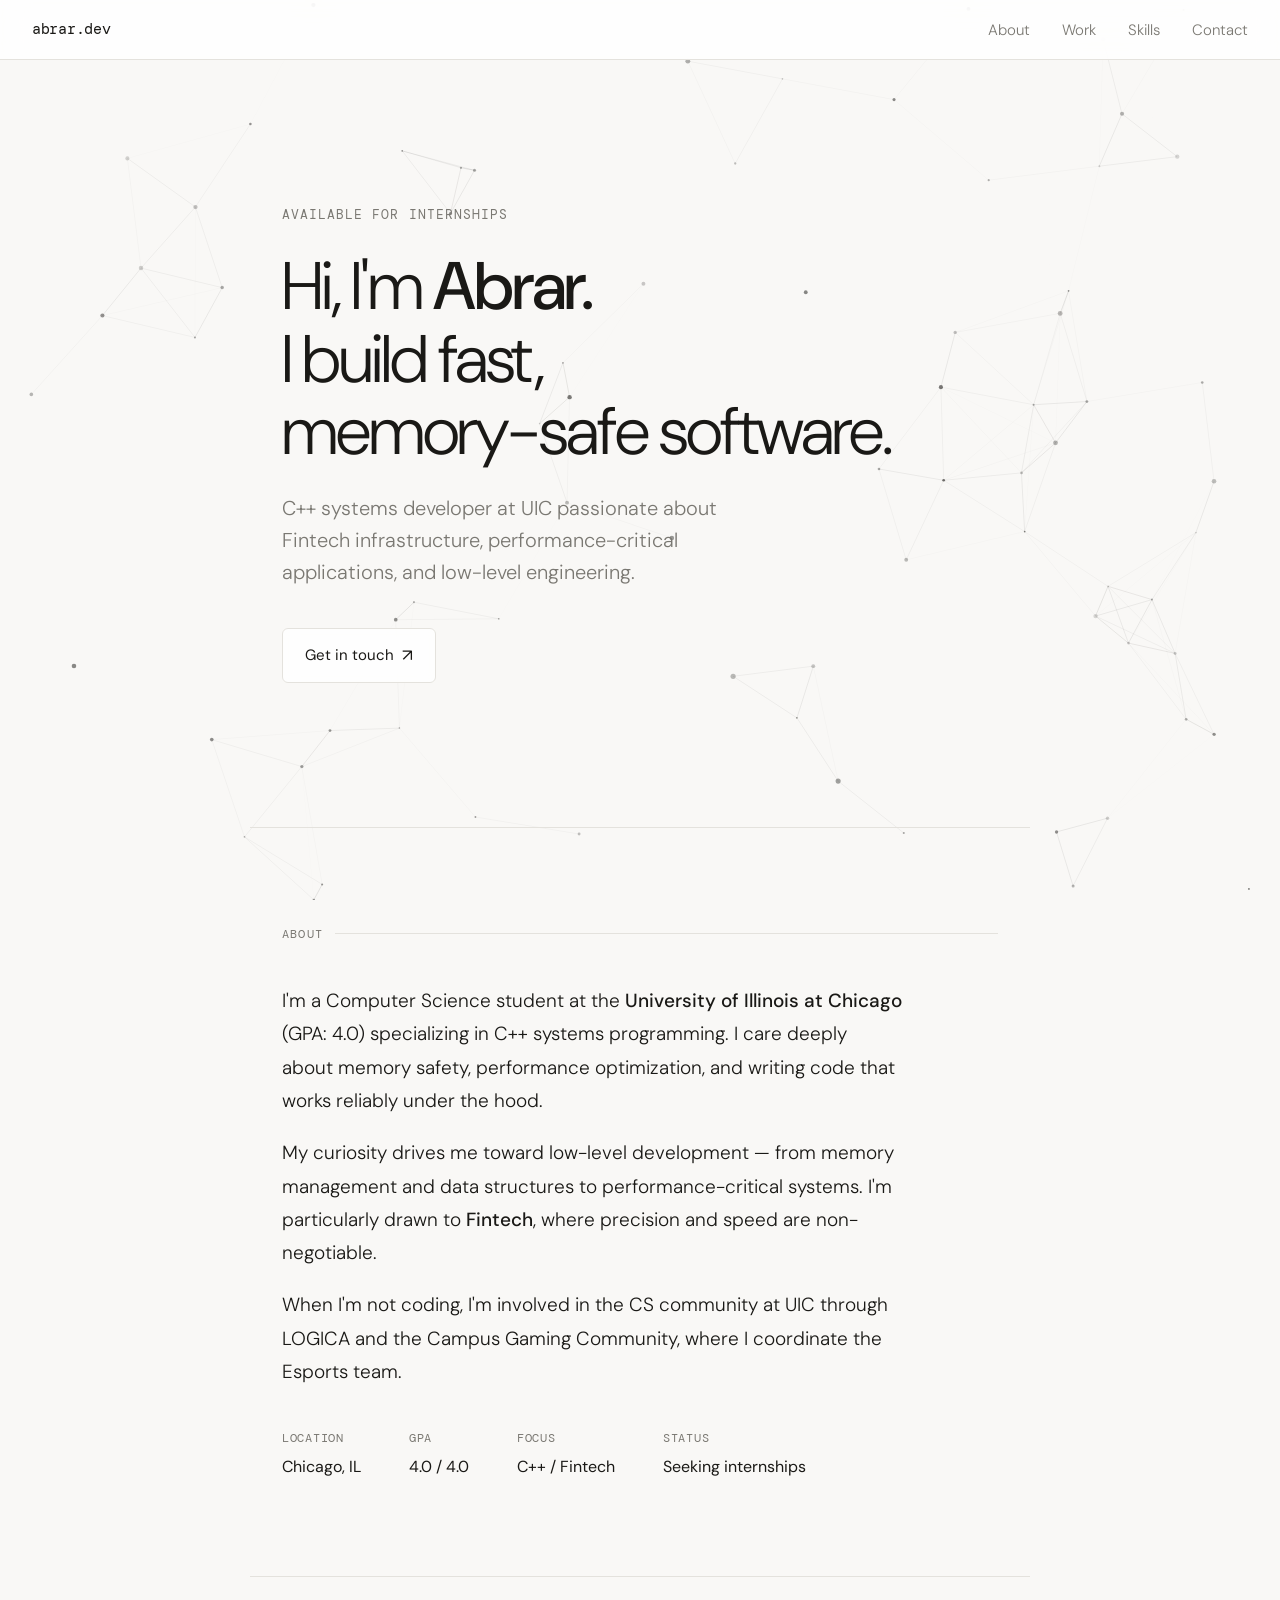
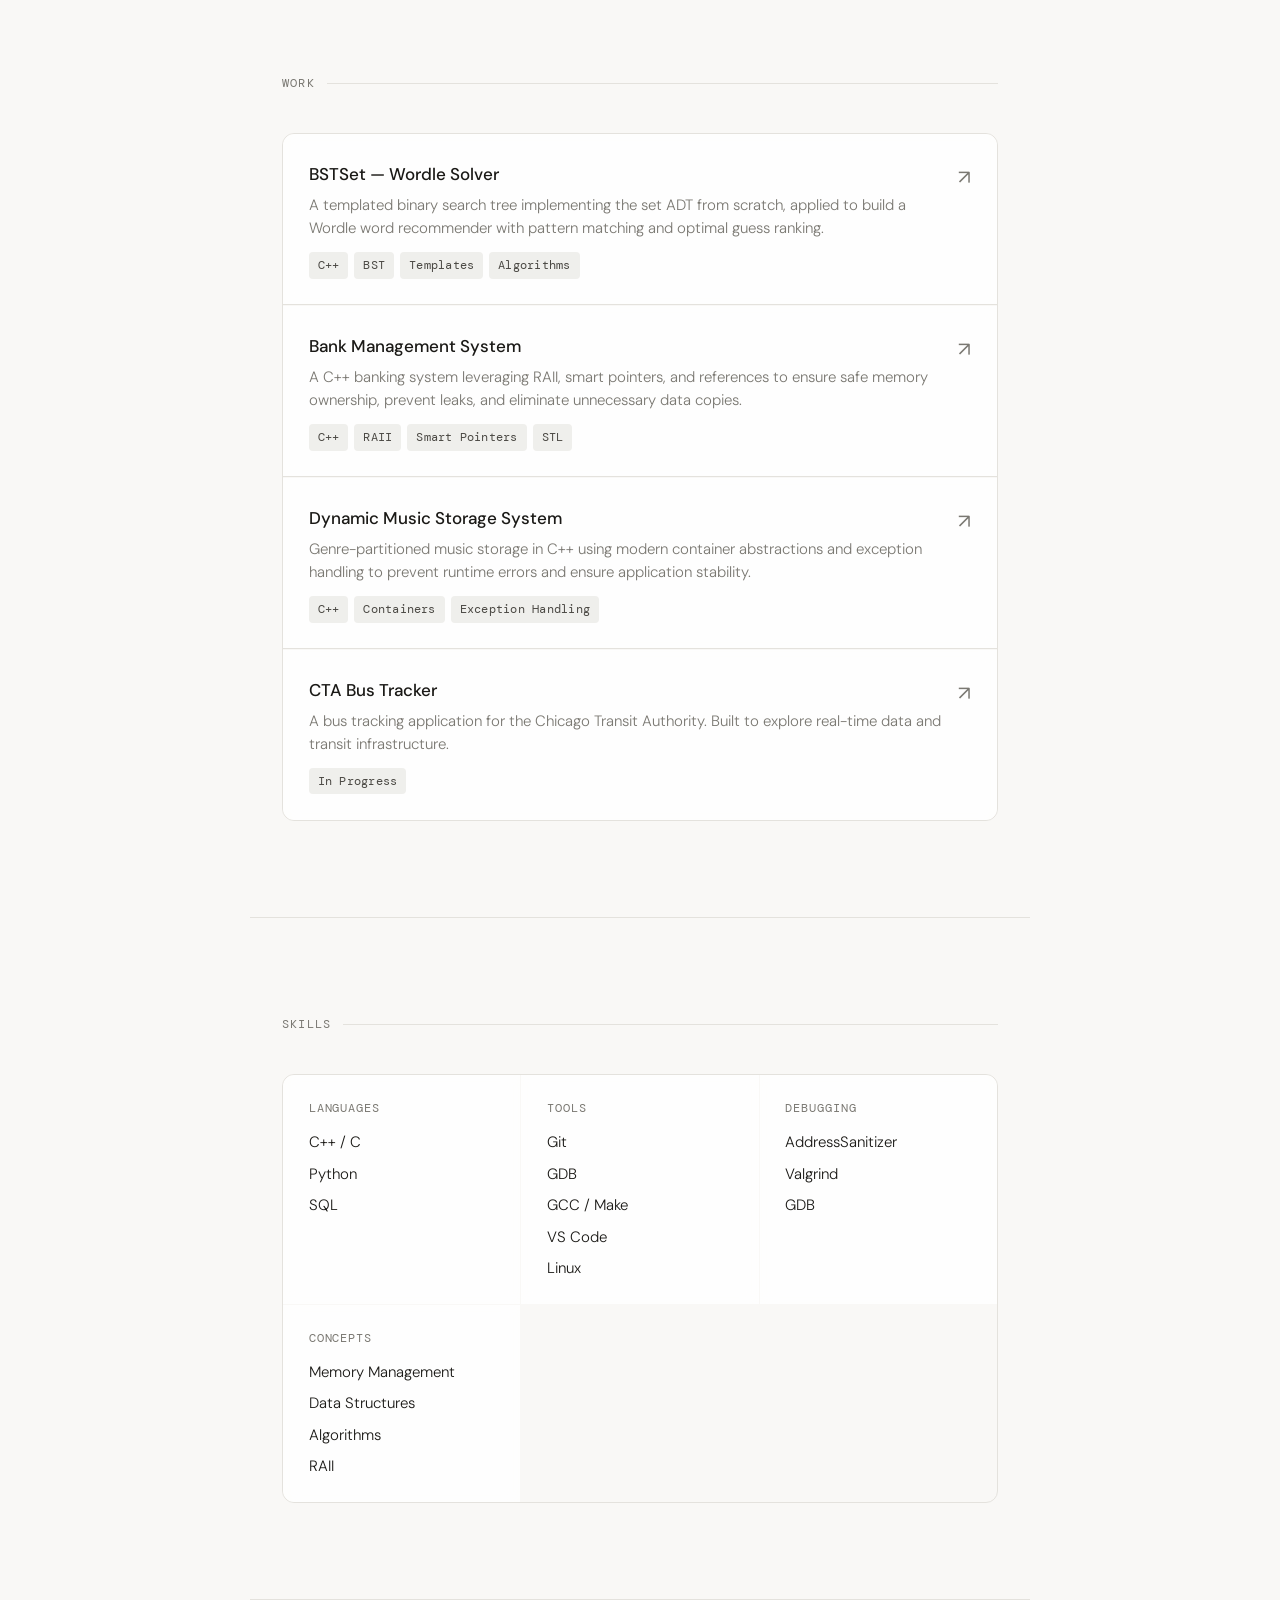
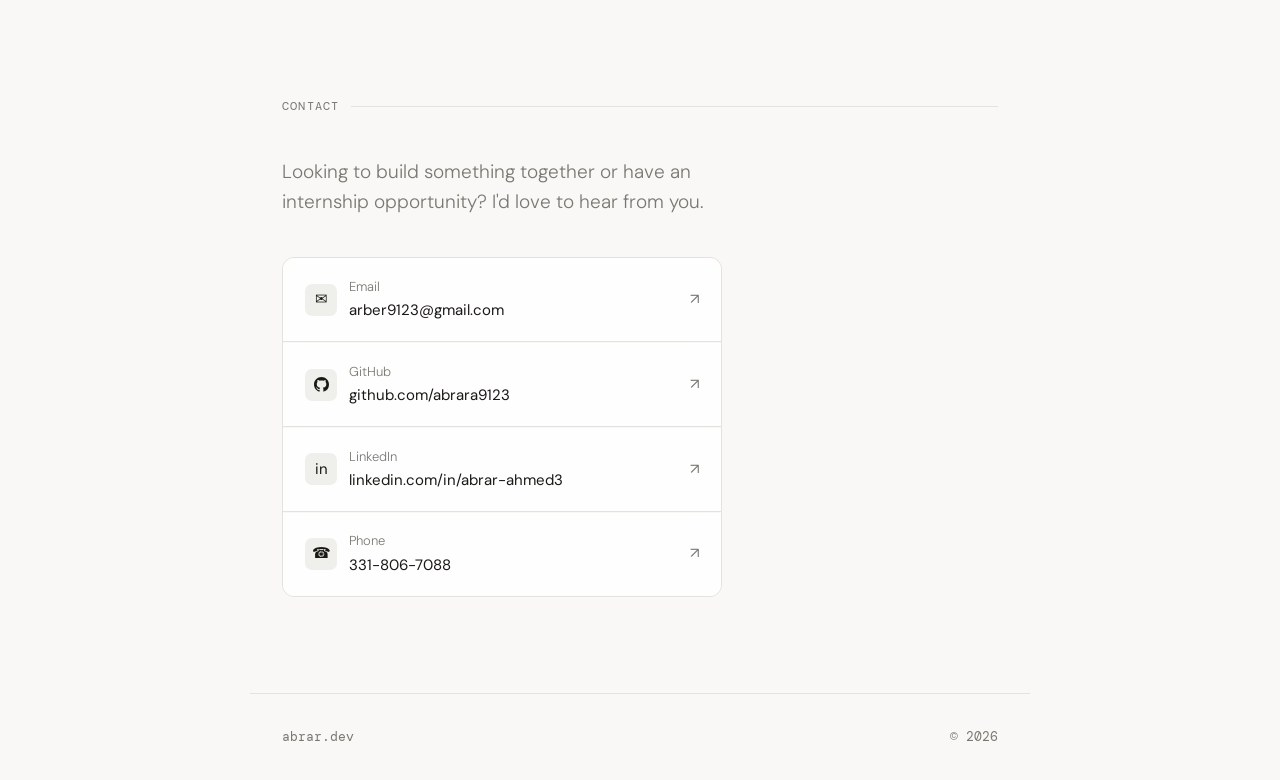
==== index.html @ bc3cc9c4 "Update index.html" ====
<!DOCTYPE html>
<html lang="en">
<head>
<meta charset="UTF-8">
<meta name="viewport" content="width=device-width, initial-scale=1.0">
<title>Abrar Ahmed — C++ Engineer</title>
<link rel="preconnect" href="https://fonts.googleapis.com">
<link rel="preconnect" href="https://fonts.gstatic.com" crossorigin>
<link href="https://fonts.googleapis.com/css2?family=DM+Mono:ital,wght@0,300;0,400;0,500;1,300&family=DM+Sans:ital,opsz,wght@0,9..40,300;0,9..40,400;0,9..40,500;1,9..40,300&display=swap" rel="stylesheet">

<style>
  *, *::before, *::after { box-sizing: border-box; margin: 0; padding: 0; }

  :root {
    --bg: #f9f8f6;
    --surface: rgba(255,255,255,0.82);
    --surface-solid: #ffffff;
    --border: #e4e2dd;
    --text: #1a1916;
    --muted: #7a7872;
    --tag-bg: #efefec;
    --tag-text: #4a4843;
    --mono: 'DM Mono', monospace;
    --sans: 'DM Sans', sans-serif;
  }

  @media (prefers-color-scheme: dark) {
    :root {
      --bg: #111110;
      --surface: rgba(28,28,26,0.82);
      --surface-solid: #1c1c1a;
      --border: #2e2d2a;
      --text: #e8e6e1;
      --muted: #7a7870;
      --tag-bg: #242422;
      --tag-text: #a8a69f;
    }
  }

  html { scroll-behavior: smooth; }

  body {
    font-family: var(--sans);
    background: var(--bg);
    color: var(--text);
    font-size: 18px;
    line-height: 1.7;
    -webkit-font-smoothing: antialiased;
  }

  #bg-canvas {
    position: fixed;
    inset: 0;
    width: 100%;
    height: 100%;
    z-index: 0;
    pointer-events: none;
  }

  nav {
    position: sticky;
    top: 0;
    z-index: 100;
    background: var(--surface);
    backdrop-filter: blur(14px);
    -webkit-backdrop-filter: blur(14px);
    border-bottom: 1px solid var(--border);
    padding: 0 2rem;
    display: flex;
    align-items: center;
    justify-content: space-between;
    height: 60px;
  }

  .nav-logo {
    font-family: var(--mono);
    font-size: 15px;
    font-weight: 400;
    color: var(--text);
    text-decoration: none;
    letter-spacing: -0.02em;
  }

  .nav-links { display: flex; gap: 2rem; list-style: none; }

  .nav-links a {
    font-size: 15px;
    color: var(--muted);
    text-decoration: none;
    transition: color 0.15s;
    font-weight: 300;
  }

  .nav-links a:hover { color: var(--text); }

  section {
    max-width: 780px;
    margin: 0 auto;
    padding: 6rem 2rem;
    position: relative;
    z-index: 1;
  }

  section + section { border-top: 1px solid var(--border); }

  #hero { padding-top: 9rem; padding-bottom: 9rem; }

  .hero-label {
    font-family: var(--mono);
    font-size: 13px;
    color: var(--muted);
    letter-spacing: 0.08em;
    text-transform: uppercase;
    margin-bottom: 1.5rem;
  }

  h1 {
    font-size: clamp(2.8rem, 5.5vw, 4.2rem);
    font-weight: 300;
    line-height: 1.08;
    letter-spacing: -0.03em;
    margin-bottom: 1.5rem;
    color: var(--text);
  }

  h1 em { font-style: normal; font-weight: 500; }

  .hero-sub {
    font-size: 20px;
    font-weight: 300;
    color: var(--muted);
    max-width: 500px;
    margin-bottom: 2.5rem;
    line-height: 1.6;
  }

  .hero-cta {
    display: inline-flex;
    align-items: center;
    gap: 8px;
    padding: 12px 22px;
    border: 1px solid var(--border);
    border-radius: 6px;
    font-size: 15px;
    font-weight: 400;
    color: var(--text);
    text-decoration: none;
    transition: background 0.15s, border-color 0.15s;
    background: var(--surface);
    backdrop-filter: blur(8px);
  }

  .hero-cta:hover { background: var(--tag-bg); border-color: var(--text); }
  .hero-cta .arrow { font-size: 17px; }

  .section-label {
    font-family: var(--mono);
    font-size: 12px;
    color: var(--muted);
    letter-spacing: 0.1em;
    text-transform: uppercase;
    margin-bottom: 2.5rem;
    display: flex;
    align-items: center;
    gap: 12px;
  }

  .section-label::after { content: ''; flex: 1; height: 1px; background: var(--border); }

  .about-text {
    font-size: 19px;
    font-weight: 300;
    color: var(--text);
    line-height: 1.75;
    max-width: 620px;
  }

  .about-text p + p { margin-top: 1.2rem; }
  .about-text strong { font-weight: 500; }

  .about-meta { margin-top: 2.5rem; display: flex; flex-wrap: wrap; gap: 1.5rem 3rem; }

  .about-meta-item { display: flex; flex-direction: column; gap: 4px; }

  .about-meta-item span:first-child {
    font-family: var(--mono);
    font-size: 12px;
    color: var(--muted);
    letter-spacing: 0.06em;
    text-transform: uppercase;
  }

  .about-meta-item span:last-child { font-size: 16px; font-weight: 400; color: var(--text); }

  .projects-grid {
    display: flex;
    flex-direction: column;
    gap: 1px;
    border: 1px solid var(--border);
    border-radius: 12px;
    overflow: hidden;
  }

  .project-card {
    background: var(--surface);
    backdrop-filter: blur(8px);
    -webkit-backdrop-filter: blur(8px);
    padding: 1.6rem;
    display: grid;
    grid-template-columns: 1fr auto;
    gap: 1rem;
    align-items: start;
    text-decoration: none;
    color: inherit;
    transition: background 0.15s;
    border-bottom: 1px solid var(--border);
  }

  .project-card:last-child { border-bottom: none; }
  .project-card:hover { background: var(--tag-bg); }

  .project-name { font-size: 17px; font-weight: 500; color: var(--text); margin-bottom: 5px; }
  .project-desc { font-size: 15px; font-weight: 300; color: var(--muted); line-height: 1.55; margin-bottom: 12px; }
  .project-tags { display: flex; flex-wrap: wrap; gap: 6px; }

  .tag {
    font-family: var(--mono);
    font-size: 12px;
    padding: 3px 9px;
    background: var(--tag-bg);
    color: var(--tag-text);
    border-radius: 4px;
    letter-spacing: 0.02em;
  }

  .project-link { font-size: 20px; color: var(--muted); transition: color 0.15s, transform 0.15s; display: inline-block; }
  .project-card:hover .project-link { color: var(--text); transform: translate(2px, -2px); }

  .skills-grid {
    display: grid;
    grid-template-columns: repeat(auto-fill, minmax(180px, 1fr));
    gap: 1px;
    border: 1px solid var(--border);
    border-radius: 12px;
    overflow: hidden;
  }

  .skill-group {
    background: var(--surface);
    backdrop-filter: blur(8px);
    -webkit-backdrop-filter: blur(8px);
    padding: 1.4rem 1.6rem;
  }

  .skill-group-title {
    font-family: var(--mono);
    font-size: 12px;
    color: var(--muted);
    letter-spacing: 0.08em;
    text-transform: uppercase;
    margin-bottom: 12px;
  }

  .skill-list { display: flex; flex-direction: column; gap: 6px; list-style: none; }
  .skill-list li { font-size: 15px; font-weight: 300; color: var(--text); }

  .contact-intro {
    font-size: 19px;
    font-weight: 300;
    color: var(--muted);
    margin-bottom: 2.5rem;
    max-width: 460px;
    line-height: 1.6;
  }

  .contact-links {
    display: flex;
    flex-direction: column;
    gap: 1px;
    border: 1px solid var(--border);
    border-radius: 12px;
    overflow: hidden;
    max-width: 440px;
  }

  .contact-link {
    display: flex;
    align-items: center;
    justify-content: space-between;
    padding: 1.1rem 1.4rem;
    background: var(--surface);
    backdrop-filter: blur(8px);
    -webkit-backdrop-filter: blur(8px);
    text-decoration: none;
    color: var(--text);
    font-size: 16px;
    font-weight: 400;
    border-bottom: 1px solid var(--border);
    transition: background 0.15s;
  }

  .contact-link:last-child { border-bottom: none; }
  .contact-link:hover { background: var(--tag-bg); }
  .contact-link-meta { display: flex; align-items: center; gap: 12px; }

  .contact-link-icon {
    width: 32px; height: 32px;
    background: var(--tag-bg);
    border-radius: 7px;
    display: flex; align-items: center; justify-content: center;
    font-size: 15px;
  }

  .contact-link-label { font-weight: 300; color: var(--muted); font-size: 13px; }
  .contact-link-value { font-size: 15px; font-weight: 400; }
  .contact-link .arrow { font-size: 15px; color: var(--muted); }

  footer {
    max-width: 780px;
    margin: 0 auto;
    padding: 2rem;
    border-top: 1px solid var(--border);
    display: flex;
    justify-content: space-between;
    align-items: center;
    position: relative;
    z-index: 1;
  }

  footer span { font-family: var(--mono); font-size: 13px; color: var(--muted); }

  @keyframes fadeUp {
    from { opacity: 0; transform: translateY(16px); }
    to   { opacity: 1; transform: translateY(0); }
  }

  .fade-up { opacity: 0; animation: fadeUp 0.5s ease forwards; }
  .delay-1 { animation-delay: 0.1s; }
  .delay-2 { animation-delay: 0.2s; }
  .delay-3 { animation-delay: 0.35s; }

  @media (max-width: 600px) {
    nav { padding: 0 1.25rem; }
    .nav-links { gap: 1.2rem; }
    section { padding: 4rem 1.25rem; }
    #hero { padding-top: 5rem; }
    footer { padding: 1.5rem 1.25rem; flex-direction: column; gap: 8px; align-items: flex-start; }
  }
</style>
</head>
<body>

<canvas id="bg-canvas"></canvas>

<nav>
  <a class="nav-logo" href="#hero">abrar.dev</a>
  <ul class="nav-links">
    <li><a href="#about">About</a></li>
    <li><a href="#projects">Work</a></li>
    <li><a href="#skills">Skills</a></li>
    <li><a href="#contact">Contact</a></li>
  </ul>
</nav>

<section id="hero">
  <p class="hero-label fade-up">Available for internships</p>
  <h1 class="fade-up delay-1">Hi, I'm <em>Abrar.</em><br>I build fast,<br>memory-safe software.</h1>
  <p class="hero-sub fade-up delay-2">C++ systems developer at UIC passionate about Fintech infrastructure, performance-critical applications, and low-level engineering.</p>
  <a href="#contact" class="hero-cta fade-up delay-3">Get in touch <span class="arrow">↗</span></a>
</section>

<section id="about">
  <p class="section-label">About</p>
  <div class="about-text">
    <p>I'm a Computer Science student at the <strong>University of Illinois at Chicago</strong> (GPA: 4.0) specializing in C++ systems programming. I care deeply about memory safety, performance optimization, and writing code that works reliably under the hood.</p>
    <p>My curiosity drives me toward low-level development — from memory management and data structures to performance-critical systems. I'm particularly drawn to <strong>Fintech</strong>, where precision and speed are non-negotiable.</p>
    <p>When I'm not coding, I'm involved in the CS community at UIC through LOGICA and the Campus Gaming Community, where I coordinate the Esports team.</p>
  </div>
  <div class="about-meta">
    <div class="about-meta-item"><span>Location</span><span>Chicago, IL</span></div>
    <div class="about-meta-item"><span>GPA</span><span>4.0 / 4.0</span></div>
    <div class="about-meta-item"><span>Focus</span><span>C++ / Fintech</span></div>
    <div class="about-meta-item"><span>Status</span><span>Seeking internships</span></div>
  </div>
</section>

<section id="projects">
  <p class="section-label">Work</p>
  <div class="projects-grid">

    <a href="https://github.com/abrara9123" target="_blank" class="project-card">
      <div>
        <p class="project-name">BSTSet — Wordle Solver</p>
        <p class="project-desc">A templated binary search tree implementing the set ADT from scratch, applied to build a Wordle word recommender with pattern matching and optimal guess ranking.</p>
        <div class="project-tags"><span class="tag">C++</span><span class="tag">BST</span><span class="tag">Templates</span><span class="tag">Algorithms</span></div>
      </div>
      <span class="project-link">↗</span>
    </a>

    <a href="https://github.com/abrara9123" target="_blank" class="project-card">
      <div>
        <p class="project-name">Bank Management System</p>
        <p class="project-desc">A C++ banking system leveraging RAII, smart pointers, and references to ensure safe memory ownership, prevent leaks, and eliminate unnecessary data copies.</p>
        <div class="project-tags"><span class="tag">C++</span><span class="tag">RAII</span><span class="tag">Smart Pointers</span><span class="tag">STL</span></div>
      </div>
      <span class="project-link">↗</span>
    </a>

    <a href="https://github.com/abrara9123" target="_blank" class="project-card">
      <div>
        <p class="project-name">Dynamic Music Storage System</p>
        <p class="project-desc">Genre-partitioned music storage in C++ using modern container abstractions and exception handling to prevent runtime errors and ensure application stability.</p>
        <div class="project-tags"><span class="tag">C++</span><span class="tag">Containers</span><span class="tag">Exception Handling</span></div>
      </div>
      <span class="project-link">↗</span>
    </a>

    <a href="https://github.com/abrara9123/cta-bus-tracker-" target="_blank" class="project-card">
      <div>
        <p class="project-name">CTA Bus Tracker</p>
        <p class="project-desc">A bus tracking application for the Chicago Transit Authority. Built to explore real-time data and transit infrastructure.</p>
        <div class="project-tags"><span class="tag">In Progress</span></div>
      </div>
      <span class="project-link">↗</span>
    </a>

  </div>
</section>

<section id="skills">
  <p class="section-label">Skills</p>
  <div class="skills-grid">
    <div class="skill-group">
      <p class="skill-group-title">Languages</p>
      <ul class="skill-list"><li>C++ / C</li><li>Python</li><li>SQL</li></ul>
    </div>
    <div class="skill-group">
      <p class="skill-group-title">Tools</p>
      <ul class="skill-list"><li>Git</li><li>GDB</li><li>GCC / Make</li><li>VS Code</li><li>Linux</li></ul>
    </div>
    <div class="skill-group">
      <p class="skill-group-title">Debugging</p>
      <ul class="skill-list"><li>AddressSanitizer</li><li>Valgrind</li><li>GDB</li></ul>
    </div>
    <div class="skill-group">
      <p class="skill-group-title">Concepts</p>
      <ul class="skill-list"><li>Memory Management</li><li>Data Structures</li><li>Algorithms</li><li>RAII</li></ul>
    </div>
  </div>
</section>

<section id="contact">
  <p class="section-label">Contact</p>
  <p class="contact-intro">Looking to build something together or have an internship opportunity? I'd love to hear from you.</p>
  <div class="contact-links">
    <a href="mailto:arber9123@gmail.com" class="contact-link">
      <div class="contact-link-meta">
        <div class="contact-link-icon">✉</div>
        <div><p class="contact-link-label">Email</p><p class="contact-link-value">arber9123@gmail.com</p></div>
      </div>
      <span class="arrow">↗</span>
    </a>
    <a href="https://github.com/abrara9123" target="_blank" class="contact-link">
      <div class="contact-link-meta">
        <div class="contact-link-icon">
          <svg width="15" height="15" viewBox="0 0 16 16" fill="currentColor"><path d="M8 0C3.58 0 0 3.58 0 8c0 3.54 2.29 6.53 5.47 7.59.4.07.55-.17.55-.38 0-.19-.01-.82-.01-1.49-2.01.37-2.53-.49-2.69-.94-.09-.23-.48-.94-.82-1.13-.28-.15-.68-.52-.01-.53.63-.01 1.08.58 1.23.82.72 1.21 1.87.87 2.33.66.07-.52.28-.87.51-1.07-1.78-.2-3.64-.89-3.64-3.95 0-.87.31-1.59.82-2.15-.08-.2-.36-1.02.08-2.12 0 0 .67-.21 2.2.82.64-.18 1.32-.27 2-.27s1.36.09 2 .27c1.53-1.04 2.2-.82 2.2-.82.44 1.1.16 1.92.08 2.12.51.56.82 1.27.82 2.15 0 3.07-1.87 3.75-3.65 3.95.29.25.54.73.54 1.48 0 1.07-.01 1.93-.01 2.2 0 .21.15.46.55.38A8.013 8.013 0 0 0 16 8c0-4.42-3.58-8-8-8z"/></svg>
        </div>
        <div><p class="contact-link-label">GitHub</p><p class="contact-link-value">github.com/abrara9123</p></div>
      </div>
      <span class="arrow">↗</span>
    </a>
    <a href="https://www.linkedin.com/in/abrar-ahmed3/" target="_blank" class="contact-link">
      <div class="contact-link-meta">
        <div class="contact-link-icon">in</div>
        <div><p class="contact-link-label">LinkedIn</p><p class="contact-link-value">linkedin.com/in/abrar-ahmed3</p></div>
      </div>
      <span class="arrow">↗</span>
    </a>
    <a href="tel:3318067088" class="contact-link">
      <div class="contact-link-meta">
        <div class="contact-link-icon">☎</div>
        <div><p class="contact-link-label">Phone</p><p class="contact-link-value">331-806-7088</p></div>
      </div>
      <span class="arrow">↗</span>
    </a>
  </div>
</section>

<footer>
  <span>abrar.dev</span>
  <span>© 2026</span>
</footer>

<script>
(function () {
  const canvas = document.getElementById('bg-canvas');
  const ctx = canvas.getContext('2d');
  const darkMQ = window.matchMedia('(prefers-color-scheme: dark)');

  let W, H, mouse = { x: -9999, y: -9999 };
  const COUNT = 75, CONNECT = 145, REPEL_R = 130, REPEL_F = 0.28;
  const pts = [];

  function resize() {
    W = canvas.width = window.innerWidth;
    H = canvas.height = window.innerHeight;
  }

  function Pt() {
    this.x = Math.random() * W;
    this.y = Math.random() * H;
    this.vx = (Math.random() - 0.5) * 0.45;
    this.vy = (Math.random() - 0.5) * 0.45;
    this.r = Math.random() * 1.8 + 0.8;
    this.a = Math.random() * 0.45 + 0.15;
  }

  Pt.prototype.tick = function () {
    const dx = this.x - mouse.x, dy = this.y - mouse.y;
    const d = Math.sqrt(dx * dx + dy * dy);
    if (d < REPEL_R && d > 0) {
      const f = ((REPEL_R - d) / REPEL_R) * REPEL_F;
      this.vx += (dx / d) * f;
      this.vy += (dy / d) * f;
    }
    this.vx *= 0.975; this.vy *= 0.975;
    this.x += this.vx; this.y += this.vy;
    if (this.x < -20) this.x = W + 20;
    if (this.x > W + 20) this.x = -20;
    if (this.y < -20) this.y = H + 20;
    if (this.y > H + 20) this.y = -20;
  };

  function colorBase() {
    return darkMQ.matches ? '232,230,225' : '26,25,22';
  }

  function frame() {
    ctx.clearRect(0, 0, W, H);
    const c = colorBase();
    for (let i = 0; i < pts.length; i++) {
      for (let j = i + 1; j < pts.length; j++) {
        const a = pts[i], b = pts[j];
        const dx = a.x - b.x, dy = a.y - b.y;
        const d = Math.sqrt(dx * dx + dy * dy);
        if (d < CONNECT) {
          ctx.beginPath();
          ctx.moveTo(a.x, a.y);
          ctx.lineTo(b.x, b.y);
          ctx.strokeStyle = `rgba(${c},${(1 - d / CONNECT) * 0.22})`;
          ctx.lineWidth = 0.5;
          ctx.stroke();
        }
      }
    }
    for (const p of pts) {
      p.tick();
      ctx.beginPath();
      ctx.arc(p.x, p.y, p.r, 0, Math.PI * 2);
      ctx.fillStyle = `rgba(${c},${p.a})`;
      ctx.fill();
    }
    requestAnimationFrame(frame);
  }

  resize();
  for (let i = 0; i < COUNT; i++) pts.push(new Pt());
  frame();

  window.addEventListener('resize', resize);
  window.addEventListener('mousemove', e => { mouse.x = e.clientX; mouse.y = e.clientY; });
  window.addEventListener('mouseleave', () => { mouse.x = -9999; mouse.y = -9999; });
  window.addEventListener('touchmove', e => {
    if (e.touches[0]) { mouse.x = e.touches[0].clientX; mouse.y = e.touches[0].clientY; }
  }, { passive: true });
})();
</script>
</body>
</html>
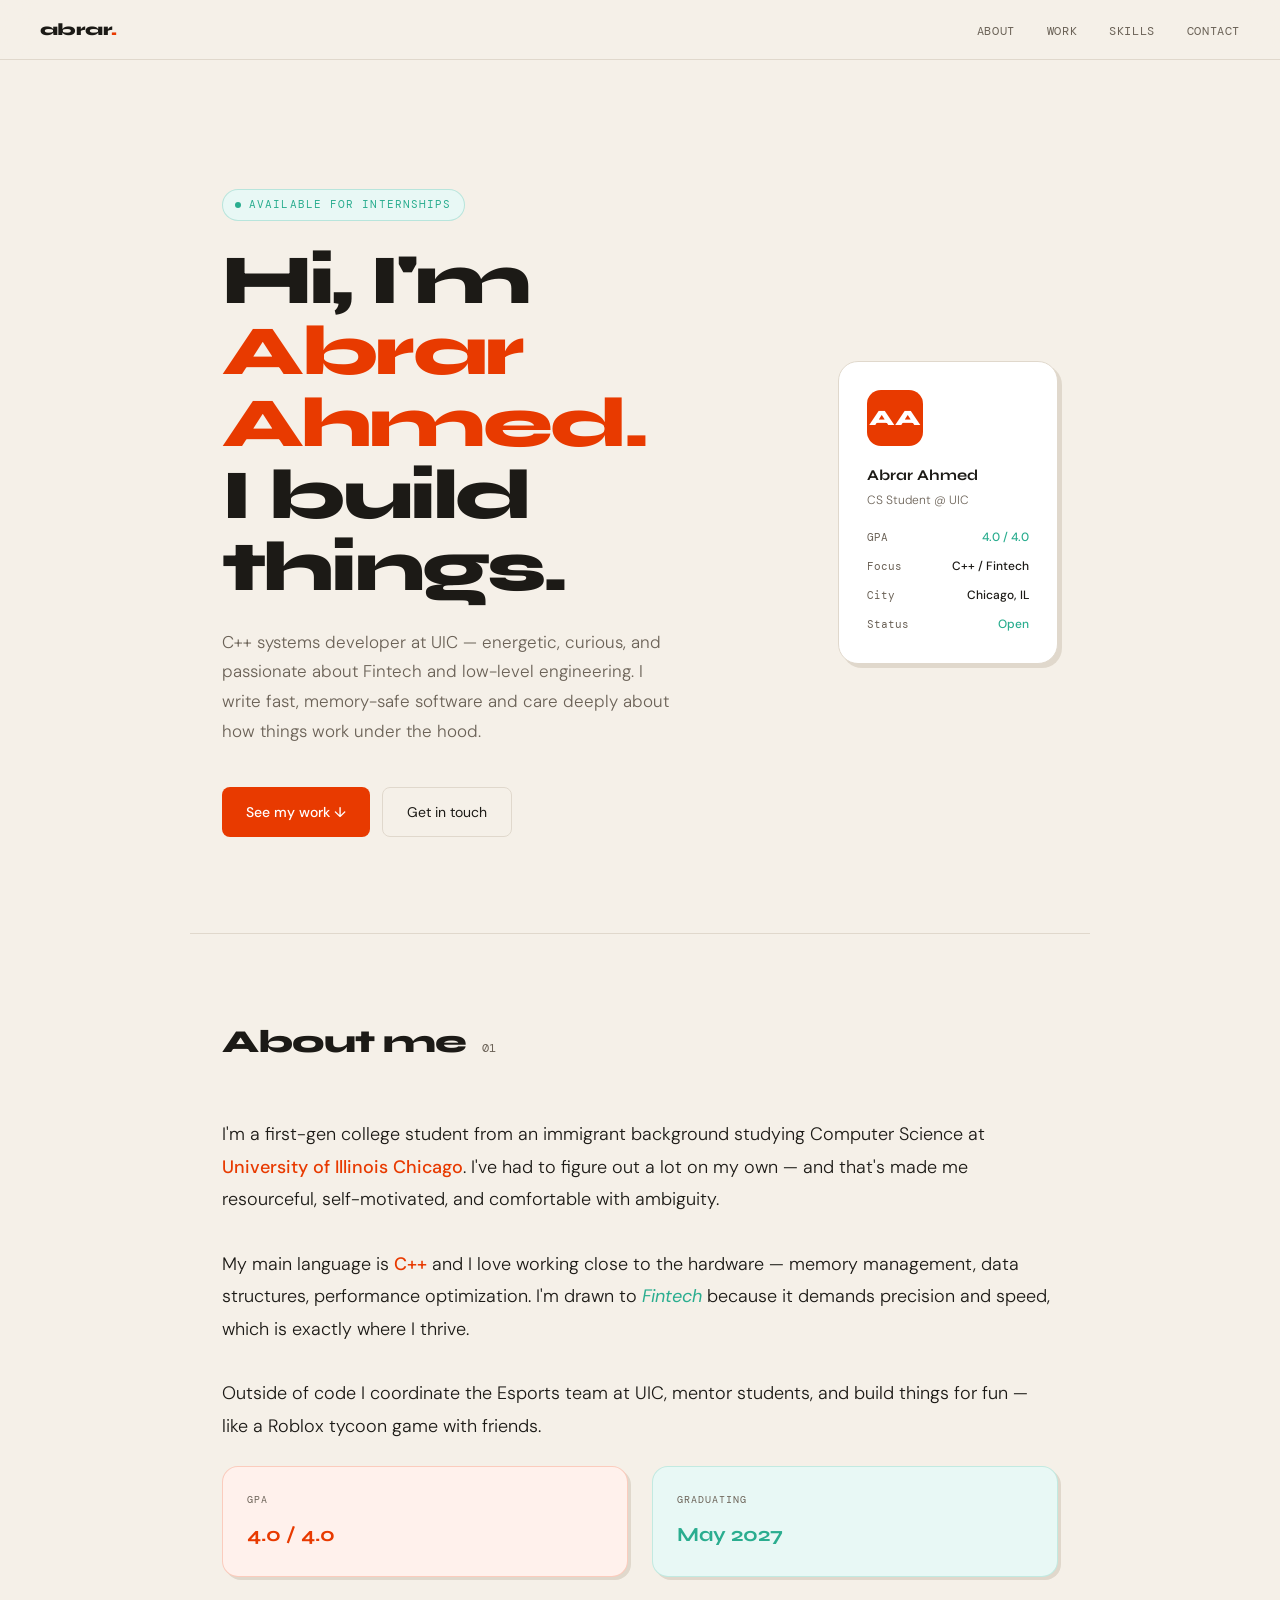
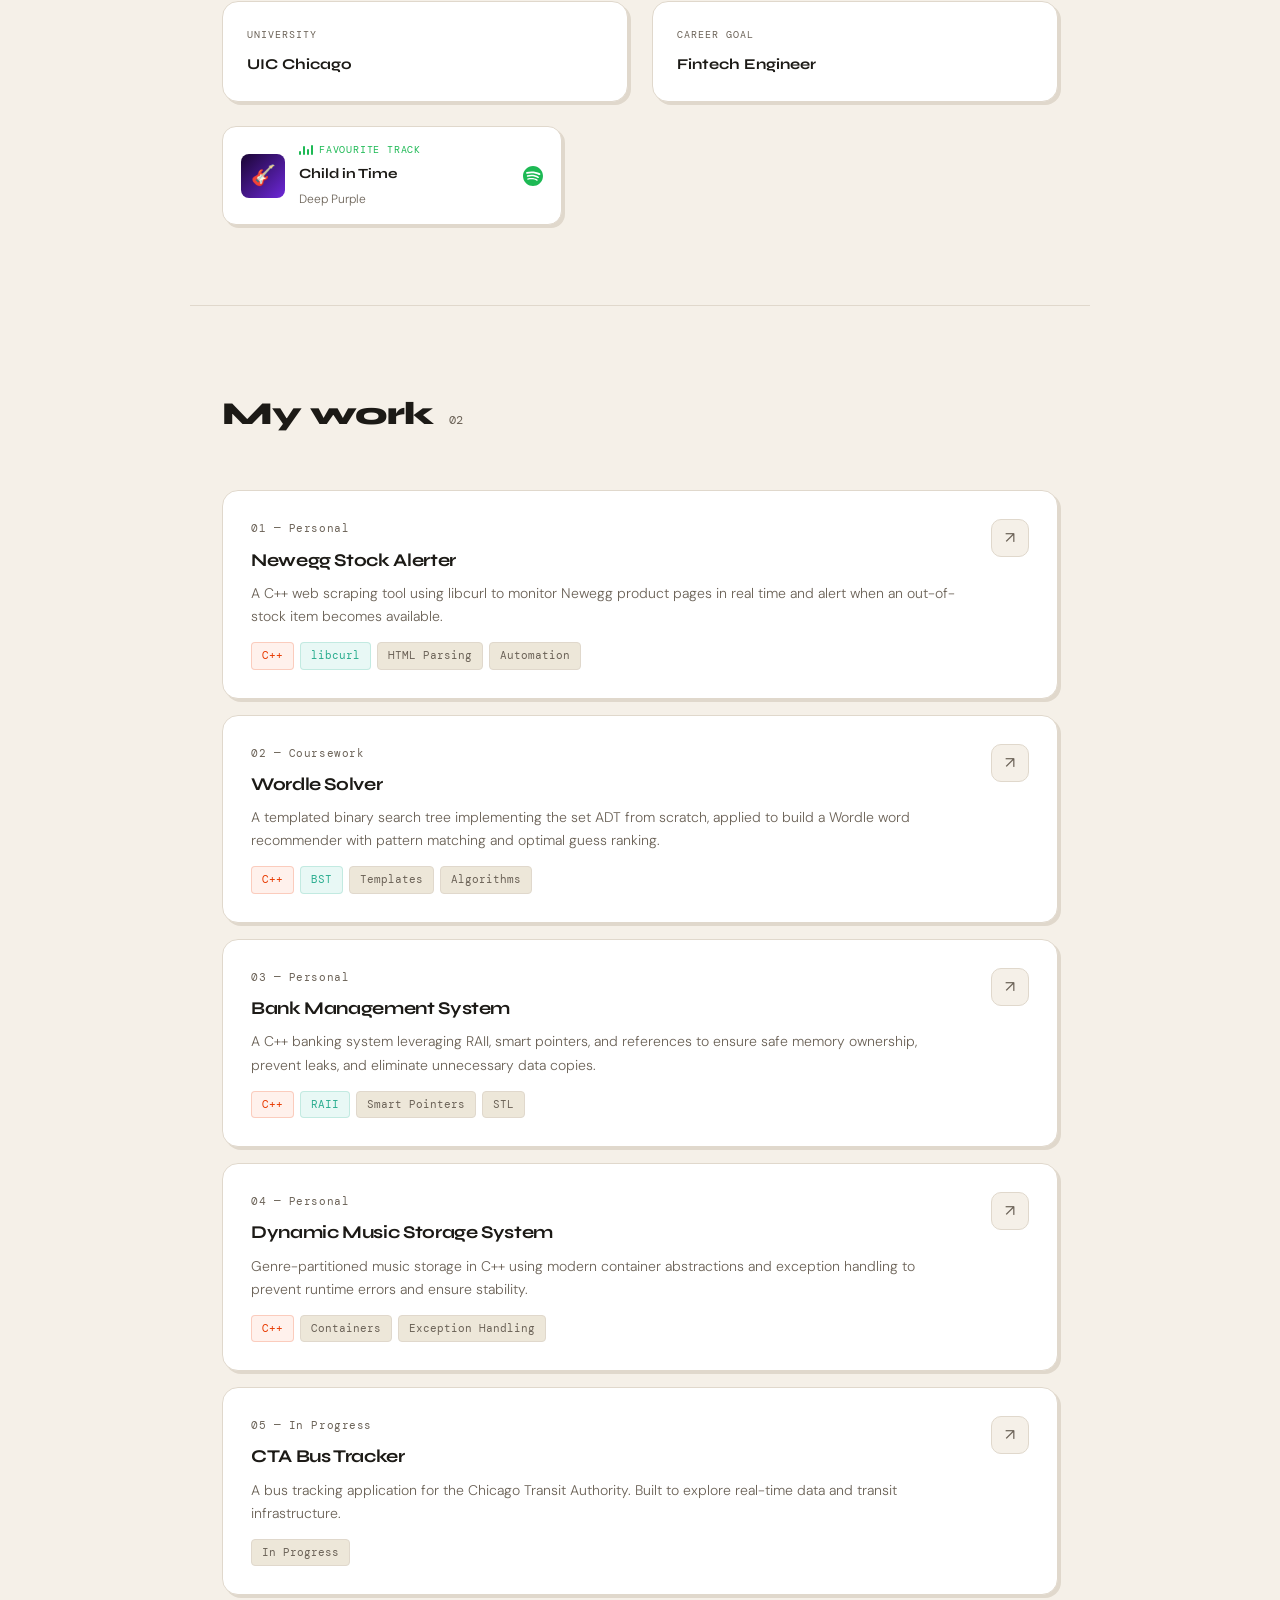
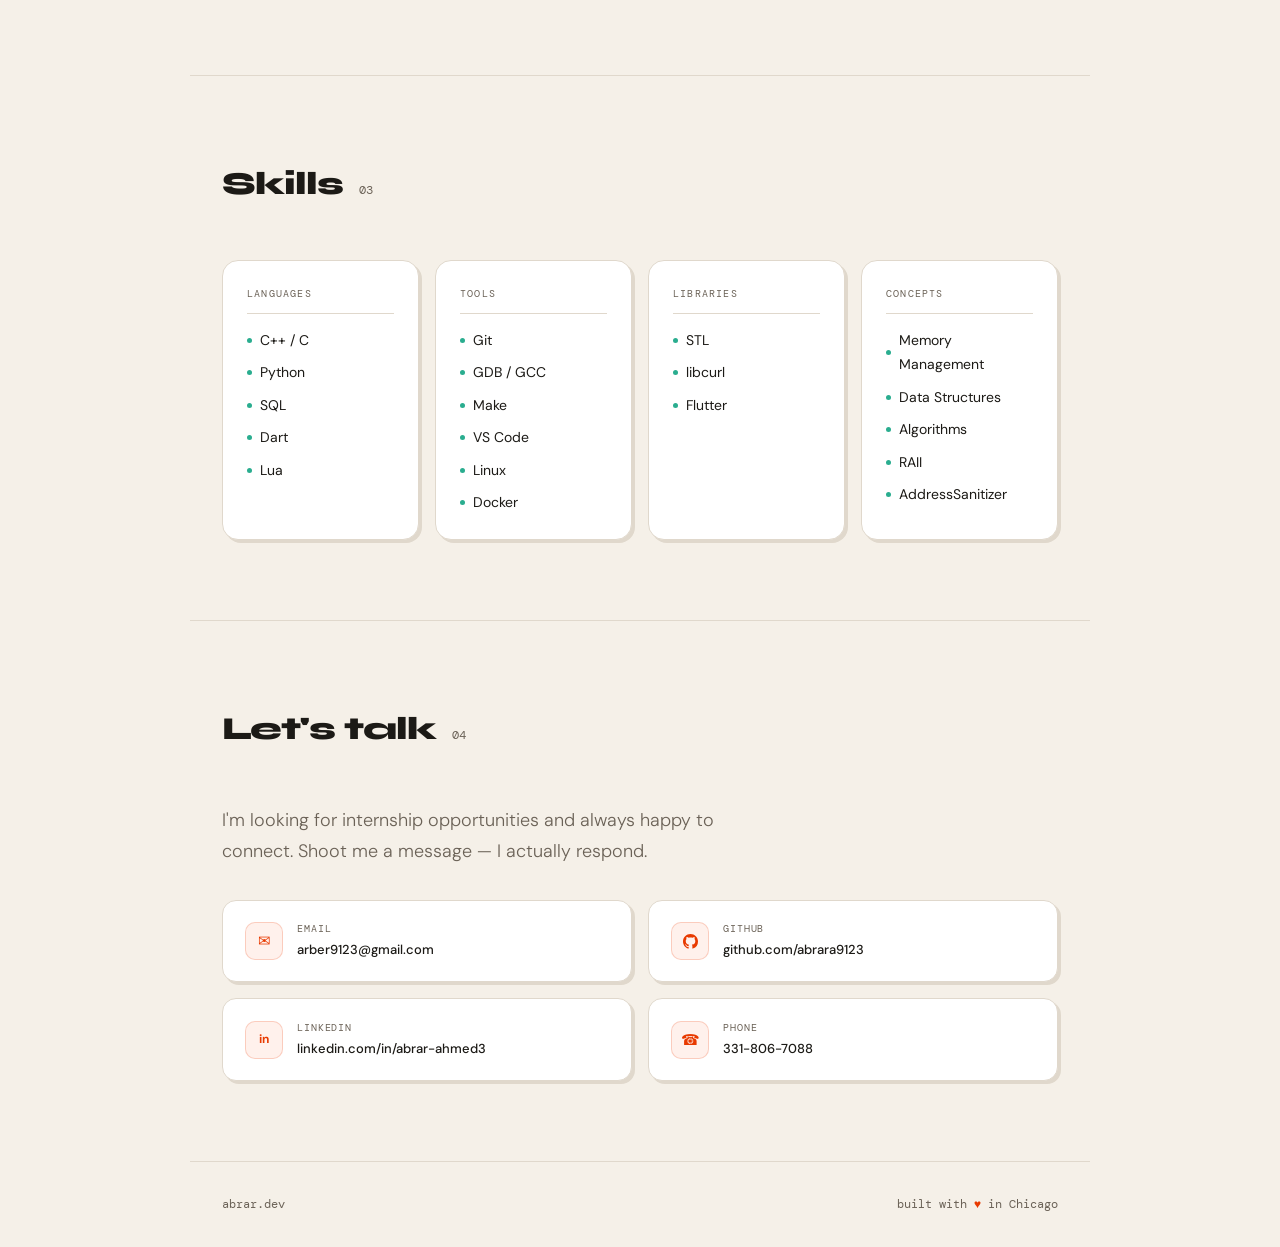
==== commit 91eb0ed6: "Update index.html" ====
--- a/index.html
+++ b/index.html
@@ -3,357 +3,587 @@
 <head>
 <meta charset="UTF-8">
 <meta name="viewport" content="width=device-width, initial-scale=1.0">
-<title>Abrar Ahmed — C++ Engineer</title>
+<title>Abrar Ahmed</title>
 <link rel="preconnect" href="https://fonts.googleapis.com">
 <link rel="preconnect" href="https://fonts.gstatic.com" crossorigin>
-<link href="https://fonts.googleapis.com/css2?family=DM+Mono:ital,wght@0,300;0,400;0,500;1,300&family=DM+Sans:ital,opsz,wght@0,9..40,300;0,9..40,400;0,9..40,500;1,9..40,300&display=swap" rel="stylesheet">
+<link href="https://fonts.googleapis.com/css2?family=DM+Mono:wght@300;400;500&family=Syne:wght@400;500;600;700;800&family=DM+Sans:ital,wght@0,300;0,400;0,500;1,300&display=swap" rel="stylesheet">
 
 <style>
-  *, *::before, *::after { box-sizing: border-box; margin: 0; padding: 0; }
-
-  :root {
-    --bg: #f9f8f6;
-    --surface: rgba(255,255,255,0.82);
-    --surface-solid: #ffffff;
-    --border: #e4e2dd;
-    --text: #1a1916;
-    --muted: #7a7872;
-    --tag-bg: #efefec;
-    --tag-text: #4a4843;
-    --mono: 'DM Mono', monospace;
-    --sans: 'DM Sans', sans-serif;
-  }
-
-  @media (prefers-color-scheme: dark) {
-    :root {
-      --bg: #111110;
-      --surface: rgba(28,28,26,0.82);
-      --surface-solid: #1c1c1a;
-      --border: #2e2d2a;
-      --text: #e8e6e1;
-      --muted: #7a7870;
-      --tag-bg: #242422;
-      --tag-text: #a8a69f;
-    }
-  }
-
-  html { scroll-behavior: smooth; }
-
-  body {
-    font-family: var(--sans);
-    background: var(--bg);
-    color: var(--text);
-    font-size: 18px;
-    line-height: 1.7;
-    -webkit-font-smoothing: antialiased;
-  }
-
-  #bg-canvas {
-    position: fixed;
-    inset: 0;
-    width: 100%;
-    height: 100%;
-    z-index: 0;
-    pointer-events: none;
-  }
-
-  nav {
-    position: sticky;
-    top: 0;
-    z-index: 100;
-    background: var(--surface);
-    backdrop-filter: blur(14px);
-    -webkit-backdrop-filter: blur(14px);
-    border-bottom: 1px solid var(--border);
-    padding: 0 2rem;
-    display: flex;
-    align-items: center;
-    justify-content: space-between;
-    height: 60px;
-  }
-
-  .nav-logo {
-    font-family: var(--mono);
-    font-size: 15px;
-    font-weight: 400;
-    color: var(--text);
-    text-decoration: none;
-    letter-spacing: -0.02em;
-  }
-
-  .nav-links { display: flex; gap: 2rem; list-style: none; }
-
-  .nav-links a {
-    font-size: 15px;
-    color: var(--muted);
-    text-decoration: none;
-    transition: color 0.15s;
-    font-weight: 300;
-  }
-
-  .nav-links a:hover { color: var(--text); }
-
-  section {
-    max-width: 780px;
-    margin: 0 auto;
-    padding: 6rem 2rem;
-    position: relative;
-    z-index: 1;
-  }
-
-  section + section { border-top: 1px solid var(--border); }
-
-  #hero { padding-top: 9rem; padding-bottom: 9rem; }
-
-  .hero-label {
-    font-family: var(--mono);
-    font-size: 13px;
-    color: var(--muted);
-    letter-spacing: 0.08em;
-    text-transform: uppercase;
-    margin-bottom: 1.5rem;
-  }
-
-  h1 {
-    font-size: clamp(2.8rem, 5.5vw, 4.2rem);
-    font-weight: 300;
-    line-height: 1.08;
-    letter-spacing: -0.03em;
-    margin-bottom: 1.5rem;
-    color: var(--text);
-  }
-
-  h1 em { font-style: normal; font-weight: 500; }
-
-  .hero-sub {
-    font-size: 20px;
-    font-weight: 300;
-    color: var(--muted);
-    max-width: 500px;
-    margin-bottom: 2.5rem;
-    line-height: 1.6;
-  }
-
-  .hero-cta {
-    display: inline-flex;
-    align-items: center;
-    gap: 8px;
-    padding: 12px 22px;
-    border: 1px solid var(--border);
-    border-radius: 6px;
-    font-size: 15px;
-    font-weight: 400;
-    color: var(--text);
-    text-decoration: none;
-    transition: background 0.15s, border-color 0.15s;
-    background: var(--surface);
-    backdrop-filter: blur(8px);
-  }
-
-  .hero-cta:hover { background: var(--tag-bg); border-color: var(--text); }
-  .hero-cta .arrow { font-size: 17px; }
-
-  .section-label {
-    font-family: var(--mono);
-    font-size: 12px;
-    color: var(--muted);
-    letter-spacing: 0.1em;
-    text-transform: uppercase;
-    margin-bottom: 2.5rem;
-    display: flex;
-    align-items: center;
-    gap: 12px;
-  }
-
-  .section-label::after { content: ''; flex: 1; height: 1px; background: var(--border); }
-
-  .about-text {
-    font-size: 19px;
-    font-weight: 300;
-    color: var(--text);
-    line-height: 1.75;
-    max-width: 620px;
-  }
-
-  .about-text p + p { margin-top: 1.2rem; }
-  .about-text strong { font-weight: 500; }
-
-  .about-meta { margin-top: 2.5rem; display: flex; flex-wrap: wrap; gap: 1.5rem 3rem; }
-
-  .about-meta-item { display: flex; flex-direction: column; gap: 4px; }
-
-  .about-meta-item span:first-child {
-    font-family: var(--mono);
-    font-size: 12px;
-    color: var(--muted);
-    letter-spacing: 0.06em;
-    text-transform: uppercase;
-  }
-
-  .about-meta-item span:last-child { font-size: 16px; font-weight: 400; color: var(--text); }
-
-  .projects-grid {
-    display: flex;
-    flex-direction: column;
-    gap: 1px;
-    border: 1px solid var(--border);
-    border-radius: 12px;
-    overflow: hidden;
-  }
-
-  .project-card {
-    background: var(--surface);
-    backdrop-filter: blur(8px);
-    -webkit-backdrop-filter: blur(8px);
-    padding: 1.6rem;
-    display: grid;
-    grid-template-columns: 1fr auto;
-    gap: 1rem;
-    align-items: start;
-    text-decoration: none;
-    color: inherit;
-    transition: background 0.15s;
-    border-bottom: 1px solid var(--border);
-  }
-
-  .project-card:last-child { border-bottom: none; }
-  .project-card:hover { background: var(--tag-bg); }
-
-  .project-name { font-size: 17px; font-weight: 500; color: var(--text); margin-bottom: 5px; }
-  .project-desc { font-size: 15px; font-weight: 300; color: var(--muted); line-height: 1.55; margin-bottom: 12px; }
-  .project-tags { display: flex; flex-wrap: wrap; gap: 6px; }
-
-  .tag {
-    font-family: var(--mono);
-    font-size: 12px;
-    padding: 3px 9px;
-    background: var(--tag-bg);
-    color: var(--tag-text);
-    border-radius: 4px;
-    letter-spacing: 0.02em;
-  }
-
-  .project-link { font-size: 20px; color: var(--muted); transition: color 0.15s, transform 0.15s; display: inline-block; }
-  .project-card:hover .project-link { color: var(--text); transform: translate(2px, -2px); }
-
-  .skills-grid {
-    display: grid;
-    grid-template-columns: repeat(auto-fill, minmax(180px, 1fr));
-    gap: 1px;
-    border: 1px solid var(--border);
-    border-radius: 12px;
-    overflow: hidden;
-  }
-
-  .skill-group {
-    background: var(--surface);
-    backdrop-filter: blur(8px);
-    -webkit-backdrop-filter: blur(8px);
-    padding: 1.4rem 1.6rem;
-  }
-
-  .skill-group-title {
-    font-family: var(--mono);
-    font-size: 12px;
-    color: var(--muted);
-    letter-spacing: 0.08em;
-    text-transform: uppercase;
-    margin-bottom: 12px;
-  }
-
-  .skill-list { display: flex; flex-direction: column; gap: 6px; list-style: none; }
-  .skill-list li { font-size: 15px; font-weight: 300; color: var(--text); }
-
-  .contact-intro {
-    font-size: 19px;
-    font-weight: 300;
-    color: var(--muted);
-    margin-bottom: 2.5rem;
-    max-width: 460px;
-    line-height: 1.6;
-  }
-
-  .contact-links {
-    display: flex;
-    flex-direction: column;
-    gap: 1px;
-    border: 1px solid var(--border);
-    border-radius: 12px;
-    overflow: hidden;
-    max-width: 440px;
-  }
-
-  .contact-link {
-    display: flex;
-    align-items: center;
-    justify-content: space-between;
-    padding: 1.1rem 1.4rem;
-    background: var(--surface);
-    backdrop-filter: blur(8px);
-    -webkit-backdrop-filter: blur(8px);
-    text-decoration: none;
-    color: var(--text);
-    font-size: 16px;
-    font-weight: 400;
-    border-bottom: 1px solid var(--border);
-    transition: background 0.15s;
-  }
-
-  .contact-link:last-child { border-bottom: none; }
-  .contact-link:hover { background: var(--tag-bg); }
-  .contact-link-meta { display: flex; align-items: center; gap: 12px; }
-
-  .contact-link-icon {
-    width: 32px; height: 32px;
-    background: var(--tag-bg);
-    border-radius: 7px;
-    display: flex; align-items: center; justify-content: center;
-    font-size: 15px;
-  }
-
-  .contact-link-label { font-weight: 300; color: var(--muted); font-size: 13px; }
-  .contact-link-value { font-size: 15px; font-weight: 400; }
-  .contact-link .arrow { font-size: 15px; color: var(--muted); }
-
-  footer {
-    max-width: 780px;
-    margin: 0 auto;
-    padding: 2rem;
-    border-top: 1px solid var(--border);
-    display: flex;
-    justify-content: space-between;
-    align-items: center;
-    position: relative;
-    z-index: 1;
-  }
-
-  footer span { font-family: var(--mono); font-size: 13px; color: var(--muted); }
-
-  @keyframes fadeUp {
-    from { opacity: 0; transform: translateY(16px); }
-    to   { opacity: 1; transform: translateY(0); }
-  }
-
-  .fade-up { opacity: 0; animation: fadeUp 0.5s ease forwards; }
-  .delay-1 { animation-delay: 0.1s; }
-  .delay-2 { animation-delay: 0.2s; }
-  .delay-3 { animation-delay: 0.35s; }
-
-  @media (max-width: 600px) {
-    nav { padding: 0 1.25rem; }
-    .nav-links { gap: 1.2rem; }
-    section { padding: 4rem 1.25rem; }
-    #hero { padding-top: 5rem; }
-    footer { padding: 1.5rem 1.25rem; flex-direction: column; gap: 8px; align-items: flex-start; }
-  }
+*, *::before, *::after { box-sizing: border-box; margin: 0; padding: 0; }
+
+:root {
+  --bg: #f5f0e8;
+  --bg2: #ede7d9;
+  --surface: #ffffff;
+  --border: #e0d8cc;
+  --text: #1c1a16;
+  --muted: #6b6257;
+  --red: #e83a00;
+  --teal: #2aad8f;
+  --yellow: #f5a623;
+  --light-red: #fff1ec;
+  --light-teal: #e8f8f5;
+  --mono: 'DM Mono', monospace;
+  --sans: 'DM Sans', sans-serif;
+  --display: 'Syne', sans-serif;
+}
+
+html { scroll-behavior: smooth; }
+
+body {
+  font-family: var(--sans);
+  background: var(--bg);
+  color: var(--text);
+  font-size: 17px;
+  line-height: 1.75;
+  -webkit-font-smoothing: antialiased;
+  overflow-x: hidden;
+}
+
+/* NAV */
+nav {
+  position: sticky;
+  top: 0;
+  z-index: 100;
+  padding: 0 2.5rem;
+  height: 60px;
+  display: flex;
+  align-items: center;
+  justify-content: space-between;
+  background: rgba(245, 240, 232, 0.92);
+  backdrop-filter: blur(16px);
+  border-bottom: 1.5px solid var(--border);
+}
+
+.nav-logo {
+  font-family: var(--display);
+  font-size: 17px;
+  font-weight: 800;
+  color: var(--text);
+  text-decoration: none;
+  letter-spacing: -0.03em;
+}
+
+.nav-logo span { color: var(--red); }
+
+.nav-links { display: flex; gap: 2rem; list-style: none; }
+.nav-links a {
+  font-family: var(--mono);
+  font-size: 12px;
+  color: var(--muted);
+  text-decoration: none;
+  transition: color 0.2s;
+  letter-spacing: 0.05em;
+  text-transform: uppercase;
+}
+.nav-links a:hover { color: var(--red); }
+
+/* HERO */
+#hero {
+  max-width: 900px;
+  margin: 0 auto;
+  padding: 8rem 2rem 6rem;
+  display: grid;
+  grid-template-columns: 1fr auto;
+  gap: 3rem;
+  align-items: center;
+}
+
+.hero-left {}
+
+.hero-tag {
+  display: inline-flex;
+  align-items: center;
+  gap: 8px;
+  font-family: var(--mono);
+  font-size: 11px;
+  color: var(--teal);
+  letter-spacing: 0.1em;
+  text-transform: uppercase;
+  margin-bottom: 1.5rem;
+  background: var(--light-teal);
+  padding: 5px 12px;
+  border-radius: 20px;
+  border: 1px solid rgba(42, 173, 143, 0.25);
+}
+
+.hero-tag::before {
+  content: '';
+  width: 6px;
+  height: 6px;
+  background: var(--teal);
+  border-radius: 50%;
+  animation: pulse 2s ease-in-out infinite;
+}
+
+@keyframes pulse {
+  0%, 100% { opacity: 1; transform: scale(1); }
+  50% { opacity: 0.5; transform: scale(0.7); }
+}
+
+h1 {
+  font-family: var(--display);
+  font-size: clamp(3rem, 5.5vw, 4.8rem);
+  font-weight: 800;
+  line-height: 1.02;
+  letter-spacing: -0.04em;
+  margin-bottom: 1.5rem;
+  color: var(--text);
+}
+
+h1 .name { color: var(--red); }
+
+.hero-sub {
+  font-size: 17px;
+  font-weight: 300;
+  color: var(--muted);
+  max-width: 460px;
+  margin-bottom: 2.5rem;
+  line-height: 1.75;
+}
+
+.hero-actions { display: flex; gap: 12px; flex-wrap: wrap; }
+
+.btn-primary {
+  display: inline-flex;
+  align-items: center;
+  gap: 8px;
+  padding: 12px 24px;
+  background: var(--red);
+  color: #fff;
+  border-radius: 8px;
+  font-size: 14px;
+  font-weight: 500;
+  text-decoration: none;
+  transition: all 0.2s;
+  font-family: var(--sans);
+}
+
+.btn-primary:hover { background: #cc3200; transform: translateY(-1px); box-shadow: 0 4px 16px rgba(232,58,0,0.3); }
+
+.btn-secondary {
+  display: inline-flex;
+  align-items: center;
+  gap: 8px;
+  padding: 12px 24px;
+  background: transparent;
+  color: var(--text);
+  border-radius: 8px;
+  font-size: 14px;
+  font-weight: 400;
+  text-decoration: none;
+  transition: all 0.2s;
+  border: 1.5px solid var(--border);
+  font-family: var(--sans);
+}
+
+.btn-secondary:hover { border-color: var(--text); background: var(--bg2); }
+
+/* Hero card */
+.hero-card {
+  background: var(--surface);
+  border: 1.5px solid var(--border);
+  border-radius: 20px;
+  padding: 1.75rem;
+  width: 220px;
+  flex-shrink: 0;
+  box-shadow: 4px 4px 0px var(--border);
+}
+
+.hero-card-avatar {
+  width: 56px;
+  height: 56px;
+  background: var(--red);
+  border-radius: 14px;
+  display: flex;
+  align-items: center;
+  justify-content: center;
+  font-family: var(--display);
+  font-size: 22px;
+  font-weight: 800;
+  color: white;
+  margin-bottom: 1rem;
+}
+
+.hero-card-name {
+  font-family: var(--display);
+  font-size: 15px;
+  font-weight: 700;
+  color: var(--text);
+  margin-bottom: 2px;
+}
+
+.hero-card-role {
+  font-size: 12px;
+  color: var(--muted);
+  margin-bottom: 1rem;
+  font-weight: 300;
+}
+
+.hero-card-stats {
+  display: flex;
+  flex-direction: column;
+  gap: 8px;
+}
+
+.stat {
+  display: flex;
+  justify-content: space-between;
+  align-items: center;
+  font-size: 12px;
+}
+
+.stat-label { color: var(--muted); font-family: var(--mono); font-size: 11px; }
+.stat-value { font-weight: 500; color: var(--text); font-size: 12px; }
+.stat-value.green { color: var(--teal); }
+
+/* SECTIONS */
+.container {
+  max-width: 900px;
+  margin: 0 auto;
+  padding: 5rem 2rem;
+  border-top: 1.5px solid var(--border);
+}
+
+.section-header {
+  display: flex;
+  align-items: baseline;
+  gap: 1rem;
+  margin-bottom: 3rem;
+}
+
+.section-title {
+  font-family: var(--display);
+  font-size: 2rem;
+  font-weight: 800;
+  letter-spacing: -0.03em;
+  color: var(--text);
+}
+
+.section-count {
+  font-family: var(--mono);
+  font-size: 12px;
+  color: var(--muted);
+}
+
+/* ABOUT */
+.about-grid {
+  display: grid;
+  grid-template-columns: 1fr 1fr;
+  gap: 1.5rem;
+}
+
+.about-main {
+  grid-column: 1 / -1;
+  font-size: 18px;
+  font-weight: 300;
+  line-height: 1.8;
+  color: var(--text);
+}
+
+.about-main strong { font-weight: 500; color: var(--red); }
+.about-main em { font-style: italic; color: var(--teal); font-weight: 400; }
+
+.about-card {
+  background: var(--surface);
+  border: 1.5px solid var(--border);
+  border-radius: 16px;
+  padding: 1.5rem;
+  box-shadow: 3px 3px 0px var(--border);
+}
+
+.about-card-label {
+  font-family: var(--mono);
+  font-size: 10px;
+  color: var(--muted);
+  letter-spacing: 0.1em;
+  text-transform: uppercase;
+  margin-bottom: 8px;
+}
+
+.about-card-value {
+  font-family: var(--display);
+  font-size: 20px;
+  font-weight: 700;
+  color: var(--text);
+}
+
+.about-card.red { border-color: rgba(232,58,0,0.2); background: var(--light-red); }
+.about-card.red .about-card-value { color: var(--red); }
+.about-card.teal { border-color: rgba(42,173,143,0.2); background: var(--light-teal); }
+.about-card.teal .about-card-value { color: var(--teal); }
+
+/* Spotify */
+.spotify-widget {
+  grid-column: 1 / -1;
+  display: inline-flex;
+  align-items: center;
+  gap: 14px;
+  padding: 14px 18px;
+  background: var(--surface);
+  border: 1.5px solid var(--border);
+  border-radius: 14px;
+  max-width: 340px;
+  text-decoration: none;
+  color: inherit;
+  transition: all 0.2s;
+  box-shadow: 3px 3px 0px var(--border);
+}
+
+.spotify-widget:hover { transform: translate(-2px, -2px); box-shadow: 5px 5px 0px var(--border); }
+
+.spotify-album {
+  width: 44px; height: 44px;
+  border-radius: 8px;
+  background: linear-gradient(135deg, #1a0533, #6d28d9);
+  display: flex; align-items: center; justify-content: center;
+  font-size: 20px; flex-shrink: 0;
+}
+
+.spotify-info { display: flex; flex-direction: column; gap: 3px; }
+
+.spotify-status {
+  display: flex; align-items: center; gap: 6px;
+  font-family: var(--mono); font-size: 10px;
+  color: #1DB954; letter-spacing: 0.08em; text-transform: uppercase;
+}
+
+.spotify-bars { display: flex; align-items: flex-end; gap: 2px; height: 10px; }
+.spotify-bars span {
+  display: block; width: 2px; background: #1DB954; border-radius: 1px;
+  animation: bar-bounce 1.1s ease-in-out infinite;
+}
+.spotify-bars span:nth-child(1) { height: 4px; animation-delay: 0s; }
+.spotify-bars span:nth-child(2) { height: 9px; animation-delay: 0.18s; }
+.spotify-bars span:nth-child(3) { height: 6px; animation-delay: 0.36s; }
+.spotify-bars span:nth-child(4) { height: 10px; animation-delay: 0.09s; }
+
+@keyframes bar-bounce {
+  0%, 100% { transform: scaleY(0.35); }
+  50% { transform: scaleY(1); }
+}
+
+.spotify-track { font-family: var(--display); font-size: 14px; font-weight: 700; color: var(--text); }
+.spotify-artist { font-size: 12px; font-weight: 300; color: var(--muted); }
+
+/* PROJECTS */
+.projects-list { display: flex; flex-direction: column; gap: 1rem; }
+
+.project-card {
+  background: var(--surface);
+  border: 1.5px solid var(--border);
+  border-radius: 16px;
+  padding: 1.75rem;
+  display: grid;
+  grid-template-columns: 1fr auto;
+  gap: 1.5rem;
+  align-items: start;
+  text-decoration: none;
+  color: inherit;
+  transition: all 0.2s;
+  box-shadow: 3px 3px 0px var(--border);
+  position: relative;
+  overflow: hidden;
+}
+
+.project-card:hover {
+  transform: translate(-3px, -3px);
+  box-shadow: 6px 6px 0px var(--border);
+  border-color: var(--red);
+}
+
+.project-num {
+  font-family: var(--mono);
+  font-size: 11px;
+  color: var(--muted);
+  margin-bottom: 6px;
+  letter-spacing: 0.05em;
+}
+
+.project-name {
+  font-family: var(--display);
+  font-size: 18px;
+  font-weight: 700;
+  color: var(--text);
+  margin-bottom: 6px;
+  letter-spacing: -0.02em;
+}
+
+.project-desc {
+  font-size: 14px;
+  font-weight: 300;
+  color: var(--muted);
+  line-height: 1.65;
+  margin-bottom: 14px;
+}
+
+.project-tags { display: flex; flex-wrap: wrap; gap: 6px; }
+
+.tag {
+  font-family: var(--mono);
+  font-size: 11px;
+  padding: 3px 10px;
+  background: var(--bg2);
+  color: var(--muted);
+  border-radius: 4px;
+  border: 1px solid var(--border);
+}
+
+.tag.red { background: var(--light-red); color: var(--red); border-color: rgba(232,58,0,0.2); }
+.tag.teal { background: var(--light-teal); color: var(--teal); border-color: rgba(42,173,143,0.2); }
+
+.project-arrow {
+  width: 38px; height: 38px;
+  background: var(--bg);
+  border: 1.5px solid var(--border);
+  border-radius: 10px;
+  display: flex; align-items: center; justify-content: center;
+  font-size: 16px;
+  color: var(--muted);
+  transition: all 0.2s;
+  flex-shrink: 0;
+}
+
+.project-card:hover .project-arrow {
+  background: var(--red);
+  border-color: var(--red);
+  color: white;
+}
+
+/* SKILLS */
+.skills-grid {
+  display: grid;
+  grid-template-columns: repeat(auto-fit, minmax(190px, 1fr));
+  gap: 1rem;
+}
+
+.skill-group {
+  background: var(--surface);
+  border: 1.5px solid var(--border);
+  border-radius: 16px;
+  padding: 1.5rem;
+  box-shadow: 3px 3px 0px var(--border);
+}
+
+.skill-group-title {
+  font-family: var(--mono);
+  font-size: 10px;
+  color: var(--muted);
+  letter-spacing: 0.12em;
+  text-transform: uppercase;
+  margin-bottom: 14px;
+  padding-bottom: 10px;
+  border-bottom: 1px solid var(--border);
+}
+
+.skill-list { display: flex; flex-direction: column; gap: 8px; list-style: none; }
+.skill-list li {
+  font-size: 14px;
+  font-weight: 400;
+  color: var(--text);
+  display: flex;
+  align-items: center;
+  gap: 8px;
+}
+.skill-list li::before {
+  content: '';
+  width: 5px; height: 5px;
+  background: var(--teal);
+  border-radius: 50%;
+  flex-shrink: 0;
+}
+
+/* CONTACT */
+.contact-grid {
+  display: grid;
+  grid-template-columns: 1fr 1fr;
+  gap: 1rem;
+}
+
+.contact-intro {
+  grid-column: 1 / -1;
+  font-size: 18px;
+  font-weight: 300;
+  color: var(--muted);
+  max-width: 500px;
+  line-height: 1.75;
+  margin-bottom: 1rem;
+}
+
+.contact-link {
+  display: flex;
+  align-items: center;
+  gap: 14px;
+  padding: 1.2rem 1.4rem;
+  background: var(--surface);
+  border: 1.5px solid var(--border);
+  border-radius: 14px;
+  text-decoration: none;
+  color: var(--text);
+  transition: all 0.2s;
+  box-shadow: 3px 3px 0px var(--border);
+}
+
+.contact-link:hover {
+  transform: translate(-2px, -2px);
+  box-shadow: 5px 5px 0px var(--border);
+  border-color: var(--red);
+}
+
+.contact-icon {
+  width: 38px; height: 38px;
+  background: var(--light-red);
+  border: 1px solid rgba(232,58,0,0.2);
+  border-radius: 10px;
+  display: flex; align-items: center; justify-content: center;
+  font-size: 15px;
+  color: var(--red);
+  flex-shrink: 0;
+}
+
+.contact-info { display: flex; flex-direction: column; gap: 2px; min-width: 0; }
+.contact-label { font-family: var(--mono); font-size: 10px; color: var(--muted); letter-spacing: 0.08em; text-transform: uppercase; }
+.contact-value { font-size: 13px; font-weight: 500; color: var(--text); white-space: nowrap; overflow: hidden; text-overflow: ellipsis; }
+
+/* FOOTER */
+footer {
+  max-width: 900px;
+  margin: 0 auto;
+  padding: 2rem;
+  border-top: 1.5px solid var(--border);
+  display: flex;
+  justify-content: space-between;
+  align-items: center;
+}
+
+footer span { font-family: var(--mono); font-size: 12px; color: var(--muted); }
+footer .footer-love { color: var(--red); }
+
+/* ANIMATIONS */
+.fade-up { opacity: 0; transform: translateY(18px); animation: fadeUp 0.55s ease forwards; }
+.delay-1 { animation-delay: 0.1s; }
+.delay-2 { animation-delay: 0.22s; }
+.delay-3 { animation-delay: 0.36s; }
+.delay-4 { animation-delay: 0.5s; }
+
+@keyframes fadeUp { to { opacity: 1; transform: translateY(0); } }
+
+@media (max-width: 700px) {
+  #hero { grid-template-columns: 1fr; }
+  .hero-card { display: none; }
+  .about-grid { grid-template-columns: 1fr; }
+  .contact-grid { grid-template-columns: 1fr; }
+  nav { padding: 0 1.25rem; }
+  .nav-links { gap: 1.2rem; }
+  .container { padding: 4rem 1.25rem; }
+  #hero { padding: 5rem 1.25rem 4rem; }
+}
 </style>
 </head>
 <body>
 
-<canvas id="bg-canvas"></canvas>
-
 <nav>
-  <a class="nav-logo" href="#hero">abrar.dev</a>
+  <a class="nav-logo" href="#hero">abrar<span>.</span></a>
   <ul class="nav-links">
     <li><a href="#about">About</a></li>
     <li><a href="#projects">Work</a></li>
@@ -362,218 +592,272 @@
   </ul>
 </nav>
 
+<!-- HERO -->
 <section id="hero">
-  <p class="hero-label fade-up">Available for internships</p>
-  <h1 class="fade-up delay-1">Hi, I'm <em>Abrar.</em><br>I build fast,<br>memory-safe software.</h1>
-  <p class="hero-sub fade-up delay-2">C++ systems developer at UIC passionate about Fintech infrastructure, performance-critical applications, and low-level engineering.</p>
-  <a href="#contact" class="hero-cta fade-up delay-3">Get in touch <span class="arrow">↗</span></a>
+  <div class="hero-left">
+    <p class="hero-tag fade-up">Available for internships</p>
+    <h1 class="fade-up delay-1">Hi, I'm<br><span class="name">Abrar Ahmed.</span><br>I build things.</h1>
+    <p class="hero-sub fade-up delay-2">C++ systems developer at UIC — energetic, curious, and passionate about Fintech and low-level engineering. I write fast, memory-safe software and care deeply about how things work under the hood.</p>
+    <div class="hero-actions fade-up delay-3">
+      <a href="#projects" class="btn-primary">See my work ↓</a>
+      <a href="#contact" class="btn-secondary">Get in touch</a>
+    </div>
+  </div>
+
+  <div class="hero-card fade-up delay-4">
+    <div class="hero-card-avatar">AA</div>
+    <div class="hero-card-name">Abrar Ahmed</div>
+    <div class="hero-card-role">CS Student @ UIC</div>
+    <div class="hero-card-stats">
+      <div class="stat">
+        <span class="stat-label">GPA</span>
+        <span class="stat-value green">4.0 / 4.0</span>
+      </div>
+      <div class="stat">
+        <span class="stat-label">Focus</span>
+        <span class="stat-value">C++ / Fintech</span>
+      </div>
+      <div class="stat">
+        <span class="stat-label">City</span>
+        <span class="stat-value">Chicago, IL</span>
+      </div>
+      <div class="stat">
+        <span class="stat-label">Status</span>
+        <span class="stat-value green">Open</span>
+      </div>
+    </div>
+  </div>
 </section>
 
-<section id="about">
-  <p class="section-label">About</p>
-  <div class="about-text">
-    <p>I'm a Computer Science student at the <strong>University of Illinois at Chicago</strong> (GPA: 4.0) specializing in C++ systems programming. I care deeply about memory safety, performance optimization, and writing code that works reliably under the hood.</p>
-    <p>My curiosity drives me toward low-level development — from memory management and data structures to performance-critical systems. I'm particularly drawn to <strong>Fintech</strong>, where precision and speed are non-negotiable.</p>
-    <p>When I'm not coding, I'm involved in the CS community at UIC through LOGICA and the Campus Gaming Community, where I coordinate the Esports team.</p>
-  </div>
-  <div class="about-meta">
-    <div class="about-meta-item"><span>Location</span><span>Chicago, IL</span></div>
-    <div class="about-meta-item"><span>GPA</span><span>4.0 / 4.0</span></div>
-    <div class="about-meta-item"><span>Focus</span><span>C++ / Fintech</span></div>
-    <div class="about-meta-item"><span>Status</span><span>Seeking internships</span></div>
-  </div>
-</section>
-
-<section id="projects">
-  <p class="section-label">Work</p>
-  <div class="projects-grid">
+<!-- ABOUT -->
+<div class="container" id="about">
+  <div class="section-header">
+    <h2 class="section-title">About me</h2>
+    <span class="section-count">01</span>
+  </div>
+  <div class="about-grid">
+    <p class="about-main">
+      I'm a first-gen college student from an immigrant background studying Computer Science at <strong>University of Illinois Chicago</strong>. I've had to figure out a lot on my own — and that's made me resourceful, self-motivated, and comfortable with ambiguity.<br><br>
+      My main language is <strong>C++</strong> and I love working close to the hardware — memory management, data structures, performance optimization. I'm drawn to <em>Fintech</em> because it demands precision and speed, which is exactly where I thrive.<br><br>
+      Outside of code I coordinate the Esports team at UIC, mentor students, and build things for fun — like a Roblox tycoon game with friends.
+    </p>
+
+    <div class="about-card red">
+      <p class="about-card-label">GPA</p>
+      <p class="about-card-value">4.0 / 4.0</p>
+    </div>
+
+    <div class="about-card teal">
+      <p class="about-card-label">Graduating</p>
+      <p class="about-card-value">May 2027</p>
+    </div>
+
+    <div class="about-card">
+      <p class="about-card-label">University</p>
+      <p class="about-card-value" style="font-size:15px;">UIC Chicago</p>
+    </div>
+
+    <div class="about-card">
+      <p class="about-card-label">Career goal</p>
+      <p class="about-card-value" style="font-size:15px;">Fintech Engineer</p>
+    </div>
+
+    <a href="https://open.spotify.com/search/Child%20in%20Time%20Deep%20Purple" target="_blank" class="spotify-widget">
+      <div class="spotify-album">🎸</div>
+      <div class="spotify-info">
+        <div class="spotify-status">
+          <div class="spotify-bars"><span></span><span></span><span></span><span></span></div>
+          Favourite track
+        </div>
+        <div class="spotify-track">Child in Time</div>
+        <div class="spotify-artist">Deep Purple</div>
+      </div>
+      <svg width="20" height="20" viewBox="0 0 24 24" fill="#1DB954" style="flex-shrink:0;margin-left:auto"><path d="M12 0C5.4 0 0 5.4 0 12s5.4 12 12 12 12-5.4 12-12S18.66 0 12 0zm5.521 17.34c-.24.359-.66.48-1.021.24-2.82-1.74-6.36-2.101-10.561-1.141-.418.122-.779-.179-.899-.539-.12-.421.18-.78.54-.9 4.56-1.021 8.52-.6 11.64 1.32.42.18.479.659.301 1.02zm1.44-3.3c-.301.42-.841.6-1.262.3-3.239-1.98-8.159-2.58-11.939-1.38-.479.12-1.02-.12-1.14-.6-.12-.48.12-1.021.6-1.141C9.6 9.9 15 10.561 18.72 12.84c.361.181.54.78.241 1.2zm.12-3.36C15.24 8.4 8.82 8.16 5.16 9.301c-.6.179-1.2-.181-1.38-.721-.18-.601.18-1.2.72-1.381 4.26-1.26 11.28-1.02 15.721 1.621.539.3.719 1.02.419 1.56-.299.421-1.02.599-1.559.3z"/></svg>
+    </a>
+  </div>
+</div>
+
+<!-- PROJECTS -->
+<div class="container" id="projects">
+  <div class="section-header">
+    <h2 class="section-title">My work</h2>
+    <span class="section-count">02</span>
+  </div>
+  <div class="projects-list">
+
+    <a href="https://github.com/abrara9123/projects/tree/main/Newegg%20Stock%20Alerter" target="_blank" class="project-card">
+      <div>
+        <p class="project-num">01 — Personal</p>
+        <p class="project-name">Newegg Stock Alerter</p>
+        <p class="project-desc">A C++ web scraping tool using libcurl to monitor Newegg product pages in real time and alert when an out-of-stock item becomes available.</p>
+        <div class="project-tags">
+          <span class="tag red">C++</span>
+          <span class="tag teal">libcurl</span>
+          <span class="tag">HTML Parsing</span>
+          <span class="tag">Automation</span>
+        </div>
+      </div>
+      <div class="project-arrow">↗</div>
+    </a>
 
     <a href="https://github.com/abrara9123" target="_blank" class="project-card">
       <div>
-        <p class="project-name">BSTSet — Wordle Solver</p>
+        <p class="project-num">02 — Coursework</p>
+        <p class="project-name">Wordle Solver</p>
         <p class="project-desc">A templated binary search tree implementing the set ADT from scratch, applied to build a Wordle word recommender with pattern matching and optimal guess ranking.</p>
-        <div class="project-tags"><span class="tag">C++</span><span class="tag">BST</span><span class="tag">Templates</span><span class="tag">Algorithms</span></div>
-      </div>
-      <span class="project-link">↗</span>
+        <div class="project-tags">
+          <span class="tag red">C++</span>
+          <span class="tag teal">BST</span>
+          <span class="tag">Templates</span>
+          <span class="tag">Algorithms</span>
+        </div>
+      </div>
+      <div class="project-arrow">↗</div>
     </a>
 
     <a href="https://github.com/abrara9123" target="_blank" class="project-card">
       <div>
+        <p class="project-num">03 — Personal</p>
         <p class="project-name">Bank Management System</p>
         <p class="project-desc">A C++ banking system leveraging RAII, smart pointers, and references to ensure safe memory ownership, prevent leaks, and eliminate unnecessary data copies.</p>
-        <div class="project-tags"><span class="tag">C++</span><span class="tag">RAII</span><span class="tag">Smart Pointers</span><span class="tag">STL</span></div>
-      </div>
-      <span class="project-link">↗</span>
+        <div class="project-tags">
+          <span class="tag red">C++</span>
+          <span class="tag teal">RAII</span>
+          <span class="tag">Smart Pointers</span>
+          <span class="tag">STL</span>
+        </div>
+      </div>
+      <div class="project-arrow">↗</div>
     </a>
 
     <a href="https://github.com/abrara9123" target="_blank" class="project-card">
       <div>
+        <p class="project-num">04 — Personal</p>
         <p class="project-name">Dynamic Music Storage System</p>
-        <p class="project-desc">Genre-partitioned music storage in C++ using modern container abstractions and exception handling to prevent runtime errors and ensure application stability.</p>
-        <div class="project-tags"><span class="tag">C++</span><span class="tag">Containers</span><span class="tag">Exception Handling</span></div>
-      </div>
-      <span class="project-link">↗</span>
+        <p class="project-desc">Genre-partitioned music storage in C++ using modern container abstractions and exception handling to prevent runtime errors and ensure stability.</p>
+        <div class="project-tags">
+          <span class="tag red">C++</span>
+          <span class="tag">Containers</span>
+          <span class="tag">Exception Handling</span>
+        </div>
+      </div>
+      <div class="project-arrow">↗</div>
     </a>
 
     <a href="https://github.com/abrara9123/cta-bus-tracker-" target="_blank" class="project-card">
       <div>
+        <p class="project-num">05 — In Progress</p>
         <p class="project-name">CTA Bus Tracker</p>
         <p class="project-desc">A bus tracking application for the Chicago Transit Authority. Built to explore real-time data and transit infrastructure.</p>
-        <div class="project-tags"><span class="tag">In Progress</span></div>
-      </div>
-      <span class="project-link">↗</span>
-    </a>
-
-  </div>
-</section>
-
-<section id="skills">
-  <p class="section-label">Skills</p>
+        <div class="project-tags">
+          <span class="tag">In Progress</span>
+        </div>
+      </div>
+      <div class="project-arrow">↗</div>
+    </a>
+
+  </div>
+</div>
+
+<!-- SKILLS -->
+<div class="container" id="skills">
+  <div class="section-header">
+    <h2 class="section-title">Skills</h2>
+    <span class="section-count">03</span>
+  </div>
   <div class="skills-grid">
     <div class="skill-group">
       <p class="skill-group-title">Languages</p>
-      <ul class="skill-list"><li>C++ / C</li><li>Python</li><li>SQL</li></ul>
+      <ul class="skill-list">
+        <li>C++ / C</li>
+        <li>Python</li>
+        <li>SQL</li>
+        <li>Dart</li>
+        <li>Lua</li>
+      </ul>
     </div>
     <div class="skill-group">
       <p class="skill-group-title">Tools</p>
-      <ul class="skill-list"><li>Git</li><li>GDB</li><li>GCC / Make</li><li>VS Code</li><li>Linux</li></ul>
+      <ul class="skill-list">
+        <li>Git</li>
+        <li>GDB / GCC</li>
+        <li>Make</li>
+        <li>VS Code</li>
+        <li>Linux</li>
+        <li>Docker</li>
+      </ul>
     </div>
     <div class="skill-group">
-      <p class="skill-group-title">Debugging</p>
-      <ul class="skill-list"><li>AddressSanitizer</li><li>Valgrind</li><li>GDB</li></ul>
+      <p class="skill-group-title">Libraries</p>
+      <ul class="skill-list">
+        <li>STL</li>
+        <li>libcurl</li>
+        <li>Flutter</li>
+      </ul>
     </div>
     <div class="skill-group">
       <p class="skill-group-title">Concepts</p>
-      <ul class="skill-list"><li>Memory Management</li><li>Data Structures</li><li>Algorithms</li><li>RAII</li></ul>
-    </div>
-  </div>
-</section>
-
-<section id="contact">
-  <p class="section-label">Contact</p>
-  <p class="contact-intro">Looking to build something together or have an internship opportunity? I'd love to hear from you.</p>
-  <div class="contact-links">
+      <ul class="skill-list">
+        <li>Memory Management</li>
+        <li>Data Structures</li>
+        <li>Algorithms</li>
+        <li>RAII</li>
+        <li>AddressSanitizer</li>
+      </ul>
+    </div>
+  </div>
+</div>
+
+<!-- CONTACT -->
+<div class="container" id="contact">
+  <div class="section-header">
+    <h2 class="section-title">Let's talk</h2>
+    <span class="section-count">04</span>
+  </div>
+  <div class="contact-grid">
+    <p class="contact-intro">I'm looking for internship opportunities and always happy to connect. Shoot me a message — I actually respond.</p>
+
     <a href="mailto:arber9123@gmail.com" class="contact-link">
-      <div class="contact-link-meta">
-        <div class="contact-link-icon">✉</div>
-        <div><p class="contact-link-label">Email</p><p class="contact-link-value">arber9123@gmail.com</p></div>
-      </div>
-      <span class="arrow">↗</span>
-    </a>
+      <div class="contact-icon">✉</div>
+      <div class="contact-info">
+        <span class="contact-label">Email</span>
+        <span class="contact-value">arber9123@gmail.com</span>
+      </div>
+    </a>
+
     <a href="https://github.com/abrara9123" target="_blank" class="contact-link">
-      <div class="contact-link-meta">
-        <div class="contact-link-icon">
-          <svg width="15" height="15" viewBox="0 0 16 16" fill="currentColor"><path d="M8 0C3.58 0 0 3.58 0 8c0 3.54 2.29 6.53 5.47 7.59.4.07.55-.17.55-.38 0-.19-.01-.82-.01-1.49-2.01.37-2.53-.49-2.69-.94-.09-.23-.48-.94-.82-1.13-.28-.15-.68-.52-.01-.53.63-.01 1.08.58 1.23.82.72 1.21 1.87.87 2.33.66.07-.52.28-.87.51-1.07-1.78-.2-3.64-.89-3.64-3.95 0-.87.31-1.59.82-2.15-.08-.2-.36-1.02.08-2.12 0 0 .67-.21 2.2.82.64-.18 1.32-.27 2-.27s1.36.09 2 .27c1.53-1.04 2.2-.82 2.2-.82.44 1.1.16 1.92.08 2.12.51.56.82 1.27.82 2.15 0 3.07-1.87 3.75-3.65 3.95.29.25.54.73.54 1.48 0 1.07-.01 1.93-.01 2.2 0 .21.15.46.55.38A8.013 8.013 0 0 0 16 8c0-4.42-3.58-8-8-8z"/></svg>
-        </div>
-        <div><p class="contact-link-label">GitHub</p><p class="contact-link-value">github.com/abrara9123</p></div>
-      </div>
-      <span class="arrow">↗</span>
-    </a>
+      <div class="contact-icon">
+        <svg width="15" height="15" viewBox="0 0 16 16" fill="currentColor"><path d="M8 0C3.58 0 0 3.58 0 8c0 3.54 2.29 6.53 5.47 7.59.4.07.55-.17.55-.38 0-.19-.01-.82-.01-1.49-2.01.37-2.53-.49-2.69-.94-.09-.23-.48-.94-.82-1.13-.28-.15-.68-.52-.01-.53.63-.01 1.08.58 1.23.82.72 1.21 1.87.87 2.33.66.07-.52.28-.87.51-1.07-1.78-.2-3.64-.89-3.64-3.95 0-.87.31-1.59.82-2.15-.08-.2-.36-1.02.08-2.12 0 0 .67-.21 2.2.82.64-.18 1.32-.27 2-.27s1.36.09 2 .27c1.53-1.04 2.2-.82 2.2-.82.44 1.1.16 1.92.08 2.12.51.56.82 1.27.82 2.15 0 3.07-1.87 3.75-3.65 3.95.29.25.54.73.54 1.48 0 1.07-.01 1.93-.01 2.2 0 .21.15.46.55.38A8.013 8.013 0 0 0 16 8c0-4.42-3.58-8-8-8z"/></svg>
+      </div>
+      <div class="contact-info">
+        <span class="contact-label">GitHub</span>
+        <span class="contact-value">github.com/abrara9123</span>
+      </div>
+    </a>
+
     <a href="https://www.linkedin.com/in/abrar-ahmed3/" target="_blank" class="contact-link">
-      <div class="contact-link-meta">
-        <div class="contact-link-icon">in</div>
-        <div><p class="contact-link-label">LinkedIn</p><p class="contact-link-value">linkedin.com/in/abrar-ahmed3</p></div>
-      </div>
-      <span class="arrow">↗</span>
-    </a>
+      <div class="contact-icon" style="font-weight:700;font-size:12px;">in</div>
+      <div class="contact-info">
+        <span class="contact-label">LinkedIn</span>
+        <span class="contact-value">linkedin.com/in/abrar-ahmed3</span>
+      </div>
+    </a>
+
     <a href="tel:3318067088" class="contact-link">
-      <div class="contact-link-meta">
-        <div class="contact-link-icon">☎</div>
-        <div><p class="contact-link-label">Phone</p><p class="contact-link-value">331-806-7088</p></div>
-      </div>
-      <span class="arrow">↗</span>
-    </a>
-  </div>
-</section>
+      <div class="contact-icon">☎</div>
+      <div class="contact-info">
+        <span class="contact-label">Phone</span>
+        <span class="contact-value">331-806-7088</span>
+      </div>
+    </a>
+
+  </div>
+</div>
 
 <footer>
   <span>abrar.dev</span>
-  <span>© 2026</span>
+  <span>built with <span class="footer-love">♥</span> in Chicago</span>
 </footer>
 
-<script>
-(function () {
-  const canvas = document.getElementById('bg-canvas');
-  const ctx = canvas.getContext('2d');
-  const darkMQ = window.matchMedia('(prefers-color-scheme: dark)');
-
-  let W, H, mouse = { x: -9999, y: -9999 };
-  const COUNT = 75, CONNECT = 145, REPEL_R = 130, REPEL_F = 0.28;
-  const pts = [];
-
-  function resize() {
-    W = canvas.width = window.innerWidth;
-    H = canvas.height = window.innerHeight;
-  }
-
-  function Pt() {
-    this.x = Math.random() * W;
-    this.y = Math.random() * H;
-    this.vx = (Math.random() - 0.5) * 0.45;
-    this.vy = (Math.random() - 0.5) * 0.45;
-    this.r = Math.random() * 1.8 + 0.8;
-    this.a = Math.random() * 0.45 + 0.15;
-  }
-
-  Pt.prototype.tick = function () {
-    const dx = this.x - mouse.x, dy = this.y - mouse.y;
-    const d = Math.sqrt(dx * dx + dy * dy);
-    if (d < REPEL_R && d > 0) {
-      const f = ((REPEL_R - d) / REPEL_R) * REPEL_F;
-      this.vx += (dx / d) * f;
-      this.vy += (dy / d) * f;
-    }
-    this.vx *= 0.975; this.vy *= 0.975;
-    this.x += this.vx; this.y += this.vy;
-    if (this.x < -20) this.x = W + 20;
-    if (this.x > W + 20) this.x = -20;
-    if (this.y < -20) this.y = H + 20;
-    if (this.y > H + 20) this.y = -20;
-  };
-
-  function colorBase() {
-    return darkMQ.matches ? '232,230,225' : '26,25,22';
-  }
-
-  function frame() {
-    ctx.clearRect(0, 0, W, H);
-    const c = colorBase();
-    for (let i = 0; i < pts.length; i++) {
-      for (let j = i + 1; j < pts.length; j++) {
-        const a = pts[i], b = pts[j];
-        const dx = a.x - b.x, dy = a.y - b.y;
-        const d = Math.sqrt(dx * dx + dy * dy);
-        if (d < CONNECT) {
-          ctx.beginPath();
-          ctx.moveTo(a.x, a.y);
-          ctx.lineTo(b.x, b.y);
-          ctx.strokeStyle = `rgba(${c},${(1 - d / CONNECT) * 0.22})`;
-          ctx.lineWidth = 0.5;
-          ctx.stroke();
-        }
-      }
-    }
-    for (const p of pts) {
-      p.tick();
-      ctx.beginPath();
-      ctx.arc(p.x, p.y, p.r, 0, Math.PI * 2);
-      ctx.fillStyle = `rgba(${c},${p.a})`;
-      ctx.fill();
-    }
-    requestAnimationFrame(frame);
-  }
-
-  resize();
-  for (let i = 0; i < COUNT; i++) pts.push(new Pt());
-  frame();
-
-  window.addEventListener('resize', resize);
-  window.addEventListener('mousemove', e => { mouse.x = e.clientX; mouse.y = e.clientY; });
-  window.addEventListener('mouseleave', () => { mouse.x = -9999; mouse.y = -9999; });
-  window.addEventListener('touchmove', e => {
-    if (e.touches[0]) { mouse.x = e.touches[0].clientX; mouse.y = e.touches[0].clientY; }
-  }, { passive: true });
-})();
-</script>
 </body>
 </html>
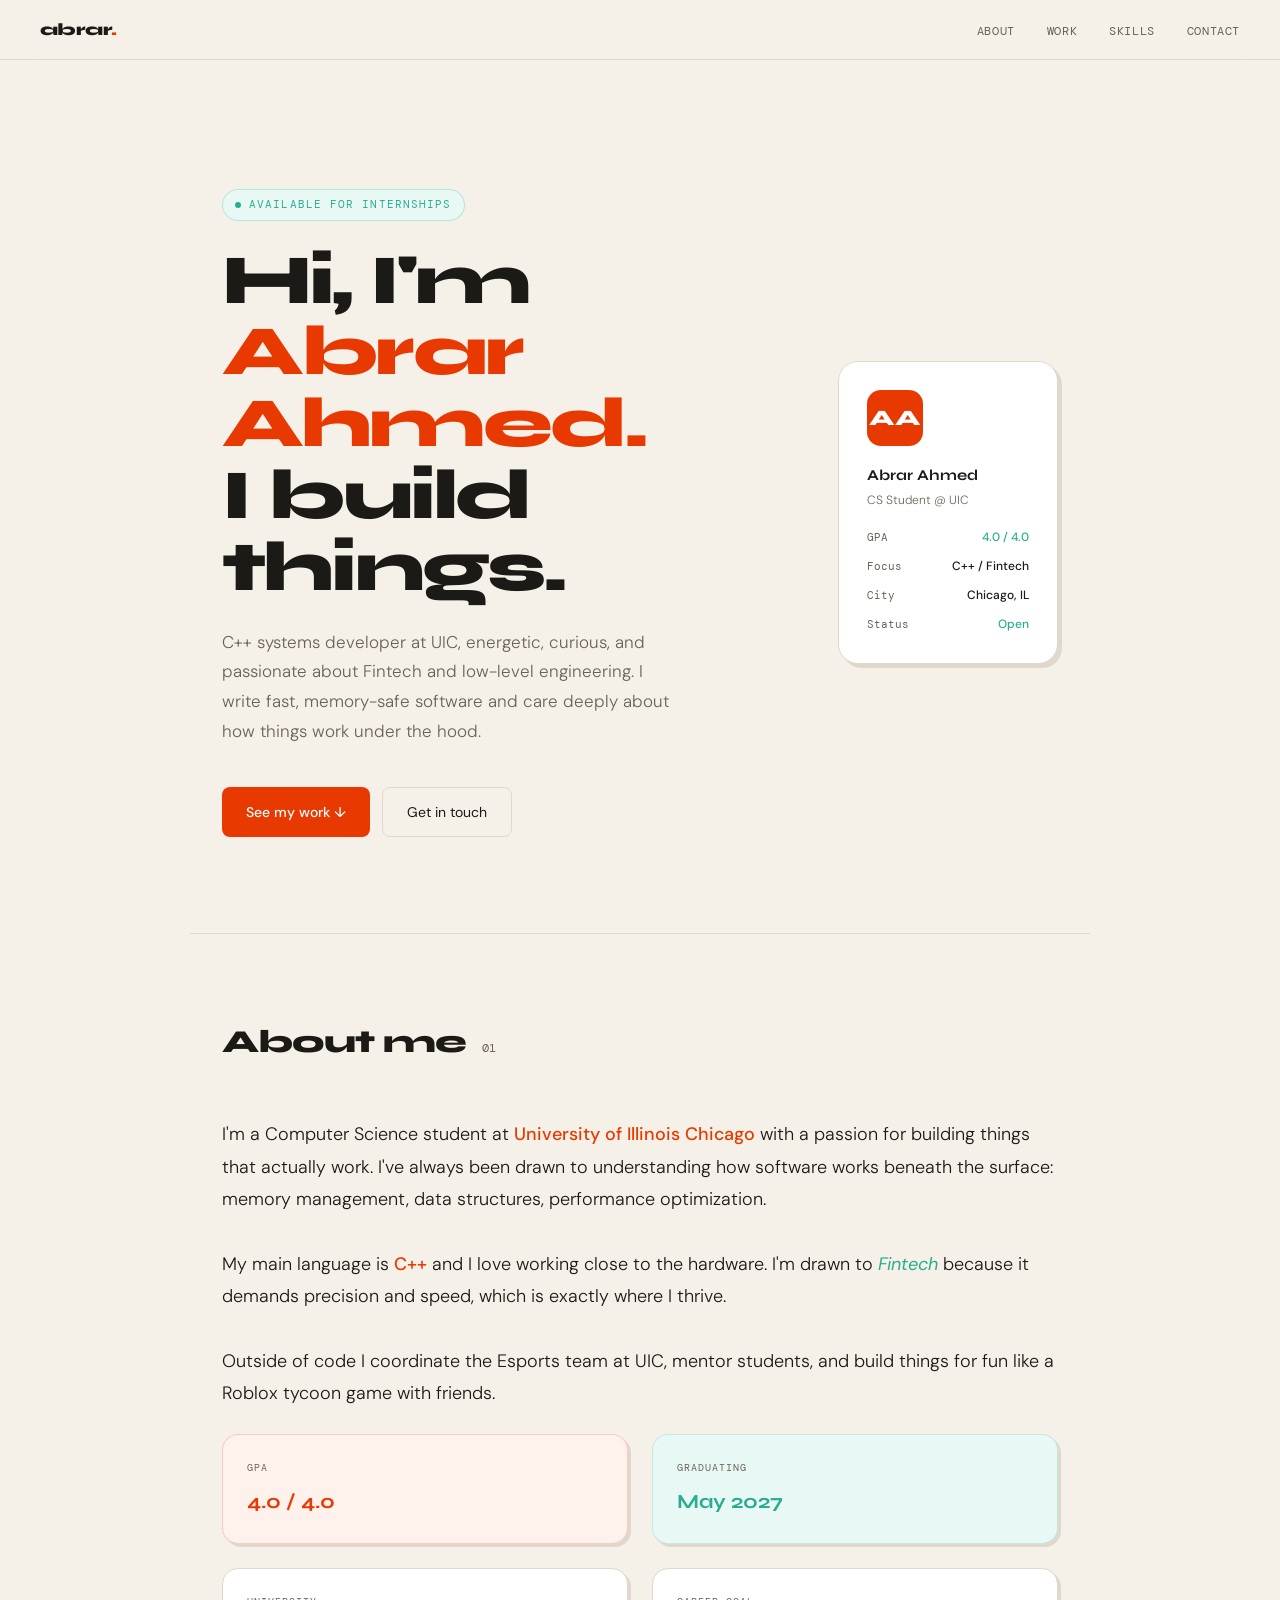
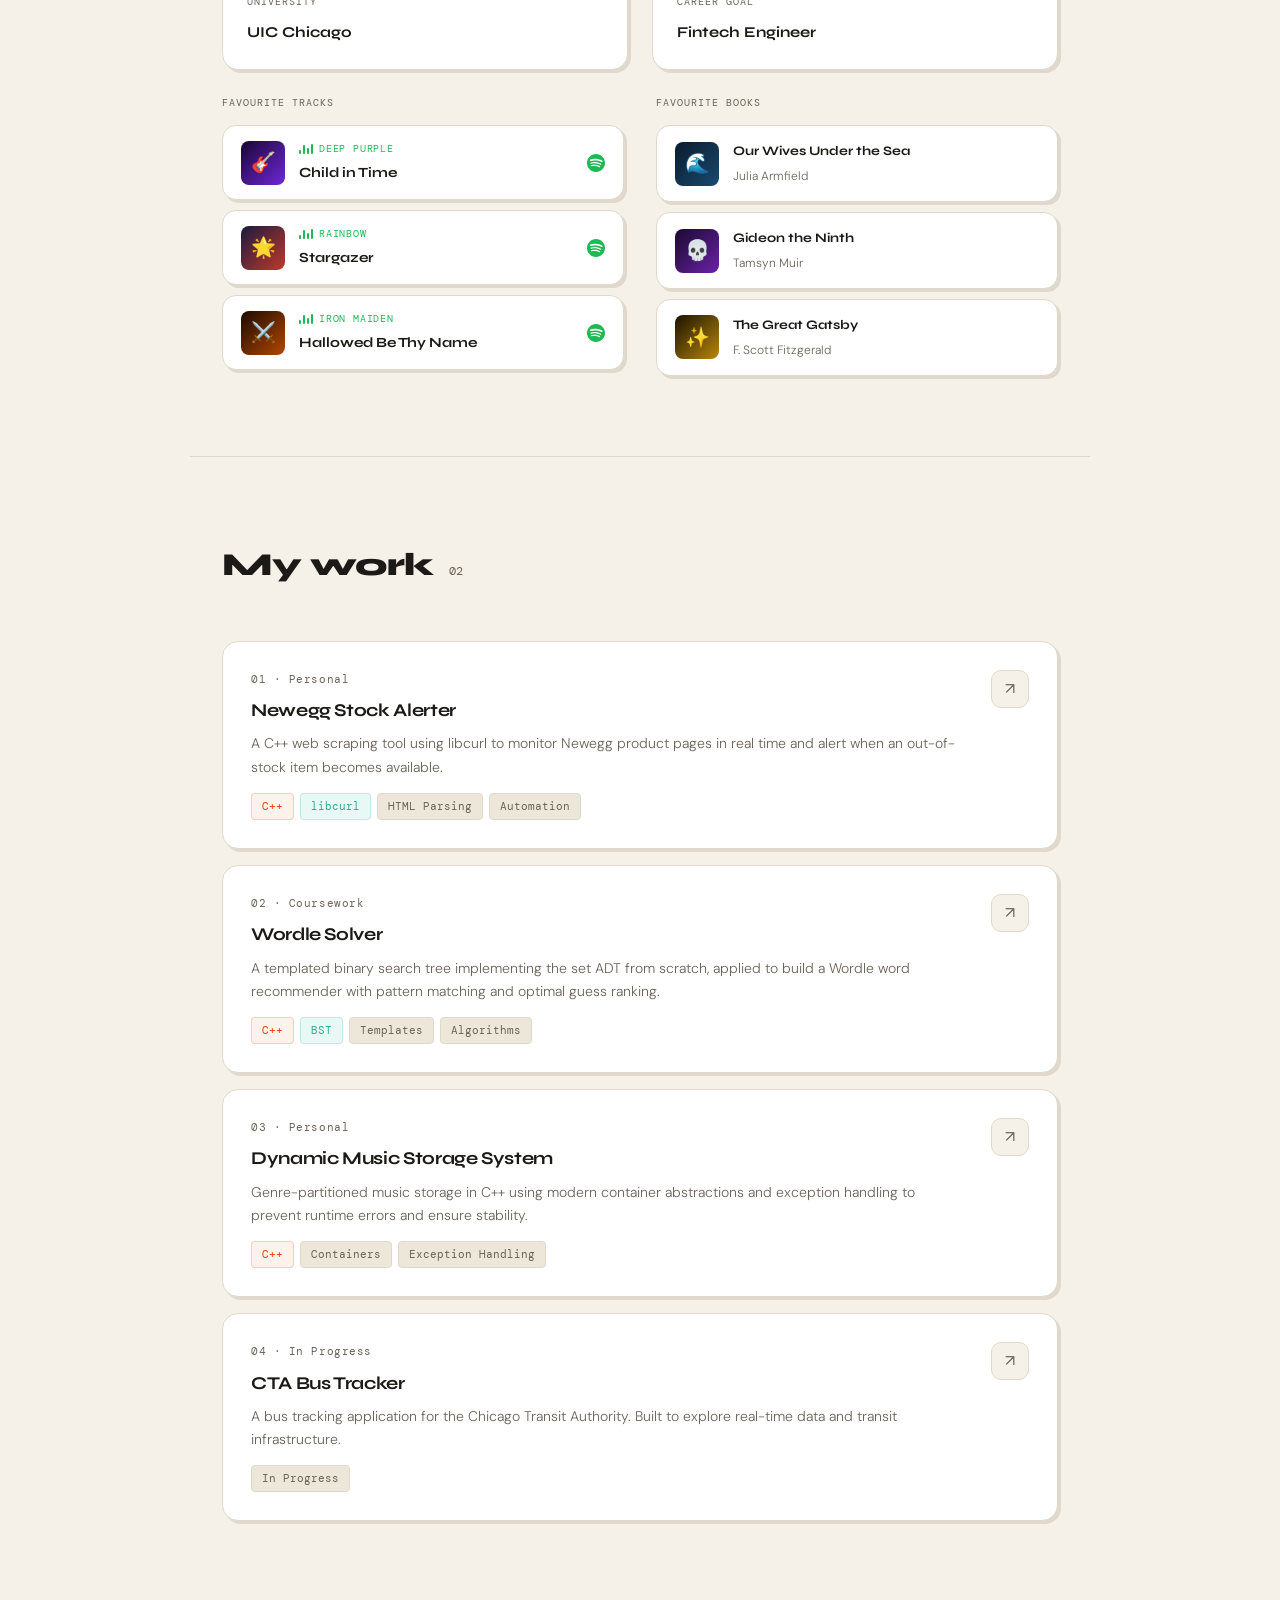
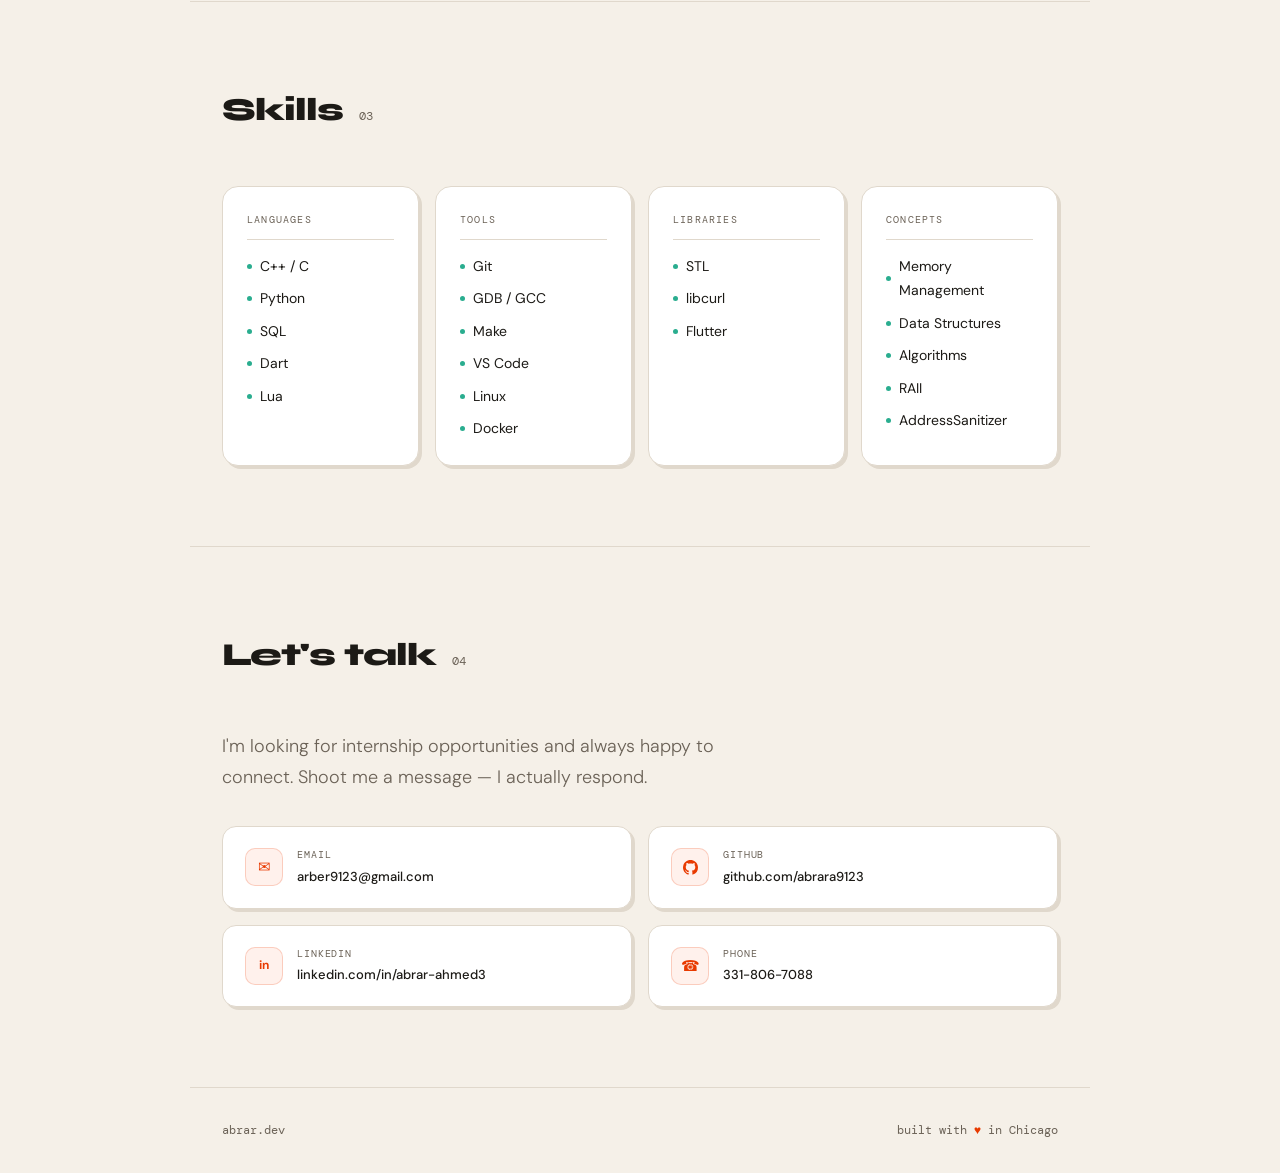
==== commit 8728a00f: "Update index.html" ====
--- a/index.html
+++ b/index.html
@@ -323,7 +323,7 @@
   background: var(--surface);
   border: 1.5px solid var(--border);
   border-radius: 14px;
-  max-width: 340px;
+  max-width: 400px;
   text-decoration: none;
   color: inherit;
   transition: all 0.2s;
@@ -597,7 +597,7 @@
   <div class="hero-left">
     <p class="hero-tag fade-up">Available for internships</p>
     <h1 class="fade-up delay-1">Hi, I'm<br><span class="name">Abrar Ahmed.</span><br>I build things.</h1>
-    <p class="hero-sub fade-up delay-2">C++ systems developer at UIC — energetic, curious, and passionate about Fintech and low-level engineering. I write fast, memory-safe software and care deeply about how things work under the hood.</p>
+    <p class="hero-sub fade-up delay-2">C++ systems developer at UIC, energetic, curious, and passionate about Fintech and low-level engineering. I write fast, memory-safe software and care deeply about how things work under the hood.</p>
     <div class="hero-actions fade-up delay-3">
       <a href="#projects" class="btn-primary">See my work ↓</a>
       <a href="#contact" class="btn-secondary">Get in touch</a>
@@ -637,9 +637,9 @@
   </div>
   <div class="about-grid">
     <p class="about-main">
-      I'm a first-gen college student from an immigrant background studying Computer Science at <strong>University of Illinois Chicago</strong>. I've had to figure out a lot on my own — and that's made me resourceful, self-motivated, and comfortable with ambiguity.<br><br>
-      My main language is <strong>C++</strong> and I love working close to the hardware — memory management, data structures, performance optimization. I'm drawn to <em>Fintech</em> because it demands precision and speed, which is exactly where I thrive.<br><br>
-      Outside of code I coordinate the Esports team at UIC, mentor students, and build things for fun — like a Roblox tycoon game with friends.
+      I'm a Computer Science student at <strong>University of Illinois Chicago</strong> with a passion for building things that actually work. I've always been drawn to understanding how software works beneath the surface: memory management, data structures, performance optimization.<br><br>
+      My main language is <strong>C++</strong> and I love working close to the hardware. I'm drawn to <em>Fintech</em> because it demands precision and speed, which is exactly where I thrive.<br><br>
+      Outside of code I coordinate the Esports team at UIC, mentor students, and build things for fun like a Roblox tycoon game with friends.
     </p>
 
     <div class="about-card red">
@@ -662,18 +662,79 @@
       <p class="about-card-value" style="font-size:15px;">Fintech Engineer</p>
     </div>
 
-    <a href="https://open.spotify.com/search/Child%20in%20Time%20Deep%20Purple" target="_blank" class="spotify-widget">
-      <div class="spotify-album">🎸</div>
-      <div class="spotify-info">
-        <div class="spotify-status">
-          <div class="spotify-bars"><span></span><span></span><span></span><span></span></div>
-          Favourite track
+    <div style="grid-column: 1 / -1; display: grid; grid-template-columns: 1fr 1fr; gap: 2rem; align-items: start;">
+
+      <!-- Spotify Tracks -->
+      <div style="display: flex; flex-direction: column; gap: 10px;">
+        <p style="font-family: var(--mono); font-size: 10px; color: var(--muted); letter-spacing: 0.1em; text-transform: uppercase; margin-bottom: 4px;">Favourite tracks</p>
+
+        <a href="https://open.spotify.com/search/Child%20in%20Time%20Deep%20Purple" target="_blank" class="spotify-widget" style="max-width:100%;">
+          <div class="spotify-album">🎸</div>
+          <div class="spotify-info">
+            <div class="spotify-status">
+              <div class="spotify-bars"><span></span><span></span><span></span><span></span></div>
+              Deep Purple
+            </div>
+            <div class="spotify-track">Child in Time</div>
+          </div>
+          <svg width="18" height="18" viewBox="0 0 24 24" fill="#1DB954" style="flex-shrink:0;margin-left:auto"><path d="M12 0C5.4 0 0 5.4 0 12s5.4 12 12 12 12-5.4 12-12S18.66 0 12 0zm5.521 17.34c-.24.359-.66.48-1.021.24-2.82-1.74-6.36-2.101-10.561-1.141-.418.122-.779-.179-.899-.539-.12-.421.18-.78.54-.9 4.56-1.021 8.52-.6 11.64 1.32.42.18.479.659.301 1.02zm1.44-3.3c-.301.42-.841.6-1.262.3-3.239-1.98-8.159-2.58-11.939-1.38-.479.12-1.02-.12-1.14-.6-.12-.48.12-1.021.6-1.141C9.6 9.9 15 10.561 18.72 12.84c.361.181.54.78.241 1.2zm.12-3.36C15.24 8.4 8.82 8.16 5.16 9.301c-.6.179-1.2-.181-1.38-.721-.18-.601.18-1.2.72-1.381 4.26-1.26 11.28-1.02 15.721 1.621.539.3.719 1.02.419 1.56-.299.421-1.02.599-1.559.3z"/></svg>
+        </a>
+
+        <a href="https://open.spotify.com/search/Stargazer%20Rainbow" target="_blank" class="spotify-widget" style="max-width:100%;">
+          <div class="spotify-album" style="background: linear-gradient(135deg, #1a1a40, #c0392b);">🌟</div>
+          <div class="spotify-info">
+            <div class="spotify-status">
+              <div class="spotify-bars"><span></span><span></span><span></span><span></span></div>
+              Rainbow
+            </div>
+            <div class="spotify-track">Stargazer</div>
+          </div>
+          <svg width="18" height="18" viewBox="0 0 24 24" fill="#1DB954" style="flex-shrink:0;margin-left:auto"><path d="M12 0C5.4 0 0 5.4 0 12s5.4 12 12 12 12-5.4 12-12S18.66 0 12 0zm5.521 17.34c-.24.359-.66.48-1.021.24-2.82-1.74-6.36-2.101-10.561-1.141-.418.122-.779-.179-.899-.539-.12-.421.18-.78.54-.9 4.56-1.021 8.52-.6 11.64 1.32.42.18.479.659.301 1.02zm1.44-3.3c-.301.42-.841.6-1.262.3-3.239-1.98-8.159-2.58-11.939-1.38-.479.12-1.02-.12-1.14-.6-.12-.48.12-1.021.6-1.141C9.6 9.9 15 10.561 18.72 12.84c.361.181.54.78.241 1.2zm.12-3.36C15.24 8.4 8.82 8.16 5.16 9.301c-.6.179-1.2-.181-1.38-.721-.18-.601.18-1.2.72-1.381 4.26-1.26 11.28-1.02 15.721 1.621.539.3.719 1.02.419 1.56-.299.421-1.02.599-1.559.3z"/></svg>
+        </a>
+
+        <a href="https://open.spotify.com/search/Hallowed%20Be%20Thy%20Name%20Iron%20Maiden" target="_blank" class="spotify-widget" style="max-width:100%;">
+          <div class="spotify-album" style="background: linear-gradient(135deg, #1a0a00, #b34700);">⚔️</div>
+          <div class="spotify-info">
+            <div class="spotify-status">
+              <div class="spotify-bars"><span></span><span></span><span></span><span></span></div>
+              Iron Maiden
+            </div>
+            <div class="spotify-track">Hallowed Be Thy Name</div>
+          </div>
+          <svg width="18" height="18" viewBox="0 0 24 24" fill="#1DB954" style="flex-shrink:0;margin-left:auto"><path d="M12 0C5.4 0 0 5.4 0 12s5.4 12 12 12 12-5.4 12-12S18.66 0 12 0zm5.521 17.34c-.24.359-.66.48-1.021.24-2.82-1.74-6.36-2.101-10.561-1.141-.418.122-.779-.179-.899-.539-.12-.421.18-.78.54-.9 4.56-1.021 8.52-.6 11.64 1.32.42.18.479.659.301 1.02zm1.44-3.3c-.301.42-.841.6-1.262.3-3.239-1.98-8.159-2.58-11.939-1.38-.479.12-1.02-.12-1.14-.6-.12-.48.12-1.021.6-1.141C9.6 9.9 15 10.561 18.72 12.84c.361.181.54.78.241 1.2zm.12-3.36C15.24 8.4 8.82 8.16 5.16 9.301c-.6.179-1.2-.181-1.38-.721-.18-.601.18-1.2.72-1.381 4.26-1.26 11.28-1.02 15.721 1.621.539.3.719 1.02.419 1.56-.299.421-1.02.599-1.559.3z"/></svg>
+        </a>
+      </div>
+
+      <!-- Books -->
+      <div style="display: flex; flex-direction: column; gap: 10px;">
+        <p style="font-family: var(--mono); font-size: 10px; color: var(--muted); letter-spacing: 0.1em; text-transform: uppercase; margin-bottom: 4px;">Favourite books</p>
+
+        <div style="display:flex;align-items:center;gap:14px;padding:14px 18px;background:var(--surface);border:1.5px solid var(--border);border-radius:14px;box-shadow:3px 3px 0px var(--border);">
+          <div style="width:44px;height:44px;border-radius:8px;background:linear-gradient(135deg,#0a1a2e,#1a4a6e);display:flex;align-items:center;justify-content:center;font-size:20px;flex-shrink:0;">🌊</div>
+          <div style="display:flex;flex-direction:column;gap:3px;min-width:0;">
+            <span style="font-family:var(--display);font-size:13px;font-weight:700;color:var(--text);white-space:nowrap;overflow:hidden;text-overflow:ellipsis;">Our Wives Under the Sea</span>
+            <span style="font-size:12px;font-weight:300;color:var(--muted);">Julia Armfield</span>
+          </div>
         </div>
-        <div class="spotify-track">Child in Time</div>
-        <div class="spotify-artist">Deep Purple</div>
-      </div>
-      <svg width="20" height="20" viewBox="0 0 24 24" fill="#1DB954" style="flex-shrink:0;margin-left:auto"><path d="M12 0C5.4 0 0 5.4 0 12s5.4 12 12 12 12-5.4 12-12S18.66 0 12 0zm5.521 17.34c-.24.359-.66.48-1.021.24-2.82-1.74-6.36-2.101-10.561-1.141-.418.122-.779-.179-.899-.539-.12-.421.18-.78.54-.9 4.56-1.021 8.52-.6 11.64 1.32.42.18.479.659.301 1.02zm1.44-3.3c-.301.42-.841.6-1.262.3-3.239-1.98-8.159-2.58-11.939-1.38-.479.12-1.02-.12-1.14-.6-.12-.48.12-1.021.6-1.141C9.6 9.9 15 10.561 18.72 12.84c.361.181.54.78.241 1.2zm.12-3.36C15.24 8.4 8.82 8.16 5.16 9.301c-.6.179-1.2-.181-1.38-.721-.18-.601.18-1.2.72-1.381 4.26-1.26 11.28-1.02 15.721 1.621.539.3.719 1.02.419 1.56-.299.421-1.02.599-1.559.3z"/></svg>
-    </a>
+
+        <div style="display:flex;align-items:center;gap:14px;padding:14px 18px;background:var(--surface);border:1.5px solid var(--border);border-radius:14px;box-shadow:3px 3px 0px var(--border);">
+          <div style="width:44px;height:44px;border-radius:8px;background:linear-gradient(135deg,#1a0a2e,#6b21a8);display:flex;align-items:center;justify-content:center;font-size:20px;flex-shrink:0;">💀</div>
+          <div style="display:flex;flex-direction:column;gap:3px;min-width:0;">
+            <span style="font-family:var(--display);font-size:13px;font-weight:700;color:var(--text);">Gideon the Ninth</span>
+            <span style="font-size:12px;font-weight:300;color:var(--muted);">Tamsyn Muir</span>
+          </div>
+        </div>
+
+        <div style="display:flex;align-items:center;gap:14px;padding:14px 18px;background:var(--surface);border:1.5px solid var(--border);border-radius:14px;box-shadow:3px 3px 0px var(--border);">
+          <div style="width:44px;height:44px;border-radius:8px;background:linear-gradient(135deg,#1a1200,#b8860b);display:flex;align-items:center;justify-content:center;font-size:20px;flex-shrink:0;">✨</div>
+          <div style="display:flex;flex-direction:column;gap:3px;min-width:0;">
+            <span style="font-family:var(--display);font-size:13px;font-weight:700;color:var(--text);">The Great Gatsby</span>
+            <span style="font-size:12px;font-weight:300;color:var(--muted);">F. Scott Fitzgerald</span>
+          </div>
+        </div>
+      </div>
+
+    </div>
   </div>
 </div>
 
@@ -687,7 +748,7 @@
 
     <a href="https://github.com/abrara9123/projects/tree/main/Newegg%20Stock%20Alerter" target="_blank" class="project-card">
       <div>
-        <p class="project-num">01 — Personal</p>
+        <p class="project-num">01 · Personal</p>
         <p class="project-name">Newegg Stock Alerter</p>
         <p class="project-desc">A C++ web scraping tool using libcurl to monitor Newegg product pages in real time and alert when an out-of-stock item becomes available.</p>
         <div class="project-tags">
@@ -702,7 +763,7 @@
 
     <a href="https://github.com/abrara9123" target="_blank" class="project-card">
       <div>
-        <p class="project-num">02 — Coursework</p>
+        <p class="project-num">02 · Coursework</p>
         <p class="project-name">Wordle Solver</p>
         <p class="project-desc">A templated binary search tree implementing the set ADT from scratch, applied to build a Wordle word recommender with pattern matching and optimal guess ranking.</p>
         <div class="project-tags">
@@ -717,22 +778,7 @@
 
     <a href="https://github.com/abrara9123" target="_blank" class="project-card">
       <div>
-        <p class="project-num">03 — Personal</p>
-        <p class="project-name">Bank Management System</p>
-        <p class="project-desc">A C++ banking system leveraging RAII, smart pointers, and references to ensure safe memory ownership, prevent leaks, and eliminate unnecessary data copies.</p>
-        <div class="project-tags">
-          <span class="tag red">C++</span>
-          <span class="tag teal">RAII</span>
-          <span class="tag">Smart Pointers</span>
-          <span class="tag">STL</span>
-        </div>
-      </div>
-      <div class="project-arrow">↗</div>
-    </a>
-
-    <a href="https://github.com/abrara9123" target="_blank" class="project-card">
-      <div>
-        <p class="project-num">04 — Personal</p>
+        <p class="project-num">03 · Personal</p>
         <p class="project-name">Dynamic Music Storage System</p>
         <p class="project-desc">Genre-partitioned music storage in C++ using modern container abstractions and exception handling to prevent runtime errors and ensure stability.</p>
         <div class="project-tags">
@@ -746,7 +792,7 @@
 
     <a href="https://github.com/abrara9123/cta-bus-tracker-" target="_blank" class="project-card">
       <div>
-        <p class="project-num">05 — In Progress</p>
+        <p class="project-num">04 · In Progress</p>
         <p class="project-name">CTA Bus Tracker</p>
         <p class="project-desc">A bus tracking application for the Chicago Transit Authority. Built to explore real-time data and transit infrastructure.</p>
         <div class="project-tags">
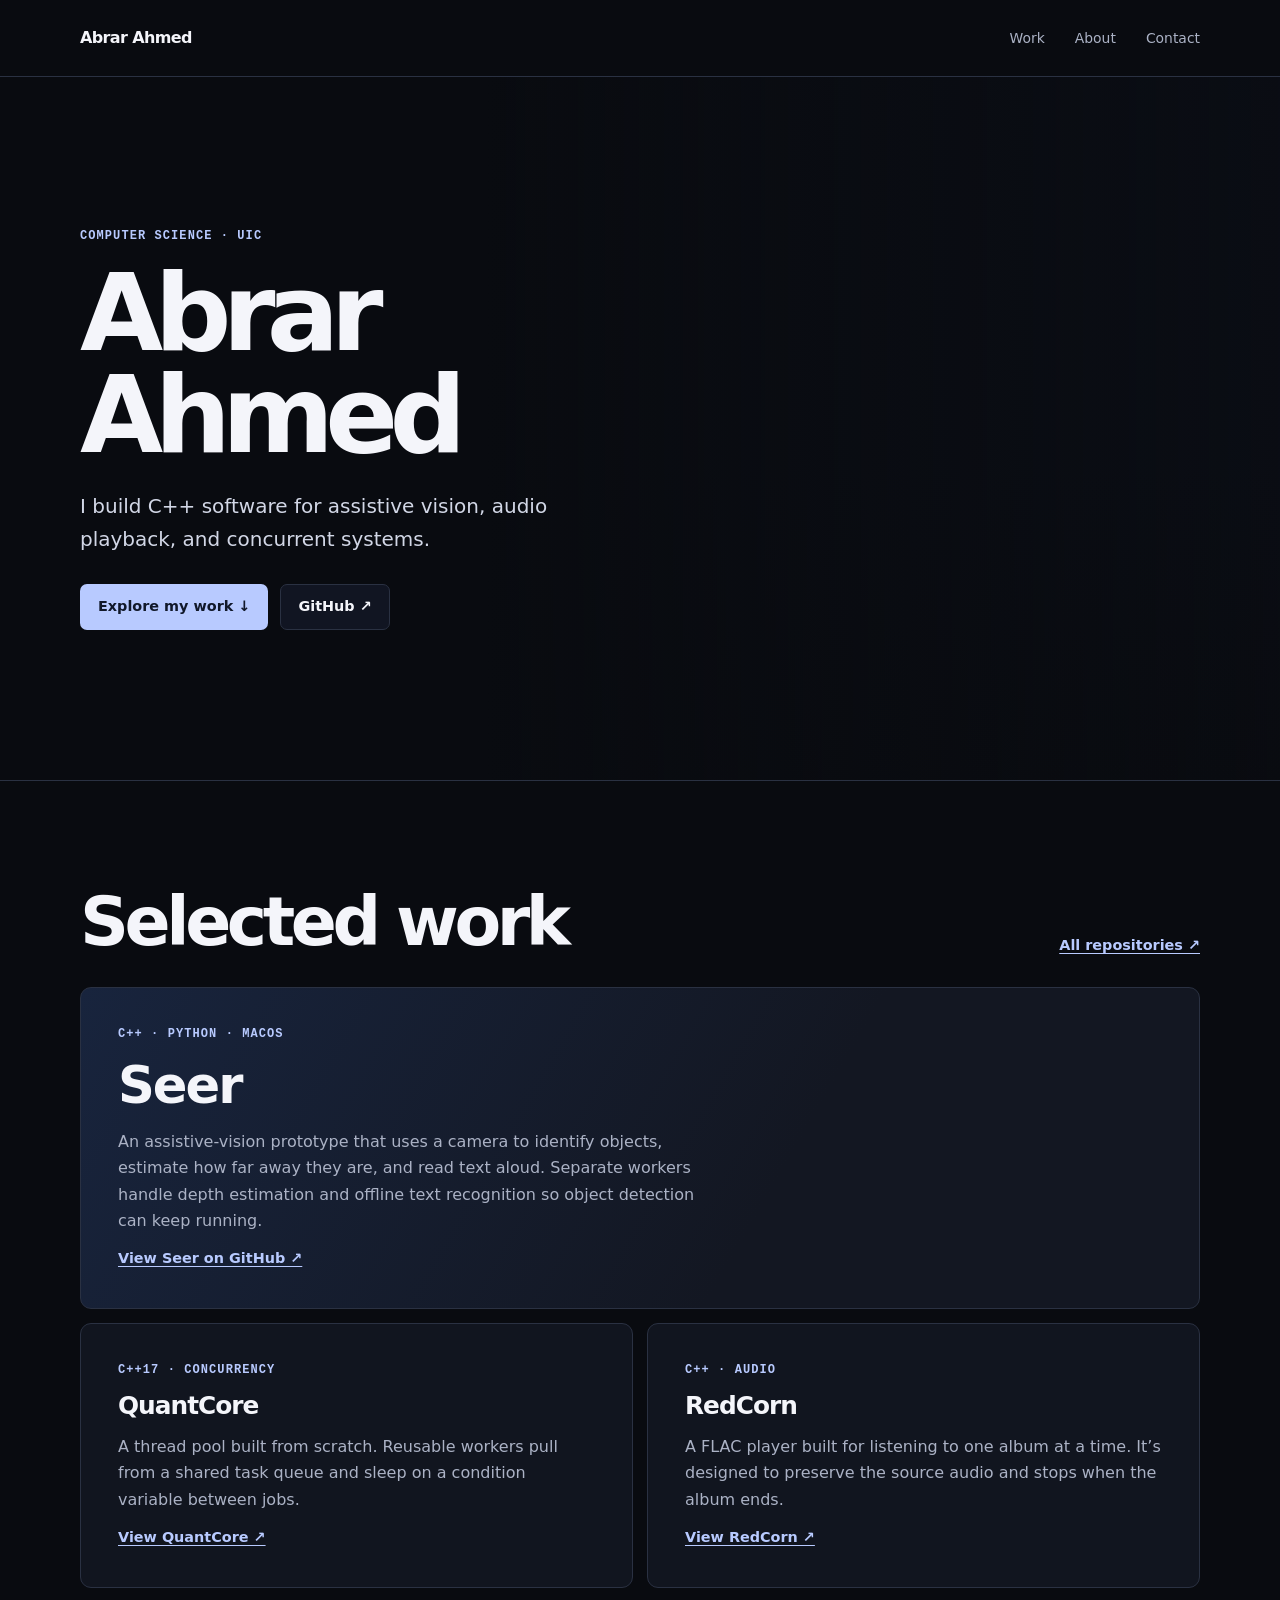
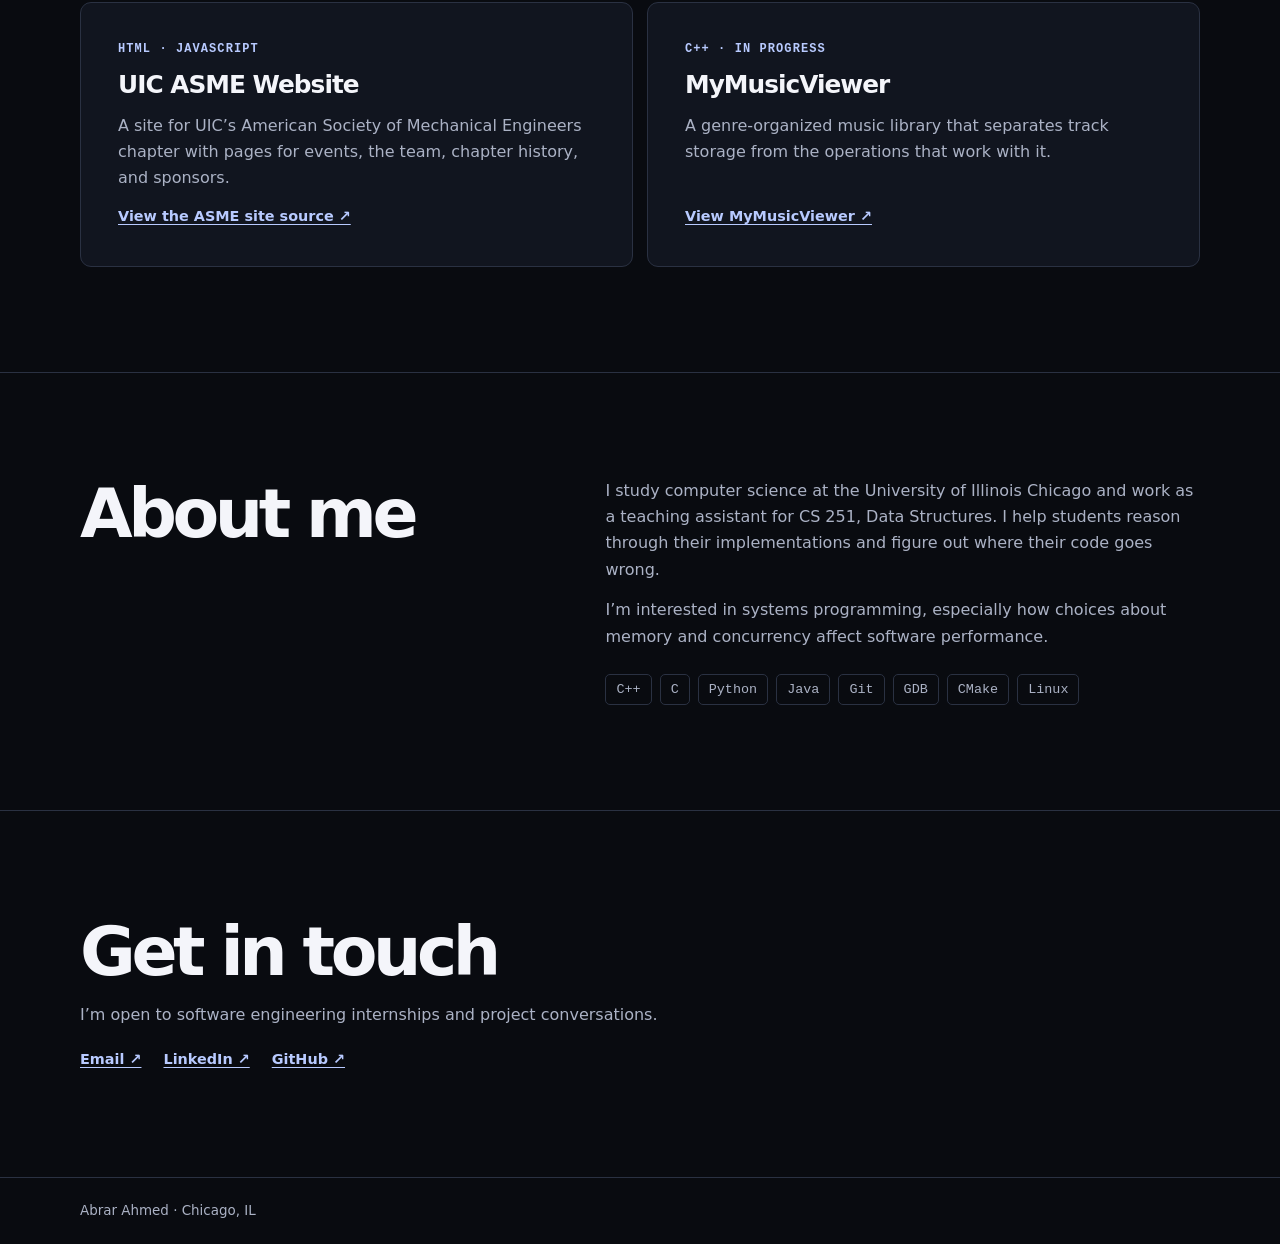
==== commit 60bfaf11: "Redesign portfolio around selected software projects" ====
--- a/index.html
+++ b/index.html
@@ -1,909 +1,34 @@
-<!DOCTYPE html>
+<!doctype html>
 <html lang="en">
 <head>
-<meta charset="UTF-8">
-<meta name="viewport" content="width=device-width, initial-scale=1.0">
-<title>Abrar Ahmed</title>
-<link rel="preconnect" href="https://fonts.googleapis.com">
-<link rel="preconnect" href="https://fonts.gstatic.com" crossorigin>
-<link href="https://fonts.googleapis.com/css2?family=DM+Mono:wght@300;400;500&family=Syne:wght@400;500;600;700;800&family=DM+Sans:ital,wght@0,300;0,400;0,500;1,300&display=swap" rel="stylesheet">
-
+<meta charset="utf-8">
+<meta name="viewport" content="width=device-width,initial-scale=1">
+<meta name="description" content="Abrar Ahmed, computer science student and Data Structures TA at UIC. Selected work in C++ systems, assistive vision, and audio.">
+<title>Abrar Ahmed | Software Portfolio</title>
 <style>
-*, *::before, *::after { box-sizing: border-box; margin: 0; padding: 0; }
-
-:root {
-  --bg: #f5f0e8;
-  --bg2: #ede7d9;
-  --surface: #ffffff;
-  --border: #e0d8cc;
-  --text: #1c1a16;
-  --muted: #6b6257;
-  --red: #e83a00;
-  --teal: #2aad8f;
-  --yellow: #f5a623;
-  --light-red: #fff1ec;
-  --light-teal: #e8f8f5;
-  --mono: 'DM Mono', monospace;
-  --sans: 'DM Sans', sans-serif;
-  --display: 'Syne', sans-serif;
-}
-
-html { scroll-behavior: smooth; }
-
-body {
-  font-family: var(--sans);
-  background: var(--bg);
-  color: var(--text);
-  font-size: 17px;
-  line-height: 1.75;
-  -webkit-font-smoothing: antialiased;
-  overflow-x: hidden;
-}
-
-/* NAV */
-nav {
-  position: sticky;
-  top: 0;
-  z-index: 100;
-  padding: 0 2.5rem;
-  height: 60px;
-  display: flex;
-  align-items: center;
-  justify-content: space-between;
-  background: rgba(245, 240, 232, 0.92);
-  backdrop-filter: blur(16px);
-  border-bottom: 1.5px solid var(--border);
-}
-
-.nav-logo {
-  font-family: var(--display);
-  font-size: 17px;
-  font-weight: 800;
-  color: var(--text);
-  text-decoration: none;
-  letter-spacing: -0.03em;
-}
-
-.nav-logo span { color: var(--red); }
-
-.nav-links { display: flex; gap: 2rem; list-style: none; }
-.nav-links a {
-  font-family: var(--mono);
-  font-size: 12px;
-  color: var(--muted);
-  text-decoration: none;
-  transition: color 0.2s;
-  letter-spacing: 0.05em;
-  text-transform: uppercase;
-}
-.nav-links a:hover { color: var(--red); }
-
-/* HERO */
-#hero {
-  max-width: 900px;
-  margin: 0 auto;
-  padding: 8rem 2rem 6rem;
-  display: grid;
-  grid-template-columns: 1fr auto;
-  gap: 3rem;
-  align-items: center;
-}
-
-.hero-left {}
-
-.hero-tag {
-  display: inline-flex;
-  align-items: center;
-  gap: 8px;
-  font-family: var(--mono);
-  font-size: 11px;
-  color: var(--teal);
-  letter-spacing: 0.1em;
-  text-transform: uppercase;
-  margin-bottom: 1.5rem;
-  background: var(--light-teal);
-  padding: 5px 12px;
-  border-radius: 20px;
-  border: 1px solid rgba(42, 173, 143, 0.25);
-}
-
-.hero-tag::before {
-  content: '';
-  width: 6px;
-  height: 6px;
-  background: var(--teal);
-  border-radius: 50%;
-  animation: pulse 2s ease-in-out infinite;
-}
-
-@keyframes pulse {
-  0%, 100% { opacity: 1; transform: scale(1); }
-  50% { opacity: 0.5; transform: scale(0.7); }
-}
-
-h1 {
-  font-family: var(--display);
-  font-size: clamp(3rem, 5.5vw, 4.8rem);
-  font-weight: 800;
-  line-height: 1.02;
-  letter-spacing: -0.04em;
-  margin-bottom: 1.5rem;
-  color: var(--text);
-}
-
-h1 .name { color: var(--red); }
-
-.hero-sub {
-  font-size: 17px;
-  font-weight: 300;
-  color: var(--muted);
-  max-width: 460px;
-  margin-bottom: 2.5rem;
-  line-height: 1.75;
-}
-
-.hero-actions { display: flex; gap: 12px; flex-wrap: wrap; }
-
-.btn-primary {
-  display: inline-flex;
-  align-items: center;
-  gap: 8px;
-  padding: 12px 24px;
-  background: var(--red);
-  color: #fff;
-  border-radius: 8px;
-  font-size: 14px;
-  font-weight: 500;
-  text-decoration: none;
-  transition: all 0.2s;
-  font-family: var(--sans);
-}
-
-.btn-primary:hover { background: #cc3200; transform: translateY(-1px); box-shadow: 0 4px 16px rgba(232,58,0,0.3); }
-
-.btn-secondary {
-  display: inline-flex;
-  align-items: center;
-  gap: 8px;
-  padding: 12px 24px;
-  background: transparent;
-  color: var(--text);
-  border-radius: 8px;
-  font-size: 14px;
-  font-weight: 400;
-  text-decoration: none;
-  transition: all 0.2s;
-  border: 1.5px solid var(--border);
-  font-family: var(--sans);
-}
-
-.btn-secondary:hover { border-color: var(--text); background: var(--bg2); }
-
-/* Hero card */
-.hero-card {
-  background: var(--surface);
-  border: 1.5px solid var(--border);
-  border-radius: 20px;
-  padding: 1.75rem;
-  width: 220px;
-  flex-shrink: 0;
-  box-shadow: 4px 4px 0px var(--border);
-}
-
-.hero-card-avatar {
-  width: 56px;
-  height: 56px;
-  background: var(--red);
-  border-radius: 14px;
-  display: flex;
-  align-items: center;
-  justify-content: center;
-  font-family: var(--display);
-  font-size: 22px;
-  font-weight: 800;
-  color: white;
-  margin-bottom: 1rem;
-}
-
-.hero-card-name {
-  font-family: var(--display);
-  font-size: 15px;
-  font-weight: 700;
-  color: var(--text);
-  margin-bottom: 2px;
-}
-
-.hero-card-role {
-  font-size: 12px;
-  color: var(--muted);
-  margin-bottom: 1rem;
-  font-weight: 300;
-}
-
-.hero-card-stats {
-  display: flex;
-  flex-direction: column;
-  gap: 8px;
-}
-
-.stat {
-  display: flex;
-  justify-content: space-between;
-  align-items: center;
-  font-size: 12px;
-}
-
-.stat-label { color: var(--muted); font-family: var(--mono); font-size: 11px; }
-.stat-value { font-weight: 500; color: var(--text); font-size: 12px; }
-.stat-value.green { color: var(--teal); }
-
-/* SECTIONS */
-.container {
-  max-width: 900px;
-  margin: 0 auto;
-  padding: 5rem 2rem;
-  border-top: 1.5px solid var(--border);
-}
-
-.section-header {
-  display: flex;
-  align-items: baseline;
-  gap: 1rem;
-  margin-bottom: 3rem;
-}
-
-.section-title {
-  font-family: var(--display);
-  font-size: 2rem;
-  font-weight: 800;
-  letter-spacing: -0.03em;
-  color: var(--text);
-}
-
-.section-count {
-  font-family: var(--mono);
-  font-size: 12px;
-  color: var(--muted);
-}
-
-/* ABOUT */
-.about-grid {
-  display: grid;
-  grid-template-columns: 1fr 1fr;
-  gap: 1.5rem;
-}
-
-.about-main {
-  grid-column: 1 / -1;
-  font-size: 18px;
-  font-weight: 300;
-  line-height: 1.8;
-  color: var(--text);
-}
-
-.about-main strong { font-weight: 500; color: var(--red); }
-.about-main em { font-style: italic; color: var(--teal); font-weight: 400; }
-
-.about-card {
-  background: var(--surface);
-  border: 1.5px solid var(--border);
-  border-radius: 16px;
-  padding: 1.5rem;
-  box-shadow: 3px 3px 0px var(--border);
-}
-
-.about-card-label {
-  font-family: var(--mono);
-  font-size: 10px;
-  color: var(--muted);
-  letter-spacing: 0.1em;
-  text-transform: uppercase;
-  margin-bottom: 8px;
-}
-
-.about-card-value {
-  font-family: var(--display);
-  font-size: 20px;
-  font-weight: 700;
-  color: var(--text);
-}
-
-.about-card.red { border-color: rgba(232,58,0,0.2); background: var(--light-red); }
-.about-card.red .about-card-value { color: var(--red); }
-.about-card.teal { border-color: rgba(42,173,143,0.2); background: var(--light-teal); }
-.about-card.teal .about-card-value { color: var(--teal); }
-
-/* Spotify */
-.spotify-widget {
-  grid-column: 1 / -1;
-  display: inline-flex;
-  align-items: center;
-  gap: 14px;
-  padding: 14px 18px;
-  background: var(--surface);
-  border: 1.5px solid var(--border);
-  border-radius: 14px;
-  max-width: 400px;
-  text-decoration: none;
-  color: inherit;
-  transition: all 0.2s;
-  box-shadow: 3px 3px 0px var(--border);
-}
-
-.spotify-widget:hover { transform: translate(-2px, -2px); box-shadow: 5px 5px 0px var(--border); }
-
-.spotify-album {
-  width: 44px; height: 44px;
-  border-radius: 8px;
-  background: linear-gradient(135deg, #1a0533, #6d28d9);
-  display: flex; align-items: center; justify-content: center;
-  font-size: 20px; flex-shrink: 0;
-}
-
-.spotify-info { display: flex; flex-direction: column; gap: 3px; }
-
-.spotify-status {
-  display: flex; align-items: center; gap: 6px;
-  font-family: var(--mono); font-size: 10px;
-  color: #1DB954; letter-spacing: 0.08em; text-transform: uppercase;
-}
-
-.spotify-bars { display: flex; align-items: flex-end; gap: 2px; height: 10px; }
-.spotify-bars span {
-  display: block; width: 2px; background: #1DB954; border-radius: 1px;
-  animation: bar-bounce 1.1s ease-in-out infinite;
-}
-.spotify-bars span:nth-child(1) { height: 4px; animation-delay: 0s; }
-.spotify-bars span:nth-child(2) { height: 9px; animation-delay: 0.18s; }
-.spotify-bars span:nth-child(3) { height: 6px; animation-delay: 0.36s; }
-.spotify-bars span:nth-child(4) { height: 10px; animation-delay: 0.09s; }
-
-@keyframes bar-bounce {
-  0%, 100% { transform: scaleY(0.35); }
-  50% { transform: scaleY(1); }
-}
-
-.spotify-track { font-family: var(--display); font-size: 14px; font-weight: 700; color: var(--text); }
-.spotify-artist { font-size: 12px; font-weight: 300; color: var(--muted); }
-
-/* PROJECTS */
-.projects-list { display: flex; flex-direction: column; gap: 1rem; }
-
-.project-card {
-  background: var(--surface);
-  border: 1.5px solid var(--border);
-  border-radius: 16px;
-  padding: 1.75rem;
-  display: grid;
-  grid-template-columns: 1fr auto;
-  gap: 1.5rem;
-  align-items: start;
-  text-decoration: none;
-  color: inherit;
-  transition: all 0.2s;
-  box-shadow: 3px 3px 0px var(--border);
-  position: relative;
-  overflow: hidden;
-}
-
-.project-card:hover {
-  transform: translate(-3px, -3px);
-  box-shadow: 6px 6px 0px var(--border);
-  border-color: var(--red);
-}
-
-.project-num {
-  font-family: var(--mono);
-  font-size: 11px;
-  color: var(--muted);
-  margin-bottom: 6px;
-  letter-spacing: 0.05em;
-}
-
-.project-name {
-  font-family: var(--display);
-  font-size: 18px;
-  font-weight: 700;
-  color: var(--text);
-  margin-bottom: 6px;
-  letter-spacing: -0.02em;
-}
-
-.project-desc {
-  font-size: 14px;
-  font-weight: 300;
-  color: var(--muted);
-  line-height: 1.65;
-  margin-bottom: 14px;
-}
-
-.project-tags { display: flex; flex-wrap: wrap; gap: 6px; }
-
-.tag {
-  font-family: var(--mono);
-  font-size: 11px;
-  padding: 3px 10px;
-  background: var(--bg2);
-  color: var(--muted);
-  border-radius: 4px;
-  border: 1px solid var(--border);
-}
-
-.tag.red { background: var(--light-red); color: var(--red); border-color: rgba(232,58,0,0.2); }
-.tag.teal { background: var(--light-teal); color: var(--teal); border-color: rgba(42,173,143,0.2); }
-
-.project-arrow {
-  width: 38px; height: 38px;
-  background: var(--bg);
-  border: 1.5px solid var(--border);
-  border-radius: 10px;
-  display: flex; align-items: center; justify-content: center;
-  font-size: 16px;
-  color: var(--muted);
-  transition: all 0.2s;
-  flex-shrink: 0;
-}
-
-.project-card:hover .project-arrow {
-  background: var(--red);
-  border-color: var(--red);
-  color: white;
-}
-
-/* SKILLS */
-.skills-grid {
-  display: grid;
-  grid-template-columns: repeat(auto-fit, minmax(190px, 1fr));
-  gap: 1rem;
-}
-
-.skill-group {
-  background: var(--surface);
-  border: 1.5px solid var(--border);
-  border-radius: 16px;
-  padding: 1.5rem;
-  box-shadow: 3px 3px 0px var(--border);
-}
-
-.skill-group-title {
-  font-family: var(--mono);
-  font-size: 10px;
-  color: var(--muted);
-  letter-spacing: 0.12em;
-  text-transform: uppercase;
-  margin-bottom: 14px;
-  padding-bottom: 10px;
-  border-bottom: 1px solid var(--border);
-}
-
-.skill-list { display: flex; flex-direction: column; gap: 8px; list-style: none; }
-.skill-list li {
-  font-size: 14px;
-  font-weight: 400;
-  color: var(--text);
-  display: flex;
-  align-items: center;
-  gap: 8px;
-}
-.skill-list li::before {
-  content: '';
-  width: 5px; height: 5px;
-  background: var(--teal);
-  border-radius: 50%;
-  flex-shrink: 0;
-}
-
-/* CONTACT */
-.contact-grid {
-  display: grid;
-  grid-template-columns: 1fr 1fr;
-  gap: 1rem;
-}
-
-.contact-intro {
-  grid-column: 1 / -1;
-  font-size: 18px;
-  font-weight: 300;
-  color: var(--muted);
-  max-width: 500px;
-  line-height: 1.75;
-  margin-bottom: 1rem;
-}
-
-.contact-link {
-  display: flex;
-  align-items: center;
-  gap: 14px;
-  padding: 1.2rem 1.4rem;
-  background: var(--surface);
-  border: 1.5px solid var(--border);
-  border-radius: 14px;
-  text-decoration: none;
-  color: var(--text);
-  transition: all 0.2s;
-  box-shadow: 3px 3px 0px var(--border);
-}
-
-.contact-link:hover {
-  transform: translate(-2px, -2px);
-  box-shadow: 5px 5px 0px var(--border);
-  border-color: var(--red);
-}
-
-.contact-icon {
-  width: 38px; height: 38px;
-  background: var(--light-red);
-  border: 1px solid rgba(232,58,0,0.2);
-  border-radius: 10px;
-  display: flex; align-items: center; justify-content: center;
-  font-size: 15px;
-  color: var(--red);
-  flex-shrink: 0;
-}
-
-.contact-info { display: flex; flex-direction: column; gap: 2px; min-width: 0; }
-.contact-label { font-family: var(--mono); font-size: 10px; color: var(--muted); letter-spacing: 0.08em; text-transform: uppercase; }
-.contact-value { font-size: 13px; font-weight: 500; color: var(--text); white-space: nowrap; overflow: hidden; text-overflow: ellipsis; }
-
-/* FOOTER */
-footer {
-  max-width: 900px;
-  margin: 0 auto;
-  padding: 2rem;
-  border-top: 1.5px solid var(--border);
-  display: flex;
-  justify-content: space-between;
-  align-items: center;
-}
-
-footer span { font-family: var(--mono); font-size: 12px; color: var(--muted); }
-footer .footer-love { color: var(--red); }
-
-/* ANIMATIONS */
-.fade-up { opacity: 0; transform: translateY(18px); animation: fadeUp 0.55s ease forwards; }
-.delay-1 { animation-delay: 0.1s; }
-.delay-2 { animation-delay: 0.22s; }
-.delay-3 { animation-delay: 0.36s; }
-.delay-4 { animation-delay: 0.5s; }
-
-@keyframes fadeUp { to { opacity: 1; transform: translateY(0); } }
-
-@media (max-width: 700px) {
-  #hero { grid-template-columns: 1fr; }
-  .hero-card { display: none; }
-  .about-grid { grid-template-columns: 1fr; }
-  .contact-grid { grid-template-columns: 1fr; }
-  nav { padding: 0 1.25rem; }
-  .nav-links { gap: 1.2rem; }
-  .container { padding: 4rem 1.25rem; }
-  #hero { padding: 5rem 1.25rem 4rem; }
-}
+:root{color-scheme:dark;--bg:#090b10;--panel:#11151f;--ink:#f4f5fa;--soft:#abb2c5;--line:#2a3142;--accent:#b8caff;--width:1120px}
+*{box-sizing:border-box}html{scroll-behavior:smooth}body{margin:0;background:var(--bg);color:var(--ink);font:16px/1.65 system-ui,sans-serif}a{color:inherit;text-underline-offset:.23em}a:focus-visible{outline:2px solid var(--accent);outline-offset:5px}a:hover{color:var(--accent)}.wrap{width:min(var(--width),calc(100% - 64px));margin-inline:auto}.top{border-bottom:1px solid var(--line)}header .wrap{min-height:76px;display:flex;align-items:center;justify-content:space-between;gap:16px}.wordmark{font-weight:750;letter-spacing:-.04em;text-decoration:none}.nav{display:flex;gap:clamp(12px,3vw,30px);font-size:.87rem;color:var(--soft)}.nav a{text-decoration:none}.hero{position:relative;isolation:isolate;overflow:hidden;border-bottom:1px solid var(--line);background:#0a0d14}.art{position:absolute;right:0;inset-block:0;width:min(66%,850px);z-index:-2;object-fit:cover;object-position:center 53%;opacity:.83}.hero:after{content:'';position:absolute;inset:0;z-index:-1;background:linear-gradient(90deg,#090b10 23%,#090b10 38%,#090b10a8 59%,#090b101f 100%),linear-gradient(0deg,#090b10 0%,transparent 45%)}.hero .wrap{padding-block:clamp(85px,13vw,150px)}.eyebrow,.tech{font:600 .75rem/1.5 ui-monospace,monospace;letter-spacing:.09em;color:var(--accent);text-transform:uppercase}h1,h2,h3,p{margin:0}h1{font-size:clamp(3.7rem,8.4vw,7.8rem);line-height:.95;letter-spacing:-.082em;margin:.16em 0 .22em;max-width:9ch}h2{font-size:clamp(2.35rem,6vw,4.25rem);line-height:1.05;letter-spacing:-.065em}h3{font-size:1.55rem;line-height:1.16;letter-spacing:-.04em}.hero p:not(.eyebrow){color:#d2d7e6;font-size:clamp(1rem,2vw,1.25rem);max-width:37ch}.actions{display:flex;flex-wrap:wrap;gap:12px;margin-top:28px}.button{display:inline-flex;align-items:center;min-height:46px;padding:8px 17px;border:1px solid var(--line);border-radius:7px;text-decoration:none;font-size:.9rem;font-weight:650;background:#111522}.button.primary{background:var(--accent);color:#11182a;border-color:transparent}.button.primary:hover{background:#e0e8ff}.section{padding-block:clamp(58px,9vw,105px)}.section-head{display:flex;align-items:end;justify-content:space-between;gap:18px;margin-bottom:30px}.section-head>a,.card a,.contact-links a{font-size:.9rem;font-weight:650;color:var(--accent)}.grid{display:grid;grid-template-columns:repeat(2,minmax(0,1fr));gap:14px}.card{display:flex;flex-direction:column;align-items:start;gap:13px;border:1px solid var(--line);border-radius:11px;padding:clamp(21px,4vw,37px);background:var(--panel)}.card p:not(.tech),.about p,.contact p{color:var(--soft);max-width:65ch}.card a{margin-top:auto}.feature{grid-column:1/-1;background:linear-gradient(120deg,#18243d,#131722 62%);min-height:246px;justify-content:center}.feature h3{font-size:clamp(2rem,5vw,3.2rem)}.feature p:not(.tech){max-width:57ch}.about{border-block:1px solid var(--line)}.split{display:grid;grid-template-columns:1fr 1.2fr;gap:30px}.about p+p{margin-top:14px}.skills{display:flex;flex-wrap:wrap;gap:8px;margin-top:24px}.skills span{border:1px solid var(--line);padding:4px 10px;border-radius:5px;color:var(--soft);font: .84rem/1.6 ui-monospace,monospace}.contact p{margin-top:14px}.contact-links{display:flex;flex-wrap:wrap;gap:22px;margin-top:20px}footer{border-top:1px solid var(--line);color:var(--soft);padding-block:22px;font-size:.84rem}.sr{position:absolute;left:-9999px}.sr:focus{left:16px;top:12px;z-index:10;background:var(--panel);padding:8px 16px}@media(max-width:650px){.wrap{width:calc(100% - 36px)}.grid,.split{grid-template-columns:1fr}.art{width:100%;object-position:center 48%;opacity:.67}.hero:after{background:linear-gradient(90deg,#090b10e8,#090b1040),linear-gradient(0deg,#090b10,transparent 82%)}.section-head{align-items:start;flex-direction:column}.hero .wrap{padding-top:94px}}@media(prefers-reduced-motion:reduce){html{scroll-behavior:auto}}
 </style>
 </head>
 <body>
-
-<nav>
-  <a class="nav-logo" href="#hero">abrar<span>.</span></a>
-  <ul class="nav-links">
-    <li><a href="#about">About</a></li>
-    <li><a href="#projects">Work</a></li>
-    <li><a href="#skills">Skills</a></li>
-    <li><a href="#contact">Contact</a></li>
-  </ul>
-</nav>
-
-<!-- HERO -->
-<section id="hero">
-  <div class="hero-left">
-    <p class="hero-tag fade-up">Available for internships</p>
-    <h1 class="fade-up delay-1">Hi, I'm<br><span class="name">Abrar Ahmed.</span><br>I build things.</h1>
-    <p class="hero-sub fade-up delay-2">C++ systems developer at UIC, energetic, curious, and passionate about Fintech and low-level engineering. I write fast, memory-safe software and care deeply about how things work under the hood.</p>
-    <div class="hero-actions fade-up delay-3">
-      <a href="#projects" class="btn-primary">See my work ↓</a>
-      <a href="#contact" class="btn-secondary">Get in touch</a>
-    </div>
-  </div>
-
-  <div class="hero-card fade-up delay-4">
-    <div class="hero-card-avatar">AA</div>
-    <div class="hero-card-name">Abrar Ahmed</div>
-    <div class="hero-card-role">CS Student @ UIC</div>
-    <div class="hero-card-stats">
-      <div class="stat">
-        <span class="stat-label">GPA</span>
-        <span class="stat-value green">4.0 / 4.0</span>
-      </div>
-      <div class="stat">
-        <span class="stat-label">Focus</span>
-        <span class="stat-value">C++ / Fintech</span>
-      </div>
-      <div class="stat">
-        <span class="stat-label">City</span>
-        <span class="stat-value">Chicago, IL</span>
-      </div>
-      <div class="stat">
-        <span class="stat-label">Status</span>
-        <span class="stat-value green">Open</span>
-      </div>
-    </div>
-  </div>
+<a class="sr" href="#main">Skip to content</a>
+<header class="top"><div class="wrap"><a class="wordmark" href="#main">Abrar Ahmed</a><nav class="nav" aria-label="Main navigation"><a href="#work">Work</a><a href="#about">About</a><a href="#contact">Contact</a></nav></div></header>
+<main id="main">
+<section class="hero" aria-labelledby="name">
+<img class="art" src="https://raw.githubusercontent.com/abrara9123/gif-terminal/main/assets/image%2820261126-031050%29.png" alt="" fetchpriority="high">
+<div class="wrap"><p class="eyebrow">Computer Science · UIC</p><h1 id="name">Abrar Ahmed</h1><p>I build C++ software for assistive vision, audio playback, and concurrent systems.</p><div class="actions"><a class="button primary" href="#work">Explore my work ↓</a><a class="button" href="https://github.com/abrara9123">GitHub ↗</a></div></div>
 </section>
-
-<!-- ABOUT -->
-<div class="container" id="about">
-  <div class="section-header">
-    <h2 class="section-title">About me</h2>
-    <span class="section-count">01</span>
-  </div>
-  <div class="about-grid">
-    <p class="about-main">
-      I'm a Computer Science student at <strong>University of Illinois Chicago</strong> with a passion for building things that actually work. I've always been drawn to understanding how software works beneath the surface: memory management, data structures, performance optimization.<br><br>
-      My main language is <strong>C++</strong> and I love working close to the hardware. I'm drawn to <em>Fintech</em> because it demands precision and speed, which is exactly where I thrive.<br><br>
-      Outside of code I coordinate the Esports team at UIC, mentor students, and build things for fun like a Roblox tycoon game with friends.
-    </p>
-
-    <div class="about-card red">
-      <p class="about-card-label">GPA</p>
-      <p class="about-card-value">4.0 / 4.0</p>
-    </div>
-
-    <div class="about-card teal">
-      <p class="about-card-label">Graduating</p>
-      <p class="about-card-value">May 2027</p>
-    </div>
-
-    <div class="about-card">
-      <p class="about-card-label">University</p>
-      <p class="about-card-value" style="font-size:15px;">UIC Chicago</p>
-    </div>
-
-    <div class="about-card">
-      <p class="about-card-label">Career goal</p>
-      <p class="about-card-value" style="font-size:15px;">Fintech Engineer</p>
-    </div>
-
-    <div style="grid-column: 1 / -1; display: grid; grid-template-columns: 1fr 1fr; gap: 2rem; align-items: start;">
-
-      <!-- Spotify Tracks -->
-      <div style="display: flex; flex-direction: column; gap: 10px;">
-        <p style="font-family: var(--mono); font-size: 10px; color: var(--muted); letter-spacing: 0.1em; text-transform: uppercase; margin-bottom: 4px;">Favourite tracks</p>
-
-        <a href="https://open.spotify.com/search/Child%20in%20Time%20Deep%20Purple" target="_blank" class="spotify-widget" style="max-width:100%;">
-          <div class="spotify-album">🎸</div>
-          <div class="spotify-info">
-            <div class="spotify-status">
-              <div class="spotify-bars"><span></span><span></span><span></span><span></span></div>
-              Deep Purple
-            </div>
-            <div class="spotify-track">Child in Time</div>
-          </div>
-          <svg width="18" height="18" viewBox="0 0 24 24" fill="#1DB954" style="flex-shrink:0;margin-left:auto"><path d="M12 0C5.4 0 0 5.4 0 12s5.4 12 12 12 12-5.4 12-12S18.66 0 12 0zm5.521 17.34c-.24.359-.66.48-1.021.24-2.82-1.74-6.36-2.101-10.561-1.141-.418.122-.779-.179-.899-.539-.12-.421.18-.78.54-.9 4.56-1.021 8.52-.6 11.64 1.32.42.18.479.659.301 1.02zm1.44-3.3c-.301.42-.841.6-1.262.3-3.239-1.98-8.159-2.58-11.939-1.38-.479.12-1.02-.12-1.14-.6-.12-.48.12-1.021.6-1.141C9.6 9.9 15 10.561 18.72 12.84c.361.181.54.78.241 1.2zm.12-3.36C15.24 8.4 8.82 8.16 5.16 9.301c-.6.179-1.2-.181-1.38-.721-.18-.601.18-1.2.72-1.381 4.26-1.26 11.28-1.02 15.721 1.621.539.3.719 1.02.419 1.56-.299.421-1.02.599-1.559.3z"/></svg>
-        </a>
-
-        <a href="https://open.spotify.com/search/Stargazer%20Rainbow" target="_blank" class="spotify-widget" style="max-width:100%;">
-          <div class="spotify-album" style="background: linear-gradient(135deg, #1a1a40, #c0392b);">🌟</div>
-          <div class="spotify-info">
-            <div class="spotify-status">
-              <div class="spotify-bars"><span></span><span></span><span></span><span></span></div>
-              Rainbow
-            </div>
-            <div class="spotify-track">Stargazer</div>
-          </div>
-          <svg width="18" height="18" viewBox="0 0 24 24" fill="#1DB954" style="flex-shrink:0;margin-left:auto"><path d="M12 0C5.4 0 0 5.4 0 12s5.4 12 12 12 12-5.4 12-12S18.66 0 12 0zm5.521 17.34c-.24.359-.66.48-1.021.24-2.82-1.74-6.36-2.101-10.561-1.141-.418.122-.779-.179-.899-.539-.12-.421.18-.78.54-.9 4.56-1.021 8.52-.6 11.64 1.32.42.18.479.659.301 1.02zm1.44-3.3c-.301.42-.841.6-1.262.3-3.239-1.98-8.159-2.58-11.939-1.38-.479.12-1.02-.12-1.14-.6-.12-.48.12-1.021.6-1.141C9.6 9.9 15 10.561 18.72 12.84c.361.181.54.78.241 1.2zm.12-3.36C15.24 8.4 8.82 8.16 5.16 9.301c-.6.179-1.2-.181-1.38-.721-.18-.601.18-1.2.72-1.381 4.26-1.26 11.28-1.02 15.721 1.621.539.3.719 1.02.419 1.56-.299.421-1.02.599-1.559.3z"/></svg>
-        </a>
-
-        <a href="https://open.spotify.com/search/Hallowed%20Be%20Thy%20Name%20Iron%20Maiden" target="_blank" class="spotify-widget" style="max-width:100%;">
-          <div class="spotify-album" style="background: linear-gradient(135deg, #1a0a00, #b34700);">⚔️</div>
-          <div class="spotify-info">
-            <div class="spotify-status">
-              <div class="spotify-bars"><span></span><span></span><span></span><span></span></div>
-              Iron Maiden
-            </div>
-            <div class="spotify-track">Hallowed Be Thy Name</div>
-          </div>
-          <svg width="18" height="18" viewBox="0 0 24 24" fill="#1DB954" style="flex-shrink:0;margin-left:auto"><path d="M12 0C5.4 0 0 5.4 0 12s5.4 12 12 12 12-5.4 12-12S18.66 0 12 0zm5.521 17.34c-.24.359-.66.48-1.021.24-2.82-1.74-6.36-2.101-10.561-1.141-.418.122-.779-.179-.899-.539-.12-.421.18-.78.54-.9 4.56-1.021 8.52-.6 11.64 1.32.42.18.479.659.301 1.02zm1.44-3.3c-.301.42-.841.6-1.262.3-3.239-1.98-8.159-2.58-11.939-1.38-.479.12-1.02-.12-1.14-.6-.12-.48.12-1.021.6-1.141C9.6 9.9 15 10.561 18.72 12.84c.361.181.54.78.241 1.2zm.12-3.36C15.24 8.4 8.82 8.16 5.16 9.301c-.6.179-1.2-.181-1.38-.721-.18-.601.18-1.2.72-1.381 4.26-1.26 11.28-1.02 15.721 1.621.539.3.719 1.02.419 1.56-.299.421-1.02.599-1.559.3z"/></svg>
-        </a>
-      </div>
-
-      <!-- Books -->
-      <div style="display: flex; flex-direction: column; gap: 10px;">
-        <p style="font-family: var(--mono); font-size: 10px; color: var(--muted); letter-spacing: 0.1em; text-transform: uppercase; margin-bottom: 4px;">Favourite books</p>
-
-        <div style="display:flex;align-items:center;gap:14px;padding:14px 18px;background:var(--surface);border:1.5px solid var(--border);border-radius:14px;box-shadow:3px 3px 0px var(--border);">
-          <div style="width:44px;height:44px;border-radius:8px;background:linear-gradient(135deg,#0a1a2e,#1a4a6e);display:flex;align-items:center;justify-content:center;font-size:20px;flex-shrink:0;">🌊</div>
-          <div style="display:flex;flex-direction:column;gap:3px;min-width:0;">
-            <span style="font-family:var(--display);font-size:13px;font-weight:700;color:var(--text);white-space:nowrap;overflow:hidden;text-overflow:ellipsis;">Our Wives Under the Sea</span>
-            <span style="font-size:12px;font-weight:300;color:var(--muted);">Julia Armfield</span>
-          </div>
-        </div>
-
-        <div style="display:flex;align-items:center;gap:14px;padding:14px 18px;background:var(--surface);border:1.5px solid var(--border);border-radius:14px;box-shadow:3px 3px 0px var(--border);">
-          <div style="width:44px;height:44px;border-radius:8px;background:linear-gradient(135deg,#1a0a2e,#6b21a8);display:flex;align-items:center;justify-content:center;font-size:20px;flex-shrink:0;">💀</div>
-          <div style="display:flex;flex-direction:column;gap:3px;min-width:0;">
-            <span style="font-family:var(--display);font-size:13px;font-weight:700;color:var(--text);">Gideon the Ninth</span>
-            <span style="font-size:12px;font-weight:300;color:var(--muted);">Tamsyn Muir</span>
-          </div>
-        </div>
-
-        <div style="display:flex;align-items:center;gap:14px;padding:14px 18px;background:var(--surface);border:1.5px solid var(--border);border-radius:14px;box-shadow:3px 3px 0px var(--border);">
-          <div style="width:44px;height:44px;border-radius:8px;background:linear-gradient(135deg,#1a1200,#b8860b);display:flex;align-items:center;justify-content:center;font-size:20px;flex-shrink:0;">✨</div>
-          <div style="display:flex;flex-direction:column;gap:3px;min-width:0;">
-            <span style="font-family:var(--display);font-size:13px;font-weight:700;color:var(--text);">The Great Gatsby</span>
-            <span style="font-size:12px;font-weight:300;color:var(--muted);">F. Scott Fitzgerald</span>
-          </div>
-        </div>
-      </div>
-
-    </div>
-  </div>
-</div>
-
-<!-- PROJECTS -->
-<div class="container" id="projects">
-  <div class="section-header">
-    <h2 class="section-title">My work</h2>
-    <span class="section-count">02</span>
-  </div>
-  <div class="projects-list">
-
-    <a href="https://github.com/abrara9123/projects/tree/main/Newegg%20Stock%20Alerter" target="_blank" class="project-card">
-      <div>
-        <p class="project-num">01 · Personal</p>
-        <p class="project-name">Newegg Stock Alerter</p>
-        <p class="project-desc">A C++ web scraping tool using libcurl to monitor Newegg product pages in real time and alert when an out-of-stock item becomes available.</p>
-        <div class="project-tags">
-          <span class="tag red">C++</span>
-          <span class="tag teal">libcurl</span>
-          <span class="tag">HTML Parsing</span>
-          <span class="tag">Automation</span>
-        </div>
-      </div>
-      <div class="project-arrow">↗</div>
-    </a>
-
-    <a href="https://github.com/abrara9123" target="_blank" class="project-card">
-      <div>
-        <p class="project-num">02 · Coursework</p>
-        <p class="project-name">Wordle Solver</p>
-        <p class="project-desc">A templated binary search tree implementing the set ADT from scratch, applied to build a Wordle word recommender with pattern matching and optimal guess ranking.</p>
-        <div class="project-tags">
-          <span class="tag red">C++</span>
-          <span class="tag teal">BST</span>
-          <span class="tag">Templates</span>
-          <span class="tag">Algorithms</span>
-        </div>
-      </div>
-      <div class="project-arrow">↗</div>
-    </a>
-
-    <a href="https://github.com/abrara9123" target="_blank" class="project-card">
-      <div>
-        <p class="project-num">03 · Personal</p>
-        <p class="project-name">Dynamic Music Storage System</p>
-        <p class="project-desc">Genre-partitioned music storage in C++ using modern container abstractions and exception handling to prevent runtime errors and ensure stability.</p>
-        <div class="project-tags">
-          <span class="tag red">C++</span>
-          <span class="tag">Containers</span>
-          <span class="tag">Exception Handling</span>
-        </div>
-      </div>
-      <div class="project-arrow">↗</div>
-    </a>
-
-    <a href="https://github.com/abrara9123/cta-bus-tracker-" target="_blank" class="project-card">
-      <div>
-        <p class="project-num">04 · In Progress</p>
-        <p class="project-name">CTA Bus Tracker</p>
-        <p class="project-desc">A bus tracking application for the Chicago Transit Authority. Built to explore real-time data and transit infrastructure.</p>
-        <div class="project-tags">
-          <span class="tag">In Progress</span>
-        </div>
-      </div>
-      <div class="project-arrow">↗</div>
-    </a>
-
-  </div>
-</div>
-
-<!-- SKILLS -->
-<div class="container" id="skills">
-  <div class="section-header">
-    <h2 class="section-title">Skills</h2>
-    <span class="section-count">03</span>
-  </div>
-  <div class="skills-grid">
-    <div class="skill-group">
-      <p class="skill-group-title">Languages</p>
-      <ul class="skill-list">
-        <li>C++ / C</li>
-        <li>Python</li>
-        <li>SQL</li>
-        <li>Dart</li>
-        <li>Lua</li>
-      </ul>
-    </div>
-    <div class="skill-group">
-      <p class="skill-group-title">Tools</p>
-      <ul class="skill-list">
-        <li>Git</li>
-        <li>GDB / GCC</li>
-        <li>Make</li>
-        <li>VS Code</li>
-        <li>Linux</li>
-        <li>Docker</li>
-      </ul>
-    </div>
-    <div class="skill-group">
-      <p class="skill-group-title">Libraries</p>
-      <ul class="skill-list">
-        <li>STL</li>
-        <li>libcurl</li>
-        <li>Flutter</li>
-      </ul>
-    </div>
-    <div class="skill-group">
-      <p class="skill-group-title">Concepts</p>
-      <ul class="skill-list">
-        <li>Memory Management</li>
-        <li>Data Structures</li>
-        <li>Algorithms</li>
-        <li>RAII</li>
-        <li>AddressSanitizer</li>
-      </ul>
-    </div>
-  </div>
-</div>
-
-<!-- CONTACT -->
-<div class="container" id="contact">
-  <div class="section-header">
-    <h2 class="section-title">Let's talk</h2>
-    <span class="section-count">04</span>
-  </div>
-  <div class="contact-grid">
-    <p class="contact-intro">I'm looking for internship opportunities and always happy to connect. Shoot me a message — I actually respond.</p>
-
-    <a href="mailto:arber9123@gmail.com" class="contact-link">
-      <div class="contact-icon">✉</div>
-      <div class="contact-info">
-        <span class="contact-label">Email</span>
-        <span class="contact-value">arber9123@gmail.com</span>
-      </div>
-    </a>
-
-    <a href="https://github.com/abrara9123" target="_blank" class="contact-link">
-      <div class="contact-icon">
-        <svg width="15" height="15" viewBox="0 0 16 16" fill="currentColor"><path d="M8 0C3.58 0 0 3.58 0 8c0 3.54 2.29 6.53 5.47 7.59.4.07.55-.17.55-.38 0-.19-.01-.82-.01-1.49-2.01.37-2.53-.49-2.69-.94-.09-.23-.48-.94-.82-1.13-.28-.15-.68-.52-.01-.53.63-.01 1.08.58 1.23.82.72 1.21 1.87.87 2.33.66.07-.52.28-.87.51-1.07-1.78-.2-3.64-.89-3.64-3.95 0-.87.31-1.59.82-2.15-.08-.2-.36-1.02.08-2.12 0 0 .67-.21 2.2.82.64-.18 1.32-.27 2-.27s1.36.09 2 .27c1.53-1.04 2.2-.82 2.2-.82.44 1.1.16 1.92.08 2.12.51.56.82 1.27.82 2.15 0 3.07-1.87 3.75-3.65 3.95.29.25.54.73.54 1.48 0 1.07-.01 1.93-.01 2.2 0 .21.15.46.55.38A8.013 8.013 0 0 0 16 8c0-4.42-3.58-8-8-8z"/></svg>
-      </div>
-      <div class="contact-info">
-        <span class="contact-label">GitHub</span>
-        <span class="contact-value">github.com/abrara9123</span>
-      </div>
-    </a>
-
-    <a href="https://www.linkedin.com/in/abrar-ahmed3/" target="_blank" class="contact-link">
-      <div class="contact-icon" style="font-weight:700;font-size:12px;">in</div>
-      <div class="contact-info">
-        <span class="contact-label">LinkedIn</span>
-        <span class="contact-value">linkedin.com/in/abrar-ahmed3</span>
-      </div>
-    </a>
-
-    <a href="tel:3318067088" class="contact-link">
-      <div class="contact-icon">☎</div>
-      <div class="contact-info">
-        <span class="contact-label">Phone</span>
-        <span class="contact-value">331-806-7088</span>
-      </div>
-    </a>
-
-  </div>
-</div>
-
-<footer>
-  <span>abrar.dev</span>
-  <span>built with <span class="footer-love">♥</span> in Chicago</span>
-</footer>
-
+<section id="work" class="wrap section" aria-labelledby="work-title">
+<div class="section-head"><h2 id="work-title">Selected work</h2><a href="https://github.com/abrara9123?tab=repositories">All repositories ↗</a></div>
+<div class="grid">
+<article class="card feature"><p class="tech">C++ · Python · macOS</p><h3>Seer</h3><p>An assistive-vision prototype that uses a camera to identify objects, estimate how far away they are, and read text aloud. Separate workers handle depth estimation and offline text recognition so object detection can keep running.</p><a href="https://github.com/abrara9123/Seer">View Seer on GitHub ↗</a></article>
+<article class="card"><p class="tech">C++17 · Concurrency</p><h3>QuantCore</h3><p>A thread pool built from scratch. Reusable workers pull from a shared task queue and sleep on a condition variable between jobs.</p><a href="https://github.com/abrara9123/QuantCore">View QuantCore ↗</a></article>
+<article class="card"><p class="tech">C++ · Audio</p><h3>RedCorn</h3><p>A FLAC player built for listening to one album at a time. It’s designed to preserve the source audio and stops when the album ends.</p><a href="https://github.com/abrara9123/redcorn">View RedCorn ↗</a></article>
+<article class="card"><p class="tech">HTML · JavaScript</p><h3>UIC ASME Website</h3><p>A site for UIC’s American Society of Mechanical Engineers chapter with pages for events, the team, chapter history, and sponsors.</p><a href="https://github.com/abrara9123/ASME-Site-">View the ASME site source ↗</a></article>
+<article class="card"><p class="tech">C++ · In progress</p><h3>MyMusicViewer</h3><p>A genre-organized music library that separates track storage from the operations that work with it.</p><a href="https://github.com/abrara9123/MyMusicViewer">View MyMusicViewer ↗</a></article>
+</div></section>
+<section id="about" class="about section" aria-labelledby="about-title"><div class="wrap split"><h2 id="about-title">About me</h2><div><p>I study computer science at the University of Illinois Chicago and work as a teaching assistant for CS 251, Data Structures. I help students reason through their implementations and figure out where their code goes wrong.</p><p>I’m interested in systems programming, especially how choices about memory and concurrency affect software performance.</p><div class="skills" aria-label="Tools and languages"><span>C++</span><span>C</span><span>Python</span><span>Java</span><span>Git</span><span>GDB</span><span>CMake</span><span>Linux</span></div></div></div></section>
+<section id="contact" class="wrap section contact" aria-labelledby="contact-title"><h2 id="contact-title">Get in touch</h2><p>I’m open to software engineering internships and project conversations.</p><div class="contact-links"><a href="mailto:arber9123@gmail.com">Email ↗</a><a href="https://www.linkedin.com/in/abrar-ahmed3/">LinkedIn ↗</a><a href="https://github.com/abrara9123">GitHub ↗</a></div></section>
+</main><footer><div class="wrap">Abrar Ahmed · Chicago, IL</div></footer>
 </body>
 </html>
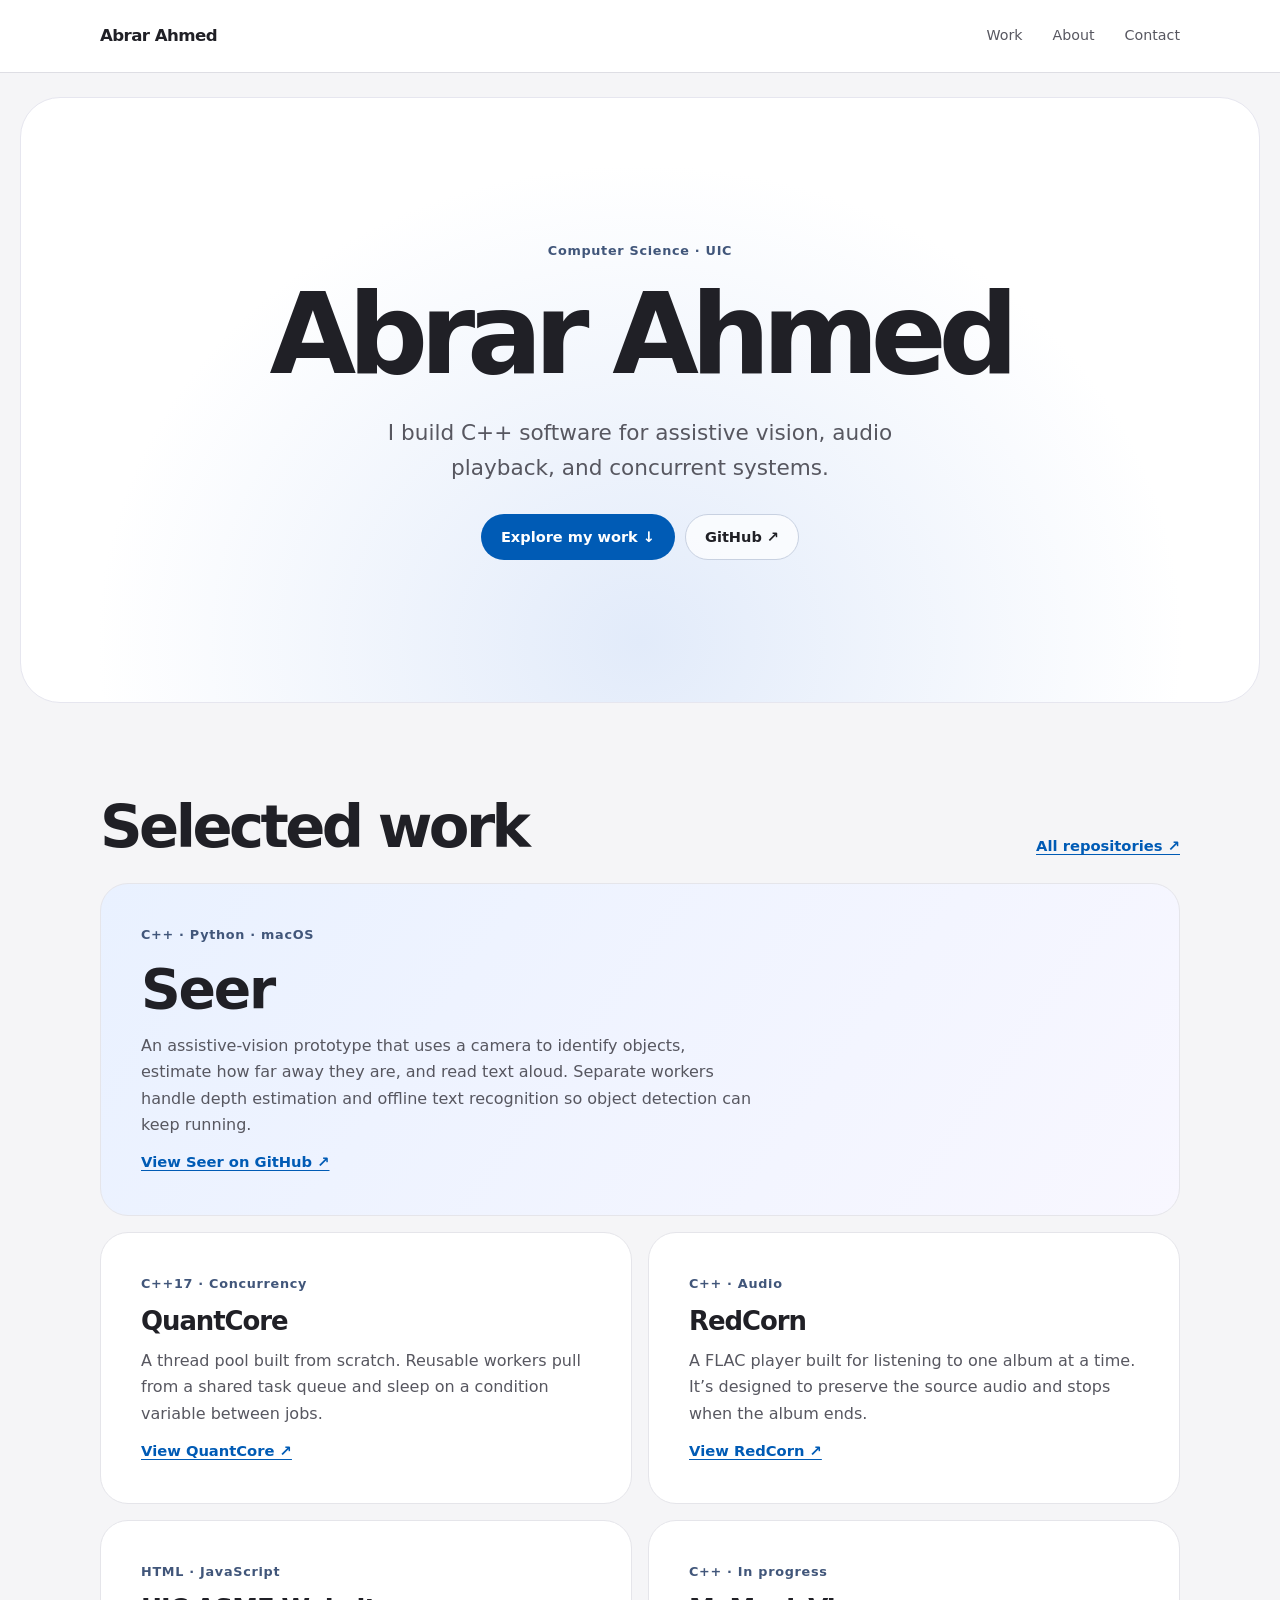
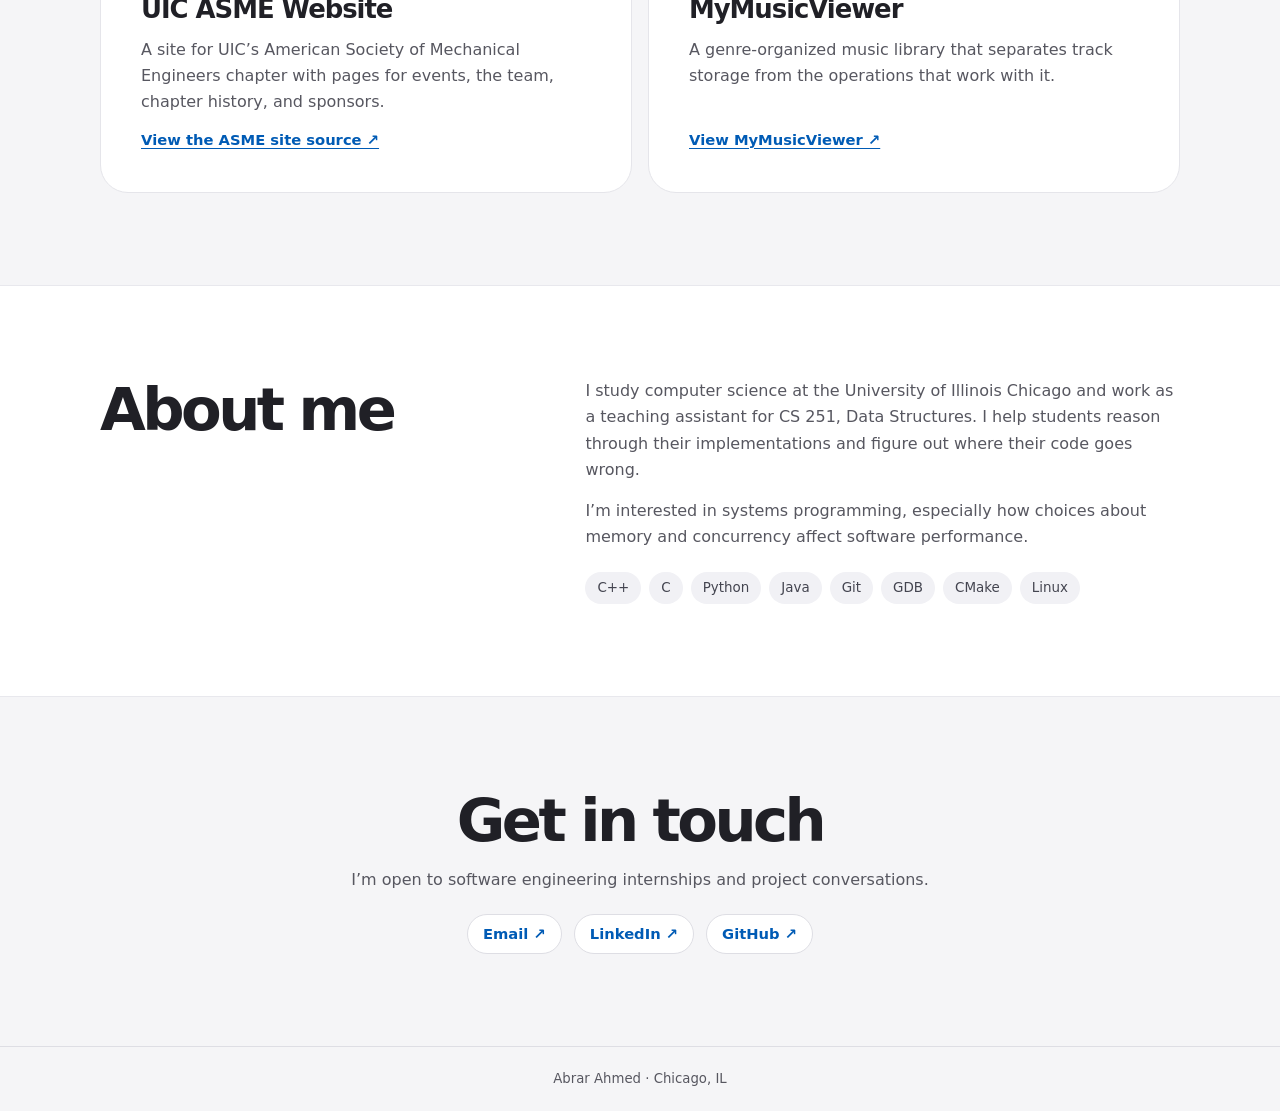
==== commit d0aa8842: "Refresh portfolio with a clean rounded design" ====
--- a/index.html
+++ b/index.html
@@ -6,8 +6,12 @@
 <meta name="description" content="Abrar Ahmed, computer science student and Data Structures TA at UIC. Selected work in C++ systems, assistive vision, and audio.">
 <title>Abrar Ahmed | Software Portfolio</title>
 <style>
-:root{color-scheme:dark;--bg:#090b10;--panel:#11151f;--ink:#f4f5fa;--soft:#abb2c5;--line:#2a3142;--accent:#b8caff;--width:1120px}
-*{box-sizing:border-box}html{scroll-behavior:smooth}body{margin:0;background:var(--bg);color:var(--ink);font:16px/1.65 system-ui,sans-serif}a{color:inherit;text-underline-offset:.23em}a:focus-visible{outline:2px solid var(--accent);outline-offset:5px}a:hover{color:var(--accent)}.wrap{width:min(var(--width),calc(100% - 64px));margin-inline:auto}.top{border-bottom:1px solid var(--line)}header .wrap{min-height:76px;display:flex;align-items:center;justify-content:space-between;gap:16px}.wordmark{font-weight:750;letter-spacing:-.04em;text-decoration:none}.nav{display:flex;gap:clamp(12px,3vw,30px);font-size:.87rem;color:var(--soft)}.nav a{text-decoration:none}.hero{position:relative;isolation:isolate;overflow:hidden;border-bottom:1px solid var(--line);background:#0a0d14}.art{position:absolute;right:0;inset-block:0;width:min(66%,850px);z-index:-2;object-fit:cover;object-position:center 53%;opacity:.83}.hero:after{content:'';position:absolute;inset:0;z-index:-1;background:linear-gradient(90deg,#090b10 23%,#090b10 38%,#090b10a8 59%,#090b101f 100%),linear-gradient(0deg,#090b10 0%,transparent 45%)}.hero .wrap{padding-block:clamp(85px,13vw,150px)}.eyebrow,.tech{font:600 .75rem/1.5 ui-monospace,monospace;letter-spacing:.09em;color:var(--accent);text-transform:uppercase}h1,h2,h3,p{margin:0}h1{font-size:clamp(3.7rem,8.4vw,7.8rem);line-height:.95;letter-spacing:-.082em;margin:.16em 0 .22em;max-width:9ch}h2{font-size:clamp(2.35rem,6vw,4.25rem);line-height:1.05;letter-spacing:-.065em}h3{font-size:1.55rem;line-height:1.16;letter-spacing:-.04em}.hero p:not(.eyebrow){color:#d2d7e6;font-size:clamp(1rem,2vw,1.25rem);max-width:37ch}.actions{display:flex;flex-wrap:wrap;gap:12px;margin-top:28px}.button{display:inline-flex;align-items:center;min-height:46px;padding:8px 17px;border:1px solid var(--line);border-radius:7px;text-decoration:none;font-size:.9rem;font-weight:650;background:#111522}.button.primary{background:var(--accent);color:#11182a;border-color:transparent}.button.primary:hover{background:#e0e8ff}.section{padding-block:clamp(58px,9vw,105px)}.section-head{display:flex;align-items:end;justify-content:space-between;gap:18px;margin-bottom:30px}.section-head>a,.card a,.contact-links a{font-size:.9rem;font-weight:650;color:var(--accent)}.grid{display:grid;grid-template-columns:repeat(2,minmax(0,1fr));gap:14px}.card{display:flex;flex-direction:column;align-items:start;gap:13px;border:1px solid var(--line);border-radius:11px;padding:clamp(21px,4vw,37px);background:var(--panel)}.card p:not(.tech),.about p,.contact p{color:var(--soft);max-width:65ch}.card a{margin-top:auto}.feature{grid-column:1/-1;background:linear-gradient(120deg,#18243d,#131722 62%);min-height:246px;justify-content:center}.feature h3{font-size:clamp(2rem,5vw,3.2rem)}.feature p:not(.tech){max-width:57ch}.about{border-block:1px solid var(--line)}.split{display:grid;grid-template-columns:1fr 1.2fr;gap:30px}.about p+p{margin-top:14px}.skills{display:flex;flex-wrap:wrap;gap:8px;margin-top:24px}.skills span{border:1px solid var(--line);padding:4px 10px;border-radius:5px;color:var(--soft);font: .84rem/1.6 ui-monospace,monospace}.contact p{margin-top:14px}.contact-links{display:flex;flex-wrap:wrap;gap:22px;margin-top:20px}footer{border-top:1px solid var(--line);color:var(--soft);padding-block:22px;font-size:.84rem}.sr{position:absolute;left:-9999px}.sr:focus{left:16px;top:12px;z-index:10;background:var(--panel);padding:8px 16px}@media(max-width:650px){.wrap{width:calc(100% - 36px)}.grid,.split{grid-template-columns:1fr}.art{width:100%;object-position:center 48%;opacity:.67}.hero:after{background:linear-gradient(90deg,#090b10e8,#090b1040),linear-gradient(0deg,#090b10,transparent 82%)}.section-head{align-items:start;flex-direction:column}.hero .wrap{padding-top:94px}}@media(prefers-reduced-motion:reduce){html{scroll-behavior:auto}}
+:root{color-scheme:light;--bg:#f5f5f7;--ink:#202026;--muted:#575760;--blue:#005bb5;--line:#dedee4;--width:1080px}
+*{box-sizing:border-box}html{scroll-behavior:smooth}body{margin:0;background:var(--bg);color:var(--ink);font:16px/1.65 system-ui,-apple-system,sans-serif}h1,h2,h3,p{margin:0}a{color:inherit;text-underline-offset:.23em}a:focus-visible{outline:2px solid var(--blue);outline-offset:5px}.wrap{width:min(var(--width),calc(100% - 64px));margin-inline:auto}.top{background:#fff;border-bottom:1px solid var(--line)}header .wrap{min-height:72px;display:flex;align-items:center;justify-content:space-between;gap:12px}.wordmark{font-size:1.04rem;font-weight:720;letter-spacing:-.035em;text-decoration:none}.nav{display:flex;gap:clamp(12px,3vw,30px);font-size:.89rem;color:var(--muted)}.nav a{text-decoration:none}.nav a:hover,.wordmark:hover{color:var(--blue)}
+.hero{margin:24px auto 0;width:min(1240px,calc(100% - 32px));border:1px solid #e6e6ef;border-radius:40px;background:radial-gradient(ellipse at 50% 90%,#e2ebfa,transparent 62%),#fff;text-align:center}.hero .wrap{padding-block:clamp(76px,12vw,142px)}.eyebrow,.tech{font-size:.8rem;font-weight:700;letter-spacing:.055em;color:#41567a}.hero h1{font-size:clamp(3.2rem,9vw,7rem);line-height:1;letter-spacing:-.073em;margin:.15em 0 .22em}.hero p:not(.eyebrow){color:var(--muted);font-size:clamp(1.05rem,2vw,1.35rem);max-width:37ch;margin-inline:auto}.actions{display:flex;justify-content:center;flex-wrap:wrap;gap:10px;margin-top:28px}.button{display:inline-flex;align-items:center;min-height:46px;padding:8px 19px;border:1px solid #c8d1e1;border-radius:999px;background:#ffffffb8;text-decoration:none;font-size:.91rem;font-weight:650}.button:hover{background:#fff;color:var(--blue)}.button.primary{background:var(--blue);color:#fff;border-color:transparent}.button.primary:hover{background:#00468c}
+.section{padding-block:clamp(52px,8vw,92px)}h2{font-size:clamp(2.2rem,5vw,3.7rem);line-height:1.08;letter-spacing:-.06em}h3{font-size:1.62rem;line-height:1.16;letter-spacing:-.04em}.section-head{display:flex;align-items:end;justify-content:space-between;gap:14px;margin-bottom:24px}.section-head>a,.card a,.contact-links a{font-size:.92rem;font-weight:660;color:var(--blue)}.grid{display:grid;grid-template-columns:repeat(2,minmax(0,1fr));gap:16px}.card{display:flex;flex-direction:column;align-items:start;gap:12px;border:1px solid #e5e5ea;border-radius:28px;padding:clamp(23px,4vw,40px);background:#fff}.card p:not(.tech),.about p,.contact p{color:var(--muted);max-width:64ch}.card a{margin-top:auto}.feature{grid-column:1/-1;background:linear-gradient(125deg,#e9f1ff,#f8f7ff);min-height:255px;justify-content:center}.feature h3{font-size:clamp(2.2rem,5vw,3.45rem)}.feature p:not(.tech){max-width:60ch}
+.about{background:#fff;border-block:1px solid #e8e8ed}.split{display:grid;grid-template-columns:1fr 1.3fr;gap:28px}.about p+p{margin-top:14px}.skills{display:flex;flex-wrap:wrap;gap:8px;margin-top:22px}.skills span{background:#f1f1f5;padding:5px 12px;border-radius:999px;color:#444550;font-size:.84rem}.contact{text-align:center}.contact p{margin:14px auto 0}.contact-links{display:flex;justify-content:center;flex-wrap:wrap;gap:12px;margin-top:20px}.contact-links a{padding:7px 15px;border:1px solid var(--line);border-radius:999px;background:#fff;text-decoration:none}.contact-links a:hover{background:#eaf2fc}footer{border-top:1px solid var(--line);color:var(--muted);padding-block:21px;text-align:center;font-size:.83rem}.sr{position:absolute;left:-9999px}.sr:focus{left:16px;top:12px;z-index:10;background:#fff;padding:8px 16px}
+@media(max-width:650px){.wrap{width:calc(100% - 36px)}.grid,.split{grid-template-columns:1fr}.hero{width:calc(100% - 24px);border-radius:28px;margin-top:12px}.section-head{align-items:start;flex-direction:column}.card{border-radius:23px}}@media(prefers-reduced-motion:reduce){html{scroll-behavior:auto}}
 </style>
 </head>
 <body>
@@ -15,7 +19,6 @@
 <header class="top"><div class="wrap"><a class="wordmark" href="#main">Abrar Ahmed</a><nav class="nav" aria-label="Main navigation"><a href="#work">Work</a><a href="#about">About</a><a href="#contact">Contact</a></nav></div></header>
 <main id="main">
 <section class="hero" aria-labelledby="name">
-<img class="art" src="https://raw.githubusercontent.com/abrara9123/gif-terminal/main/assets/image%2820261126-031050%29.png" alt="" fetchpriority="high">
 <div class="wrap"><p class="eyebrow">Computer Science · UIC</p><h1 id="name">Abrar Ahmed</h1><p>I build C++ software for assistive vision, audio playback, and concurrent systems.</p><div class="actions"><a class="button primary" href="#work">Explore my work ↓</a><a class="button" href="https://github.com/abrara9123">GitHub ↗</a></div></div>
 </section>
 <section id="work" class="wrap section" aria-labelledby="work-title">
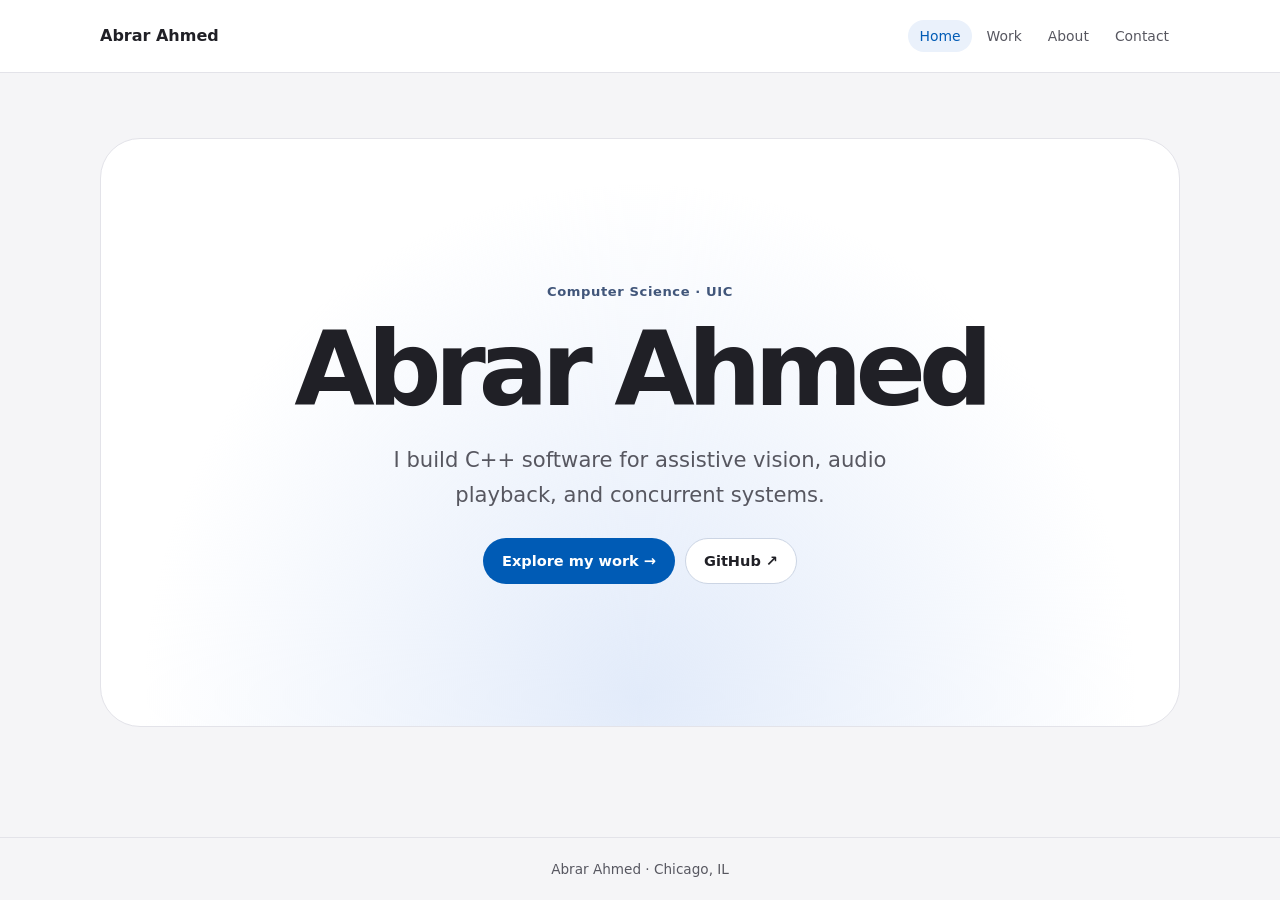
==== commit d9245b16: "Give Work, About, and Contact dedicated portfolio pages" ====
--- a/index.html
+++ b/index.html
@@ -2,36 +2,22 @@
 <html lang="en">
 <head>
 <meta charset="utf-8">
-<meta name="viewport" content="width=device-width,initial-scale=1">
-<meta name="description" content="Abrar Ahmed, computer science student and Data Structures TA at UIC. Selected work in C++ systems, assistive vision, and audio.">
-<title>Abrar Ahmed | Software Portfolio</title>
-<style>
-:root{color-scheme:light;--bg:#f5f5f7;--ink:#202026;--muted:#575760;--blue:#005bb5;--line:#dedee4;--width:1080px}
-*{box-sizing:border-box}html{scroll-behavior:smooth}body{margin:0;background:var(--bg);color:var(--ink);font:16px/1.65 system-ui,-apple-system,sans-serif}h1,h2,h3,p{margin:0}a{color:inherit;text-underline-offset:.23em}a:focus-visible{outline:2px solid var(--blue);outline-offset:5px}.wrap{width:min(var(--width),calc(100% - 64px));margin-inline:auto}.top{background:#fff;border-bottom:1px solid var(--line)}header .wrap{min-height:72px;display:flex;align-items:center;justify-content:space-between;gap:12px}.wordmark{font-size:1.04rem;font-weight:720;letter-spacing:-.035em;text-decoration:none}.nav{display:flex;gap:clamp(12px,3vw,30px);font-size:.89rem;color:var(--muted)}.nav a{text-decoration:none}.nav a:hover,.wordmark:hover{color:var(--blue)}
-.hero{margin:24px auto 0;width:min(1240px,calc(100% - 32px));border:1px solid #e6e6ef;border-radius:40px;background:radial-gradient(ellipse at 50% 90%,#e2ebfa,transparent 62%),#fff;text-align:center}.hero .wrap{padding-block:clamp(76px,12vw,142px)}.eyebrow,.tech{font-size:.8rem;font-weight:700;letter-spacing:.055em;color:#41567a}.hero h1{font-size:clamp(3.2rem,9vw,7rem);line-height:1;letter-spacing:-.073em;margin:.15em 0 .22em}.hero p:not(.eyebrow){color:var(--muted);font-size:clamp(1.05rem,2vw,1.35rem);max-width:37ch;margin-inline:auto}.actions{display:flex;justify-content:center;flex-wrap:wrap;gap:10px;margin-top:28px}.button{display:inline-flex;align-items:center;min-height:46px;padding:8px 19px;border:1px solid #c8d1e1;border-radius:999px;background:#ffffffb8;text-decoration:none;font-size:.91rem;font-weight:650}.button:hover{background:#fff;color:var(--blue)}.button.primary{background:var(--blue);color:#fff;border-color:transparent}.button.primary:hover{background:#00468c}
-.section{padding-block:clamp(52px,8vw,92px)}h2{font-size:clamp(2.2rem,5vw,3.7rem);line-height:1.08;letter-spacing:-.06em}h3{font-size:1.62rem;line-height:1.16;letter-spacing:-.04em}.section-head{display:flex;align-items:end;justify-content:space-between;gap:14px;margin-bottom:24px}.section-head>a,.card a,.contact-links a{font-size:.92rem;font-weight:660;color:var(--blue)}.grid{display:grid;grid-template-columns:repeat(2,minmax(0,1fr));gap:16px}.card{display:flex;flex-direction:column;align-items:start;gap:12px;border:1px solid #e5e5ea;border-radius:28px;padding:clamp(23px,4vw,40px);background:#fff}.card p:not(.tech),.about p,.contact p{color:var(--muted);max-width:64ch}.card a{margin-top:auto}.feature{grid-column:1/-1;background:linear-gradient(125deg,#e9f1ff,#f8f7ff);min-height:255px;justify-content:center}.feature h3{font-size:clamp(2.2rem,5vw,3.45rem)}.feature p:not(.tech){max-width:60ch}
-.about{background:#fff;border-block:1px solid #e8e8ed}.split{display:grid;grid-template-columns:1fr 1.3fr;gap:28px}.about p+p{margin-top:14px}.skills{display:flex;flex-wrap:wrap;gap:8px;margin-top:22px}.skills span{background:#f1f1f5;padding:5px 12px;border-radius:999px;color:#444550;font-size:.84rem}.contact{text-align:center}.contact p{margin:14px auto 0}.contact-links{display:flex;justify-content:center;flex-wrap:wrap;gap:12px;margin-top:20px}.contact-links a{padding:7px 15px;border:1px solid var(--line);border-radius:999px;background:#fff;text-decoration:none}.contact-links a:hover{background:#eaf2fc}footer{border-top:1px solid var(--line);color:var(--muted);padding-block:21px;text-align:center;font-size:.83rem}.sr{position:absolute;left:-9999px}.sr:focus{left:16px;top:12px;z-index:10;background:#fff;padding:8px 16px}
-@media(max-width:650px){.wrap{width:calc(100% - 36px)}.grid,.split{grid-template-columns:1fr}.hero{width:calc(100% - 24px);border-radius:28px;margin-top:12px}.section-head{align-items:start;flex-direction:column}.card{border-radius:23px}}@media(prefers-reduced-motion:reduce){html{scroll-behavior:auto}}
-</style>
+<meta name="viewport" content="width=device-width, initial-scale=1">
+<meta name="description" content="Abrar Ahmed, computer science student and Data Structures TA at UIC.">
+<title>Home | Abrar Ahmed</title>
+<link rel="stylesheet" href="portfolio.css">
 </head>
 <body>
-<a class="sr" href="#main">Skip to content</a>
-<header class="top"><div class="wrap"><a class="wordmark" href="#main">Abrar Ahmed</a><nav class="nav" aria-label="Main navigation"><a href="#work">Work</a><a href="#about">About</a><a href="#contact">Contact</a></nav></div></header>
-<main id="main">
-<section class="hero" aria-labelledby="name">
-<div class="wrap"><p class="eyebrow">Computer Science · UIC</p><h1 id="name">Abrar Ahmed</h1><p>I build C++ software for assistive vision, audio playback, and concurrent systems.</p><div class="actions"><a class="button primary" href="#work">Explore my work ↓</a><a class="button" href="https://github.com/abrara9123">GitHub ↗</a></div></div>
+<a class="skip" href="#main">Skip to content</a>
+<header><div class="wrap bar"><a class="brand" href="./">Abrar Ahmed</a><nav aria-label="Main navigation"><a href="./" aria-current="page">Home</a><a href="work.html">Work</a><a href="about.html">About</a><a href="contact.html">Contact</a></nav></div></header>
+<main id="main" class="wrap">
+<section class="hero">
+<p class="detail">Computer Science · UIC</p>
+<h1>Abrar Ahmed</h1>
+<p class="lede">I build C++ software for assistive vision, audio playback, and concurrent systems.</p>
+<div class="actions"><a class="button primary" href="work.html">Explore my work <span aria-hidden="true">→</span></a><a class="button" href="https://github.com/abrara9123">GitHub ↗</a></div>
 </section>
-<section id="work" class="wrap section" aria-labelledby="work-title">
-<div class="section-head"><h2 id="work-title">Selected work</h2><a href="https://github.com/abrara9123?tab=repositories">All repositories ↗</a></div>
-<div class="grid">
-<article class="card feature"><p class="tech">C++ · Python · macOS</p><h3>Seer</h3><p>An assistive-vision prototype that uses a camera to identify objects, estimate how far away they are, and read text aloud. Separate workers handle depth estimation and offline text recognition so object detection can keep running.</p><a href="https://github.com/abrara9123/Seer">View Seer on GitHub ↗</a></article>
-<article class="card"><p class="tech">C++17 · Concurrency</p><h3>QuantCore</h3><p>A thread pool built from scratch. Reusable workers pull from a shared task queue and sleep on a condition variable between jobs.</p><a href="https://github.com/abrara9123/QuantCore">View QuantCore ↗</a></article>
-<article class="card"><p class="tech">C++ · Audio</p><h3>RedCorn</h3><p>A FLAC player built for listening to one album at a time. It’s designed to preserve the source audio and stops when the album ends.</p><a href="https://github.com/abrara9123/redcorn">View RedCorn ↗</a></article>
-<article class="card"><p class="tech">HTML · JavaScript</p><h3>UIC ASME Website</h3><p>A site for UIC’s American Society of Mechanical Engineers chapter with pages for events, the team, chapter history, and sponsors.</p><a href="https://github.com/abrara9123/ASME-Site-">View the ASME site source ↗</a></article>
-<article class="card"><p class="tech">C++ · In progress</p><h3>MyMusicViewer</h3><p>A genre-organized music library that separates track storage from the operations that work with it.</p><a href="https://github.com/abrara9123/MyMusicViewer">View MyMusicViewer ↗</a></article>
-</div></section>
-<section id="about" class="about section" aria-labelledby="about-title"><div class="wrap split"><h2 id="about-title">About me</h2><div><p>I study computer science at the University of Illinois Chicago and work as a teaching assistant for CS 251, Data Structures. I help students reason through their implementations and figure out where their code goes wrong.</p><p>I’m interested in systems programming, especially how choices about memory and concurrency affect software performance.</p><div class="skills" aria-label="Tools and languages"><span>C++</span><span>C</span><span>Python</span><span>Java</span><span>Git</span><span>GDB</span><span>CMake</span><span>Linux</span></div></div></div></section>
-<section id="contact" class="wrap section contact" aria-labelledby="contact-title"><h2 id="contact-title">Get in touch</h2><p>I’m open to software engineering internships and project conversations.</p><div class="contact-links"><a href="mailto:arber9123@gmail.com">Email ↗</a><a href="https://www.linkedin.com/in/abrar-ahmed3/">LinkedIn ↗</a><a href="https://github.com/abrara9123">GitHub ↗</a></div></section>
-</main><footer><div class="wrap">Abrar Ahmed · Chicago, IL</div></footer>
+</main>
+<footer>Abrar Ahmed · Chicago, IL</footer>
 </body>
 </html>
--- a/portfolio.css
+++ b/portfolio.css
@@ -0,0 +1,79 @@
+:root {
+  color-scheme: light;
+  --background: #f5f5f7;
+  --text: #202026;
+  --muted: #575760;
+  --blue: #005bb5;
+  --border: #e3e3e9;
+}
+
+* { box-sizing: border-box; }
+body {
+  margin: 0;
+  min-height: 100vh;
+  display: flex;
+  flex-direction: column;
+  background: var(--background);
+  color: var(--text);
+  font: 16px/1.65 system-ui, -apple-system, sans-serif;
+}
+h1, h2, p { margin: 0; }
+a { color: var(--blue); text-underline-offset: .22em; }
+a:focus-visible { outline: 2px solid var(--blue); outline-offset: 4px; }
+.wrap { width: min(1080px, calc(100% - 64px)); margin-inline: auto; }
+header { background: white; border-bottom: 1px solid var(--border); }
+.bar { min-height: 72px; display: flex; justify-content: space-between; align-items: center; gap: 12px; }
+.brand { font-weight: 750; color: var(--text); text-decoration: none; white-space: nowrap; }
+nav { display: flex; flex-wrap: wrap; gap: 4px; }
+nav a { padding: 5px 11px; border-radius: 999px; color: var(--muted); font-size: .87rem; text-decoration: none; }
+nav a:hover, nav a[aria-current="page"] { background: #eaf1fb; color: var(--blue); }
+
+main { flex: 1; padding-block: clamp(24px, 6vw, 65px); }
+.hero {
+  border: 1px solid var(--border);
+  border-radius: 40px;
+  background: radial-gradient(ellipse at 50% 95%, #e2ebfa, transparent 65%), white;
+  text-align: center;
+  padding: clamp(70px, 12vw, 142px) clamp(18px, 5vw, 48px);
+}
+h1 { font-size: clamp(2.7rem, 8.5vw, 6.5rem); line-height: 1; letter-spacing: -.07em; }
+.detail { color: #41567a; font-weight: 700; font-size: .82rem; letter-spacing: .045em; }
+.hero .detail { margin-bottom: 14px; }
+.lede { max-width: 38ch; margin: 22px auto 0; color: var(--muted); font-size: clamp(1.05rem, 2vw, 1.32rem); }
+.actions { margin-top: 26px; display: flex; flex-wrap: wrap; justify-content: center; gap: 10px; }
+.button { display: inline-flex; align-items: center; gap: 5px; min-height: 46px; padding: 8px 18px; border: 1px solid #ccd5e4; border-radius: 999px; background: white; color: var(--text); font-size: .91rem; font-weight: 680; text-decoration: none; }
+.button:hover { color: var(--blue); }
+.primary { background: var(--blue); color: white; border-color: transparent; }
+.primary:hover { background: #004991; color: white; }
+
+.intro { display: flex; justify-content: space-between; align-items: end; gap: 16px; margin-bottom: 28px; }
+.intro h1 { font-size: clamp(2.7rem, 7vw, 4.7rem); }
+.intro a, .card > a { font-weight: 670; font-size: .93rem; }
+.grid { display: grid; grid-template-columns: repeat(2, minmax(0, 1fr)); gap: 16px; }
+.card { display: flex; flex-direction: column; align-items: start; gap: 12px; padding: clamp(22px, 4vw, 40px); border: 1px solid var(--border); border-radius: 28px; background: white; }
+.card h2 { font-size: 1.62rem; line-height: 1.13; letter-spacing: -.04em; }
+.card p:not(.detail) { color: var(--muted); max-width: 64ch; }
+.card > a { margin-top: auto; }
+.featured { grid-column: 1 / -1; min-height: 244px; background: linear-gradient(125deg, #e9f1ff, #f8f7ff); }
+.featured h2 { font-size: clamp(2.15rem, 5vw, 3.35rem); }
+.prose h2 { margin-top: 14px; }
+.chips { display: flex; flex-wrap: wrap; gap: 8px; margin: 0; padding: 0; list-style: none; }
+.chips li { border-radius: 999px; padding: 4px 12px; background: #f0f0f5; font-size: .86rem; }
+footer { border-top: 1px solid var(--border); color: var(--muted); padding: 20px; text-align: center; font-size: .85rem; }
+.skip { position: absolute; left: 12px; top: 12px; transform: translateY(-150%); background: white; padding: 8px 12px; z-index: 2; }
+.skip:focus { transform: none; }
+
+@media (max-width: 650px) {
+  .wrap { width: calc(100% - 32px); }
+  nav a { padding-inline: 7px; }
+  .grid { grid-template-columns: 1fr; }
+  .intro { align-items: start; flex-direction: column; }
+  .hero, .card { border-radius: 24px; }
+}
+@media (max-width: 380px) {
+  .bar { flex-wrap: wrap; justify-content: center; gap: 2px; padding-block: 8px; }
+}
+@media (prefers-reduced-motion: no-preference) {
+  @view-transition { navigation: auto; }
+  ::view-transition-old(root), ::view-transition-new(root) { animation-duration: 180ms; }
+}
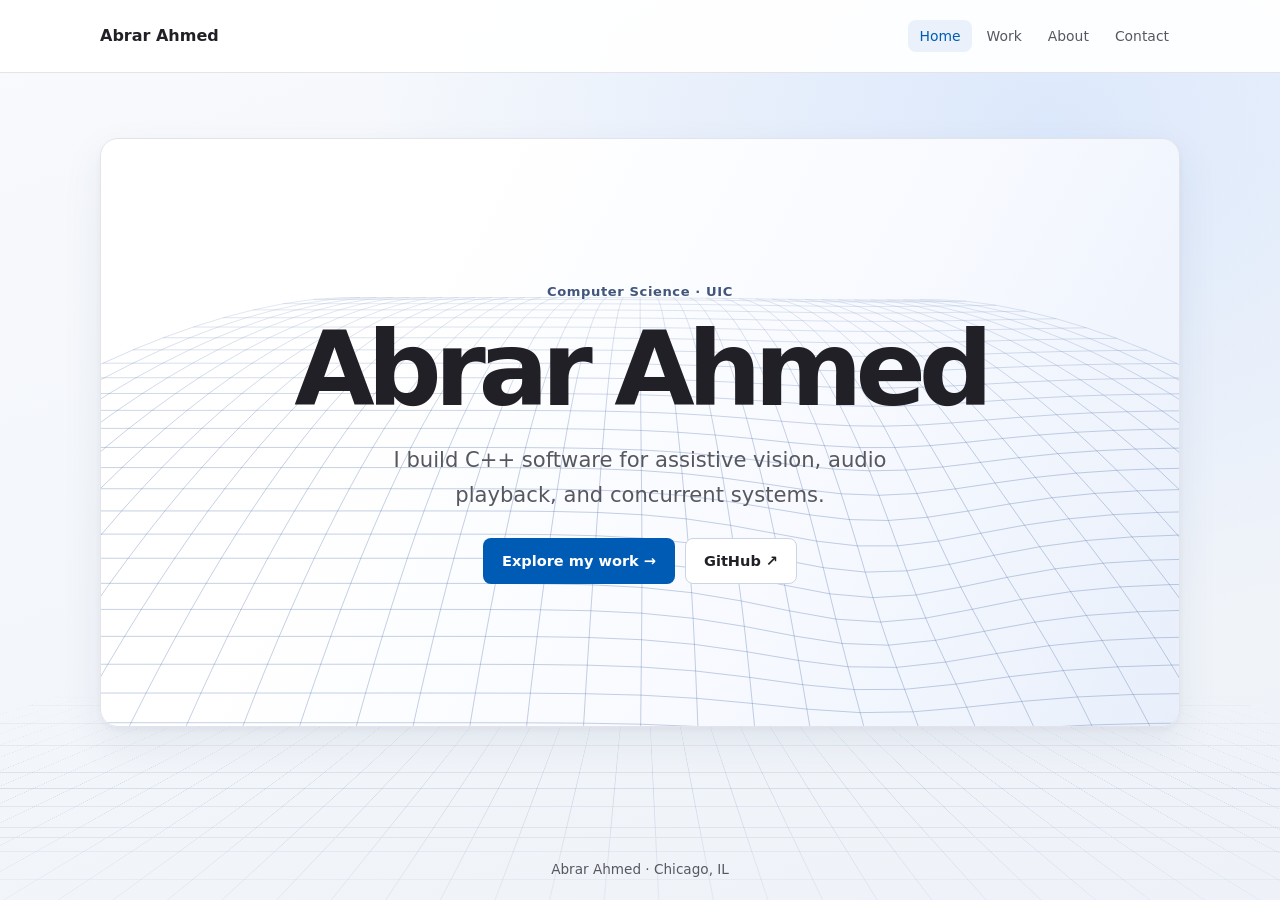
==== commit 21f62156: "Add cursor-reactive spacetime mesh to homepage" ====
--- a/index.html
+++ b/index.html
@@ -6,12 +6,17 @@
 <meta name="description" content="Abrar Ahmed, computer science student and Data Structures TA at UIC.">
 <title>Home | Abrar Ahmed</title>
 <link rel="stylesheet" href="portfolio.css">
+<style>
+.spacetime { position:absolute; inset:0; width:100%; height:100%; z-index:-1; pointer-events:none; mask-image:linear-gradient(transparent 4%, #000 52%); }
+.hero:has(.spacetime)::before, .hero:has(.spacetime)::after { display:none; }
+</style>
 </head>
 <body>
 <a class="skip" href="#main">Skip to content</a>
 <header><div class="wrap bar"><a class="brand" href="./">Abrar Ahmed</a><nav aria-label="Main navigation"><a href="./" aria-current="page">Home</a><a href="work.html">Work</a><a href="about.html">About</a><a href="contact.html">Contact</a></nav></div></header>
 <main id="main" class="wrap">
 <section class="hero">
+<canvas class="spacetime" aria-hidden="true"></canvas>
 <p class="detail">Computer Science · UIC</p>
 <h1>Abrar Ahmed</h1>
 <p class="lede">I build C++ software for assistive vision, audio playback, and concurrent systems.</p>
@@ -19,5 +24,79 @@
 </section>
 </main>
 <footer>Abrar Ahmed · Chicago, IL</footer>
+<script>
+(() => {
+  const canvas = document.querySelector('.spacetime');
+  const hero = canvas.closest('.hero');
+  const ctx = canvas.getContext('2d');
+  if (!ctx) return;
+
+  const motion = matchMedia('(prefers-reduced-motion: reduce)');
+  const columns = 36;
+  const rows = 26;
+  let width, height, frame = 0;
+  const cursor = {x:.72, y:.72, depth:.32};
+  const target = {...cursor};
+
+  function draw() {
+    frame = 0;
+    for (const key of ['x', 'y', 'depth']) cursor[key] += (target[key] - cursor[key]) * .15;
+    const length = Math.min(width, height);
+    const radius = length * .27;
+    const cx = cursor.x * width;
+    const cy = cursor.y * height;
+    const points = Array.from({length: rows + 1}, (_, row) => {
+      const t = row / rows;
+      const y = height * (.27 + .83 * t ** 1.7);
+      const spread = .55 + 1.45 * t;
+      return Array.from({length: columns + 1}, (_, column) => {
+        const x = width * (.5 + (column / columns - .5) * spread);
+        const dx = x - cx;
+        const dy = y - cy;
+        const pull = cursor.depth * Math.exp(-(dx * dx + dy * dy) / (radius * radius));
+        return [x - dx * pull * .24, y + length * .21 * pull];
+      });
+    });
+    ctx.clearRect(0, 0, width, height);
+    ctx.lineWidth = 1;
+    ctx.strokeStyle = 'rgba(51, 90, 153, .28)';
+    ctx.beginPath();
+    const trace = nodes => nodes.forEach(([x, y], i) => i ? ctx.lineTo(x, y) : ctx.moveTo(x, y));
+    points.forEach(trace);
+    for (let c = 0; c <= columns; c++) trace(points.map(row => row[c]));
+    ctx.stroke();
+    if (['x','y','depth'].some(key => Math.abs(cursor[key] - target[key]) > .001)) schedule();
+  }
+
+  function schedule() {
+    if (!frame) frame = requestAnimationFrame(draw);
+  }
+
+  const resize = new ResizeObserver(() => {
+    width = canvas.clientWidth;
+    height = canvas.clientHeight;
+    const ratio = Math.min(window.devicePixelRatio || 1, 2);
+    canvas.width = Math.round(width * ratio);
+    canvas.height = Math.round(height * ratio);
+    ctx.setTransform(ratio, 0, 0, ratio, 0, 0);
+    schedule();
+  });
+  resize.observe(canvas);
+
+  function rest() {
+    Object.assign(target, {x:.72, y:.72, depth:.32});
+    if (motion.matches) Object.assign(cursor, target);
+    schedule();
+  }
+  hero.addEventListener('pointermove', event => {
+    if (motion.matches || event.pointerType === 'touch') return;
+    const rect = hero.getBoundingClientRect();
+    Object.assign(target, {x:(event.clientX - rect.left) / rect.width, y:(event.clientY - rect.top) / rect.height, depth:1});
+    schedule();
+  }, {passive:true});
+  hero.addEventListener('pointerleave', rest);
+  motion.addEventListener('change', rest);
+})();
+</script>
 </body>
 </html>
--- a/portfolio.css
+++ b/portfolio.css
@@ -77,3 +77,60 @@
   @view-transition { navigation: auto; }
   ::view-transition-old(root), ::view-transition-new(root) { animation-duration: 180ms; }
 }
+
+/* Layer a perspective grid behind the shared page layout. */
+body {
+  position: relative;
+  isolation: isolate;
+  background: radial-gradient(ellipse at 82% 14%, #dce8fb 0%, transparent 43rem),
+    linear-gradient(160deg, #f8fafd, #eef2f8);
+}
+body::before {
+  content: '';
+  position: fixed;
+  z-index: -1;
+  inset: 25% -35% -22%;
+  pointer-events: none;
+  background-image: linear-gradient(#6581af38 1px, transparent 1px),
+    linear-gradient(90deg, #6581af38 1px, transparent 1px);
+  background-size: 48px 48px;
+  transform: perspective(520px) rotateX(57deg);
+  transform-origin: center 72%;
+  mask-image: linear-gradient(transparent 3%, #000 55%, transparent 98%);
+}
+header { background: #ffffffed; }
+nav a, .button, .chips li { border-radius: 8px; }
+.hero {
+  position: relative;
+  isolation: isolate;
+  overflow: hidden;
+  border-radius: 18px;
+  background: linear-gradient(118deg, #fff 28%, #f8faff 63%, #e8effb);
+  box-shadow: 0 16px 40px #243b6414, 0 3px 9px #243b640c;
+}
+.hero::before, .hero::after {
+  content: '';
+  position: absolute;
+  z-index: -1;
+  pointer-events: none;
+  width: clamp(150px, 31vw, 345px);
+  aspect-ratio: 1;
+  right: -5%;
+  bottom: -44%;
+  border: 1px solid #99b2d565;
+  border-radius: 18px;
+  transform: perspective(580px) rotateX(28deg) rotateY(-18deg) rotateZ(-26deg);
+  transform-origin: center;
+}
+.hero::before {
+  background: linear-gradient(140deg, #f9fcff66, #bfd3f555);
+  box-shadow: inset 1px 2px 3px #ffffffac, 18px 22px 50px #48699424;
+}
+.hero::after { translate: -30px -26px; border-color: #8ca9d34a; }
+.card { border-radius: 14px; box-shadow: 0 6px 20px #243b640d; }
+.featured { background: linear-gradient(120deg, #edf4ff, #fbfcff); }
+@media (max-width: 650px) {
+  .hero { border-radius: 14px; }
+  .card { border-radius: 12px; }
+  .hero::before, .hero::after { right: -16%; bottom: -36%; }
+}
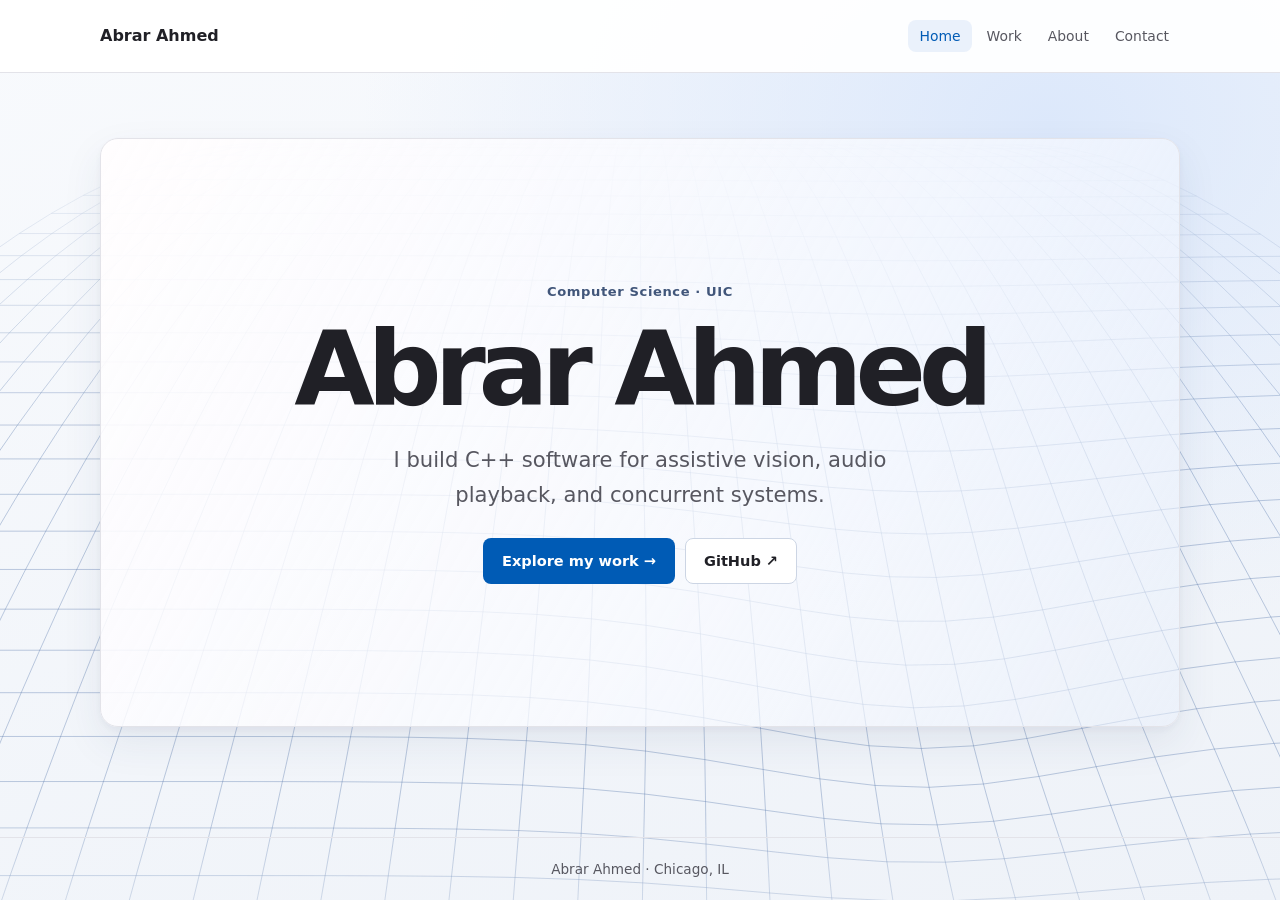
==== commit fbf7ab13: "Use the interactive spacetime grid across the portfolio" ====
--- a/index.html
+++ b/index.html
@@ -6,17 +6,15 @@
 <meta name="description" content="Abrar Ahmed, computer science student and Data Structures TA at UIC.">
 <title>Home | Abrar Ahmed</title>
 <link rel="stylesheet" href="portfolio.css">
-<style>
-.spacetime { position:absolute; inset:0; width:100%; height:100%; z-index:-1; pointer-events:none; mask-image:linear-gradient(transparent 4%, #000 52%); }
-.hero:has(.spacetime)::before, .hero:has(.spacetime)::after { display:none; }
-</style>
+<link rel="stylesheet" href="spacetime.css">
+<script src="spacetime.js" defer></script>
 </head>
 <body>
+<canvas class="spacetime" aria-hidden="true"></canvas>
 <a class="skip" href="#main">Skip to content</a>
 <header><div class="wrap bar"><a class="brand" href="./">Abrar Ahmed</a><nav aria-label="Main navigation"><a href="./" aria-current="page">Home</a><a href="work.html">Work</a><a href="about.html">About</a><a href="contact.html">Contact</a></nav></div></header>
 <main id="main" class="wrap">
 <section class="hero">
-<canvas class="spacetime" aria-hidden="true"></canvas>
 <p class="detail">Computer Science · UIC</p>
 <h1>Abrar Ahmed</h1>
 <p class="lede">I build C++ software for assistive vision, audio playback, and concurrent systems.</p>
@@ -24,79 +22,5 @@
 </section>
 </main>
 <footer>Abrar Ahmed · Chicago, IL</footer>
-<script>
-(() => {
-  const canvas = document.querySelector('.spacetime');
-  const hero = canvas.closest('.hero');
-  const ctx = canvas.getContext('2d');
-  if (!ctx) return;
-
-  const motion = matchMedia('(prefers-reduced-motion: reduce)');
-  const columns = 36;
-  const rows = 26;
-  let width, height, frame = 0;
-  const cursor = {x:.72, y:.72, depth:.32};
-  const target = {...cursor};
-
-  function draw() {
-    frame = 0;
-    for (const key of ['x', 'y', 'depth']) cursor[key] += (target[key] - cursor[key]) * .15;
-    const length = Math.min(width, height);
-    const radius = length * .27;
-    const cx = cursor.x * width;
-    const cy = cursor.y * height;
-    const points = Array.from({length: rows + 1}, (_, row) => {
-      const t = row / rows;
-      const y = height * (.27 + .83 * t ** 1.7);
-      const spread = .55 + 1.45 * t;
-      return Array.from({length: columns + 1}, (_, column) => {
-        const x = width * (.5 + (column / columns - .5) * spread);
-        const dx = x - cx;
-        const dy = y - cy;
-        const pull = cursor.depth * Math.exp(-(dx * dx + dy * dy) / (radius * radius));
-        return [x - dx * pull * .24, y + length * .21 * pull];
-      });
-    });
-    ctx.clearRect(0, 0, width, height);
-    ctx.lineWidth = 1;
-    ctx.strokeStyle = 'rgba(51, 90, 153, .28)';
-    ctx.beginPath();
-    const trace = nodes => nodes.forEach(([x, y], i) => i ? ctx.lineTo(x, y) : ctx.moveTo(x, y));
-    points.forEach(trace);
-    for (let c = 0; c <= columns; c++) trace(points.map(row => row[c]));
-    ctx.stroke();
-    if (['x','y','depth'].some(key => Math.abs(cursor[key] - target[key]) > .001)) schedule();
-  }
-
-  function schedule() {
-    if (!frame) frame = requestAnimationFrame(draw);
-  }
-
-  const resize = new ResizeObserver(() => {
-    width = canvas.clientWidth;
-    height = canvas.clientHeight;
-    const ratio = Math.min(window.devicePixelRatio || 1, 2);
-    canvas.width = Math.round(width * ratio);
-    canvas.height = Math.round(height * ratio);
-    ctx.setTransform(ratio, 0, 0, ratio, 0, 0);
-    schedule();
-  });
-  resize.observe(canvas);
-
-  function rest() {
-    Object.assign(target, {x:.72, y:.72, depth:.32});
-    if (motion.matches) Object.assign(cursor, target);
-    schedule();
-  }
-  hero.addEventListener('pointermove', event => {
-    if (motion.matches || event.pointerType === 'touch') return;
-    const rect = hero.getBoundingClientRect();
-    Object.assign(target, {x:(event.clientX - rect.left) / rect.width, y:(event.clientY - rect.top) / rect.height, depth:1});
-    schedule();
-  }, {passive:true});
-  hero.addEventListener('pointerleave', rest);
-  motion.addEventListener('change', rest);
-})();
-</script>
 </body>
 </html>
--- a/spacetime.css
+++ b/spacetime.css
@@ -0,0 +1,16 @@
+body::before { display: none; }
+.spacetime {
+  position: fixed;
+  inset: 0;
+  z-index: -1;
+  width: 100%;
+  height: 100%;
+  pointer-events: none;
+  mask-image: linear-gradient(transparent 12%, #000 49%, #000 90%, #0009);
+}
+.hero {
+  background: linear-gradient(120deg, #fffdfef0, #f8faffb8 63%, #e8effb82);
+}
+.hero::before, .hero::after { display: none; }
+.card { background: #fffffff0; }
+.card.featured { background: linear-gradient(120deg, #edf4fff0, #fbfcffe0); }
